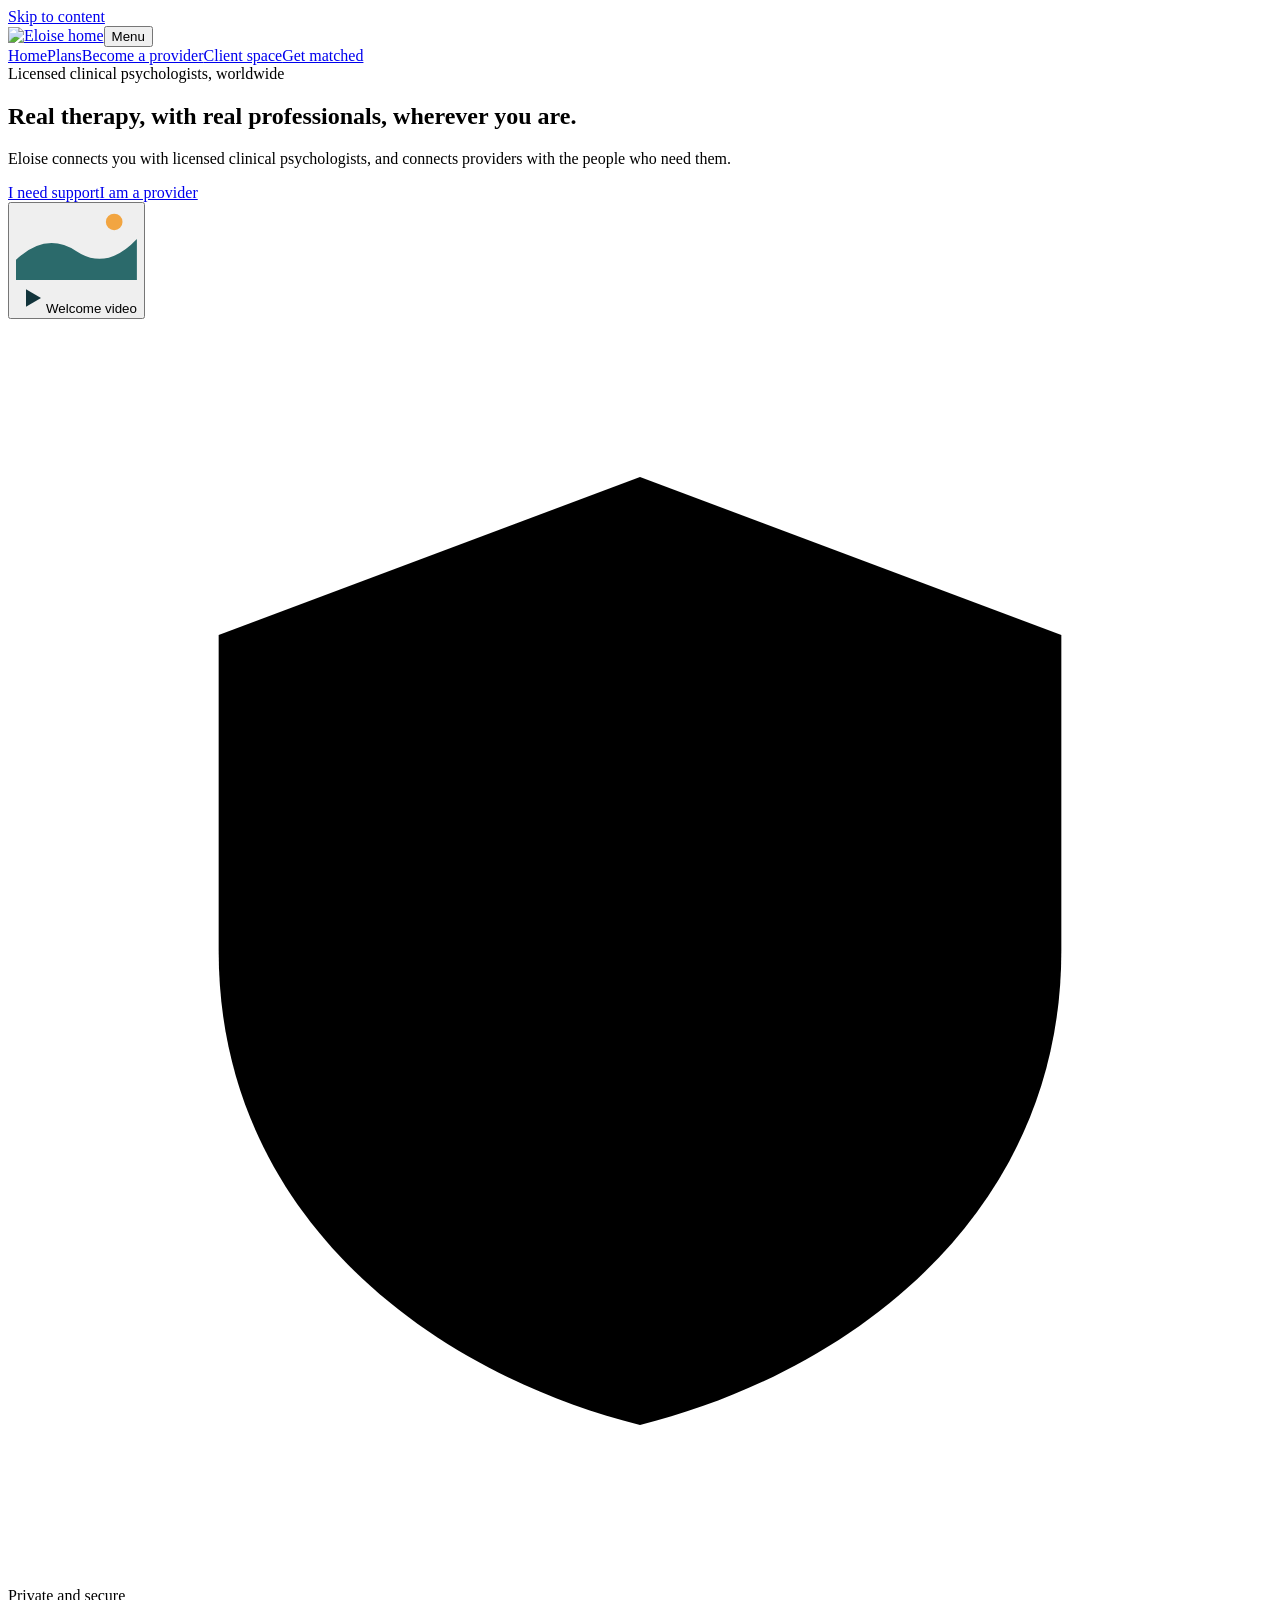
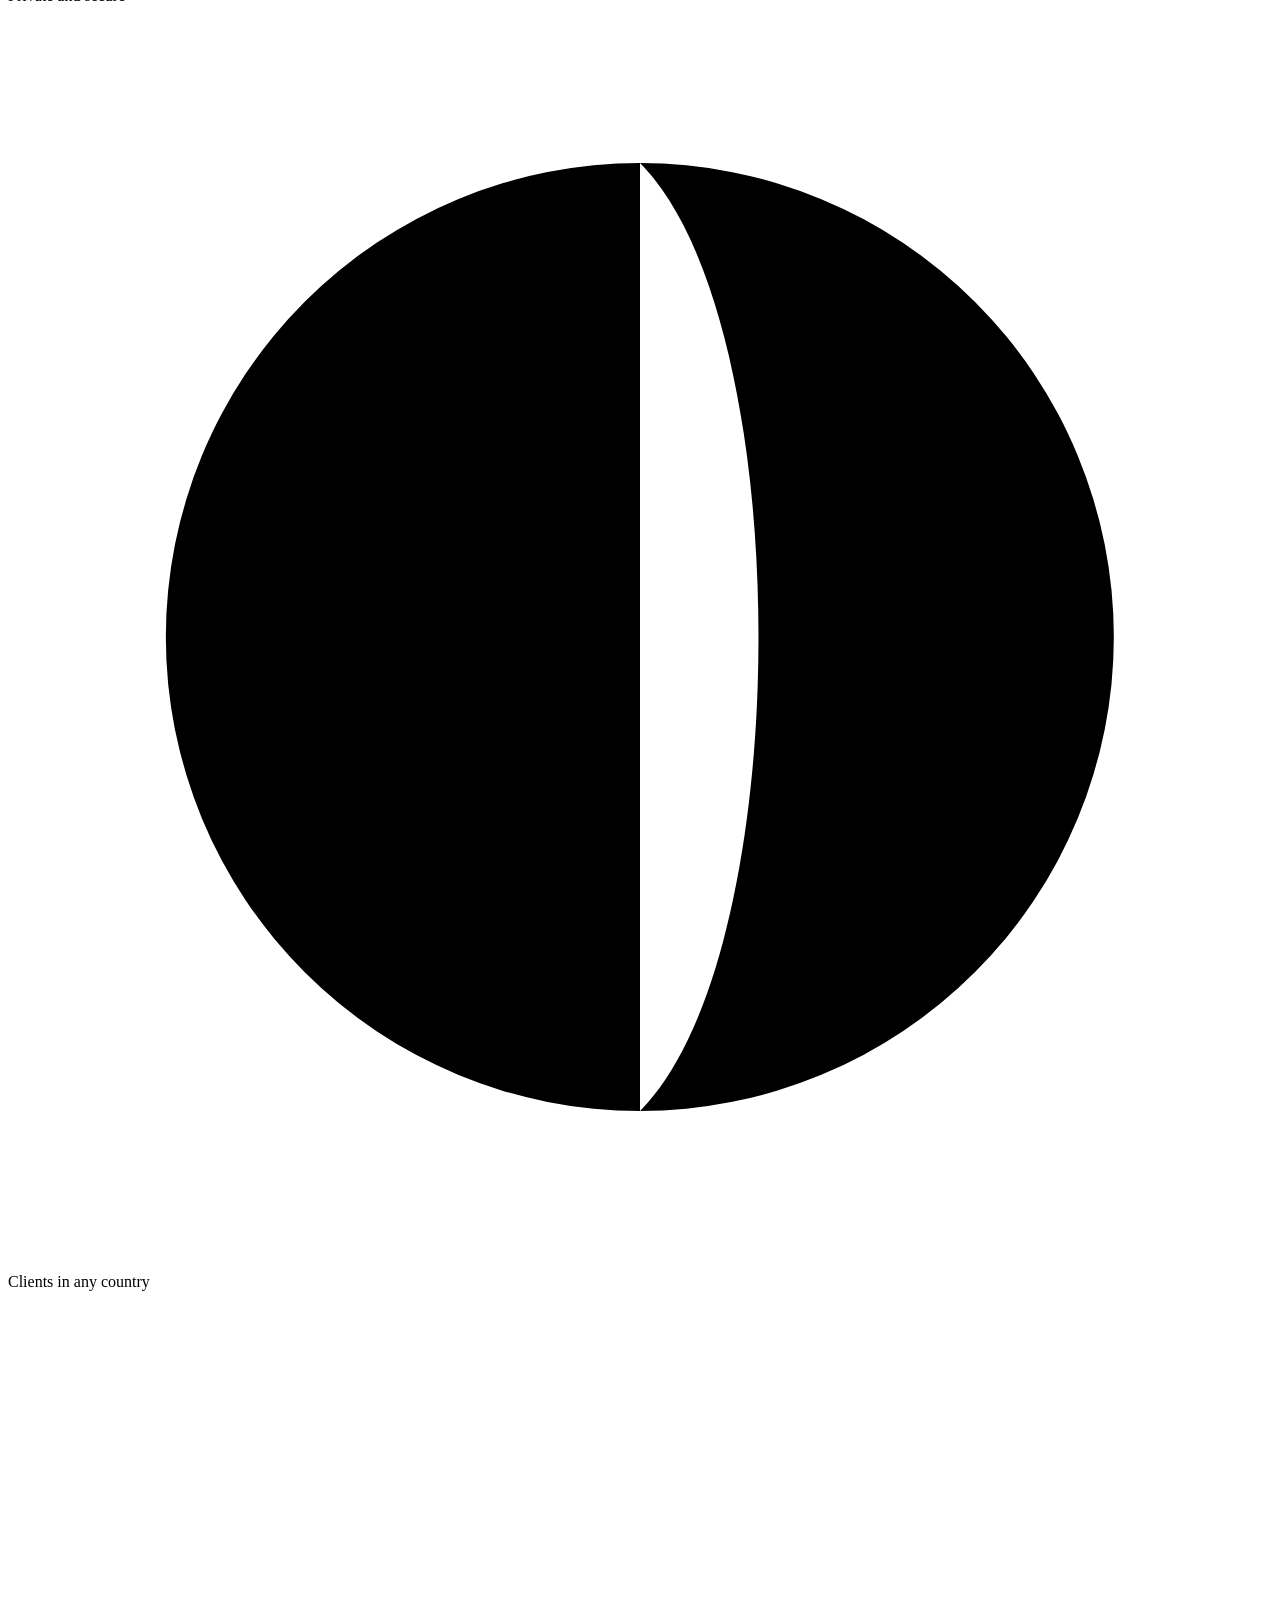
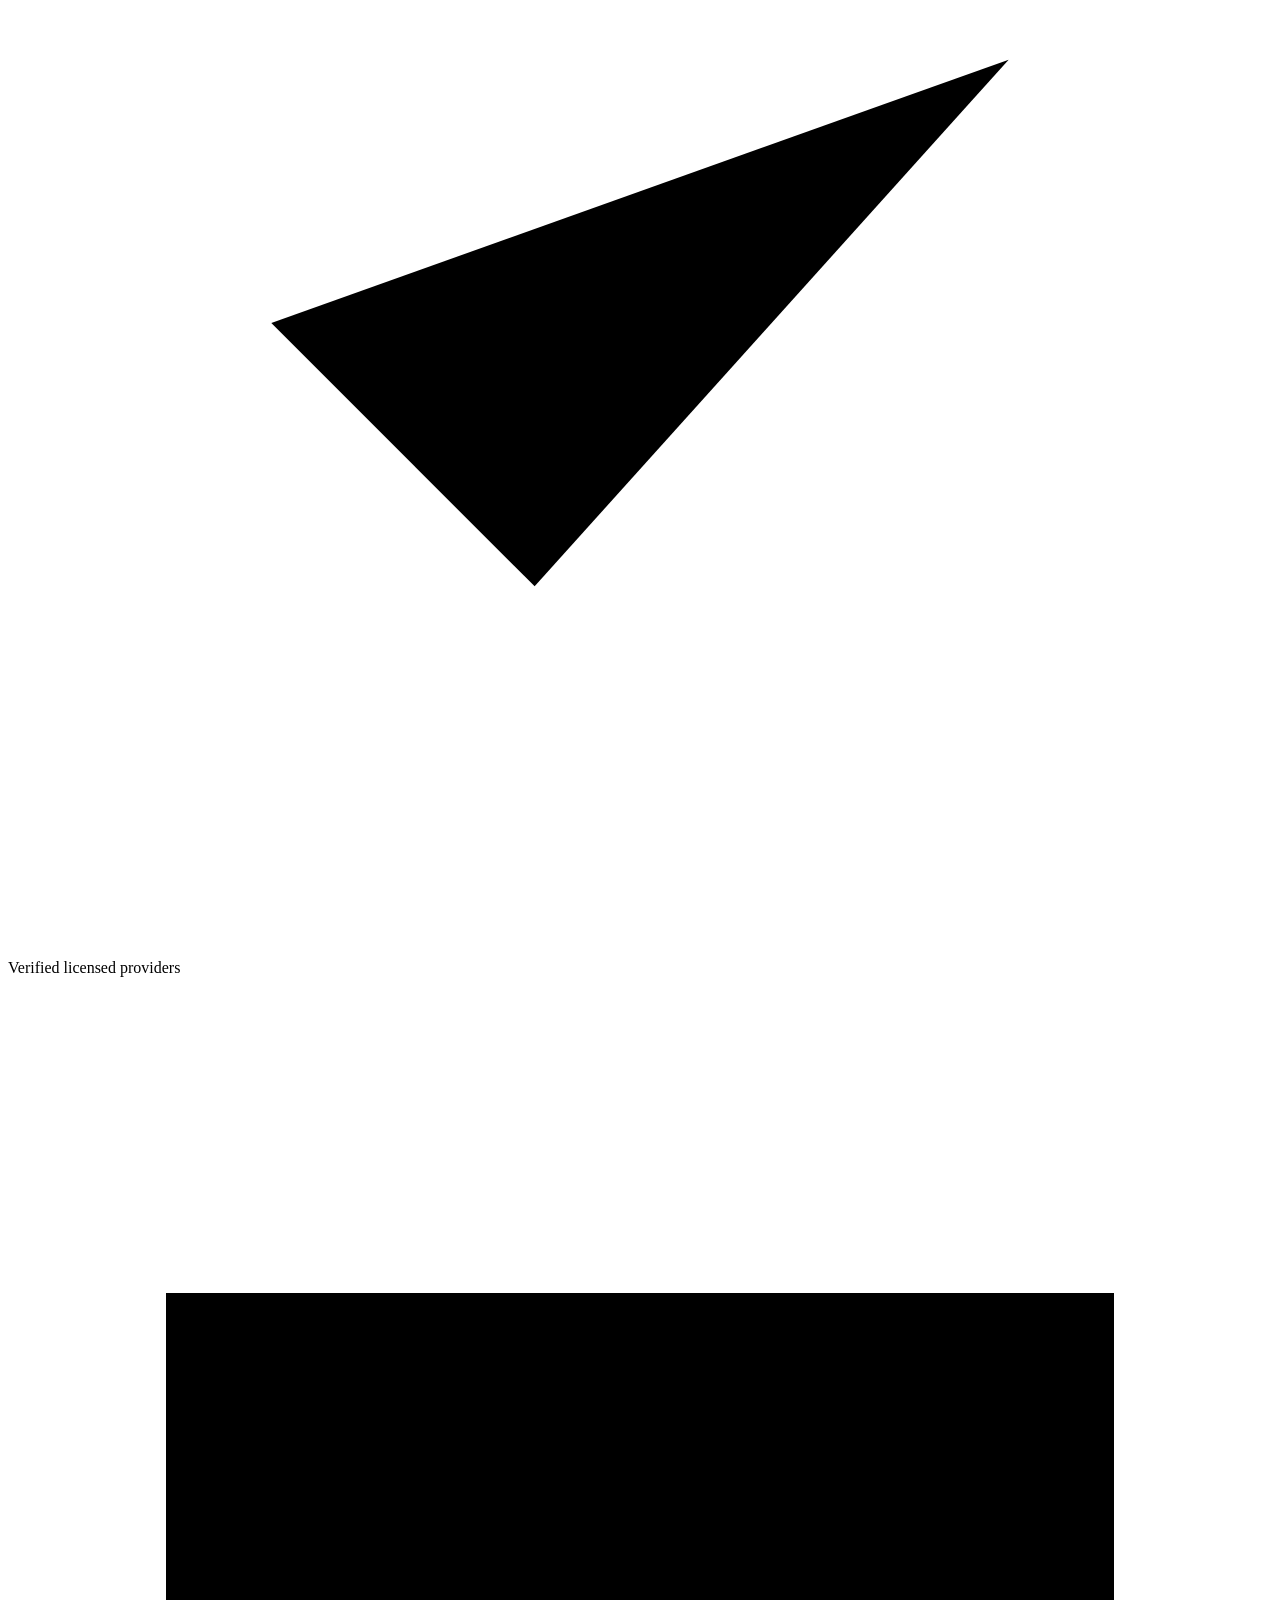
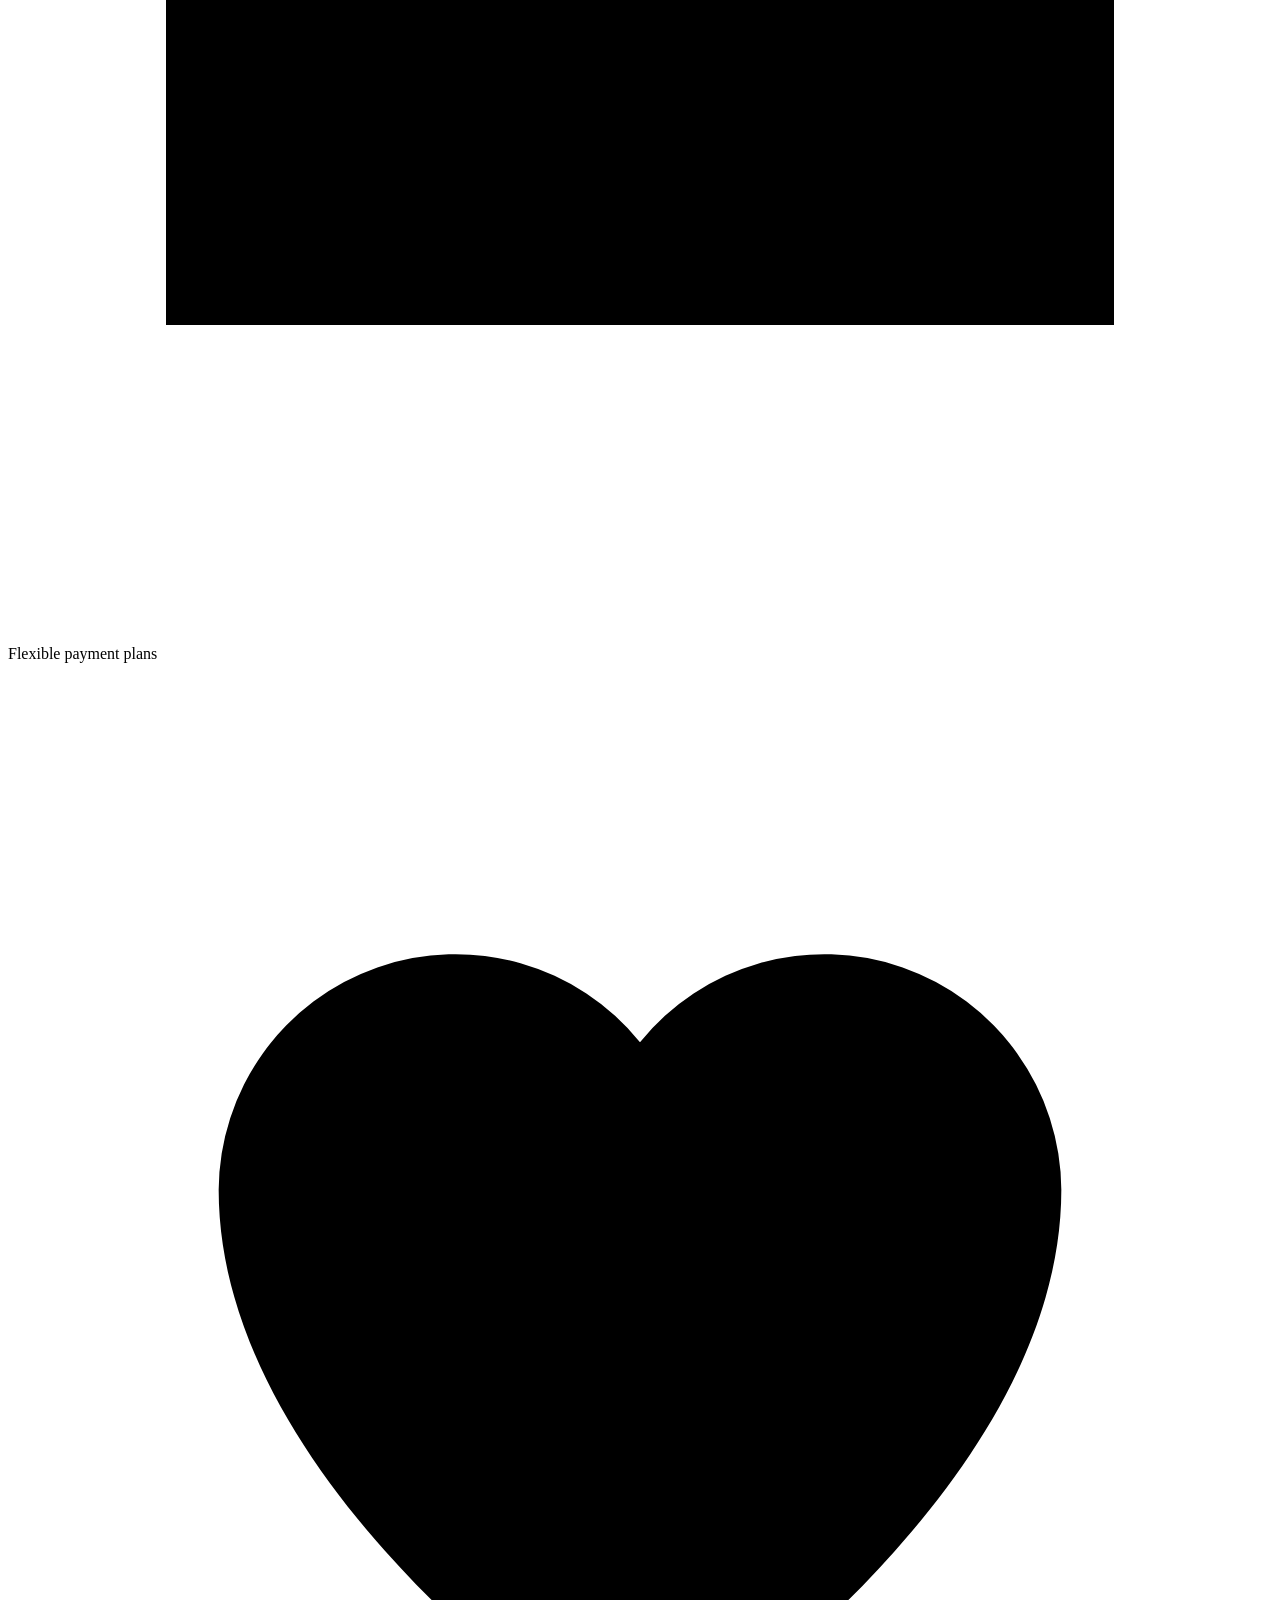
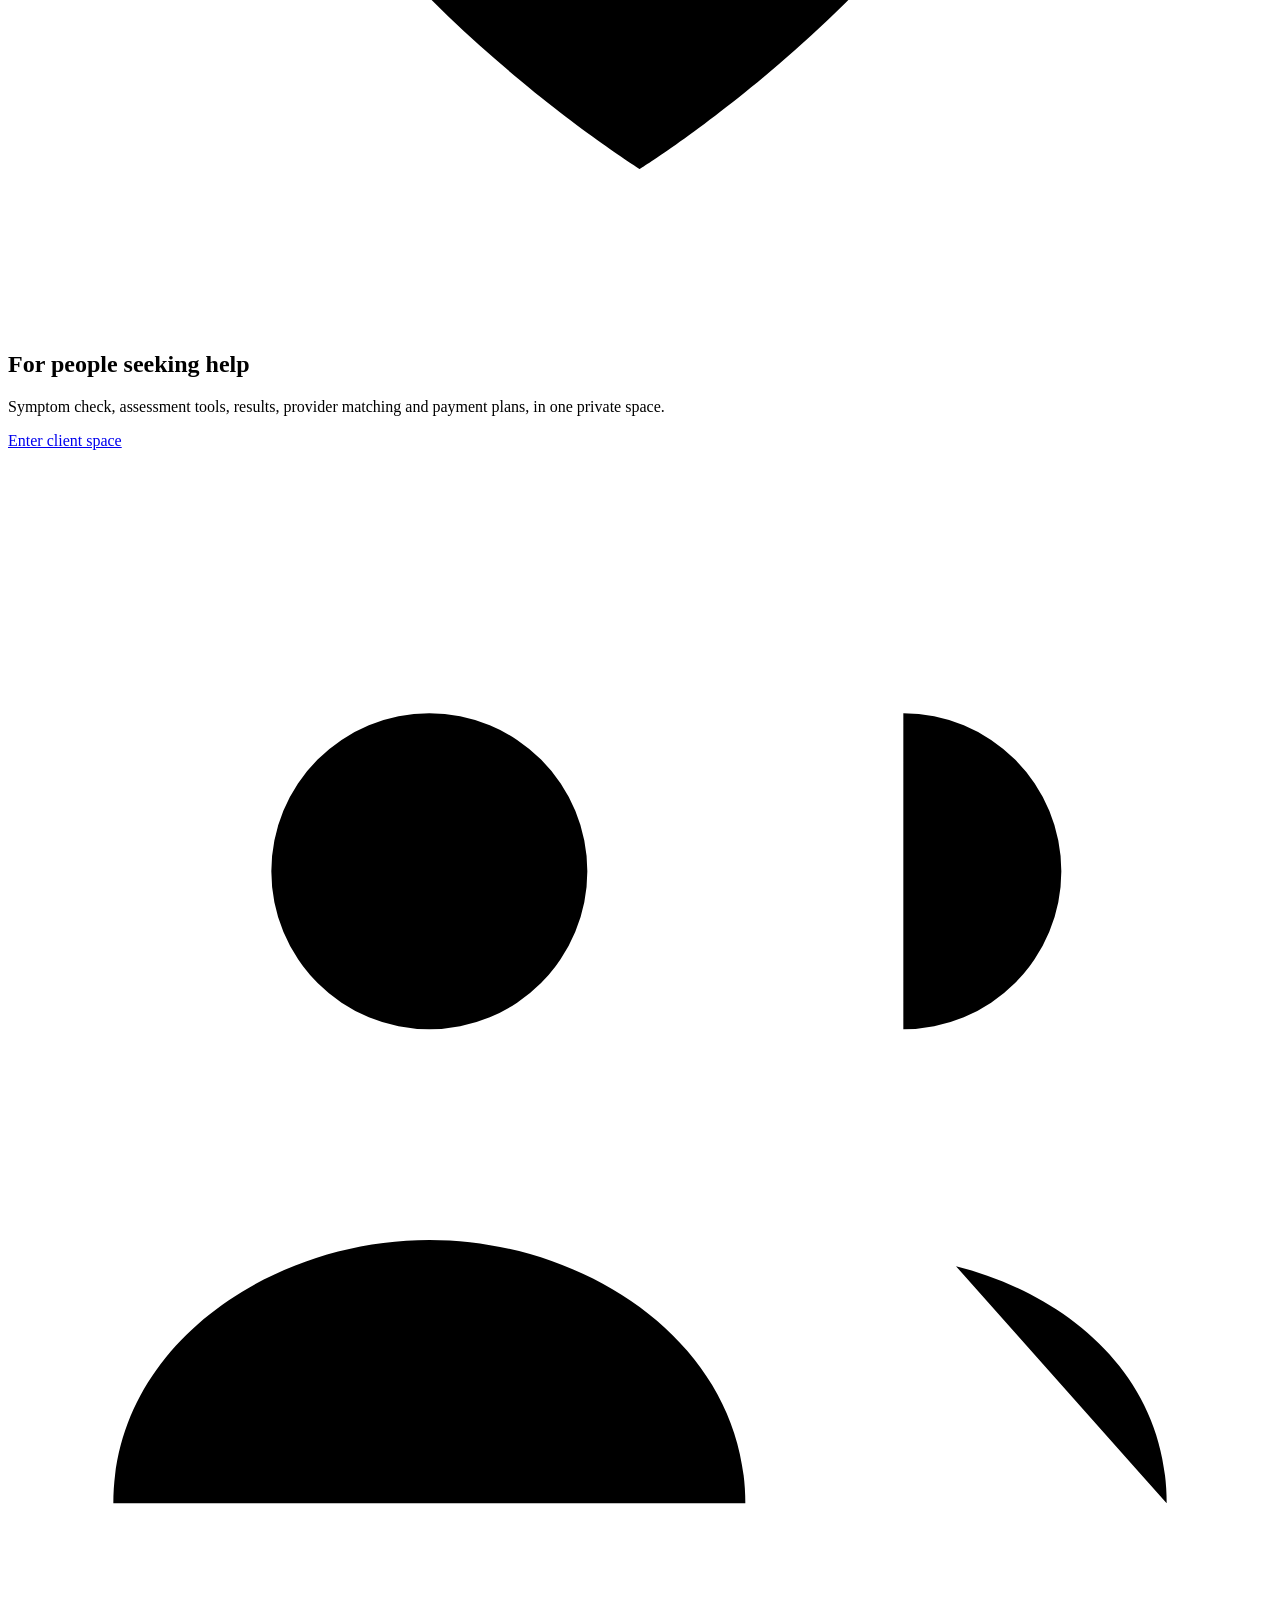
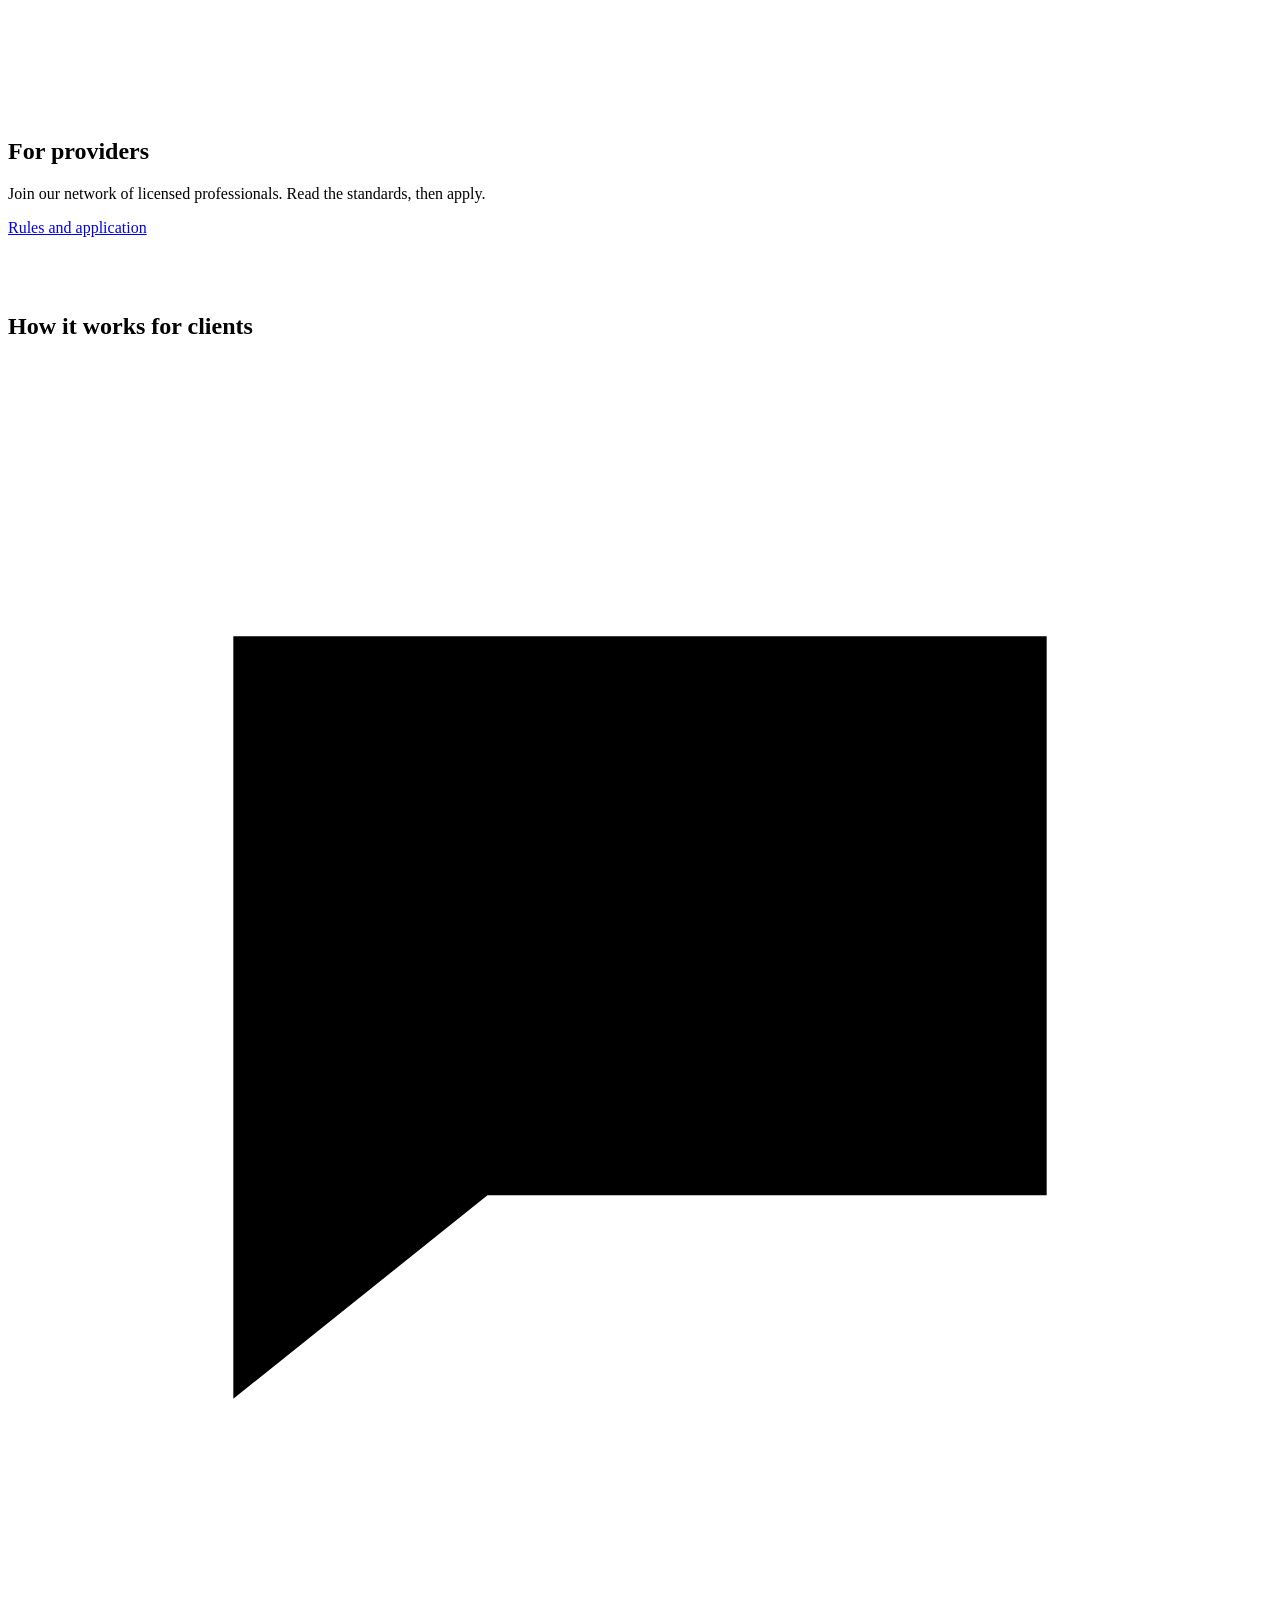
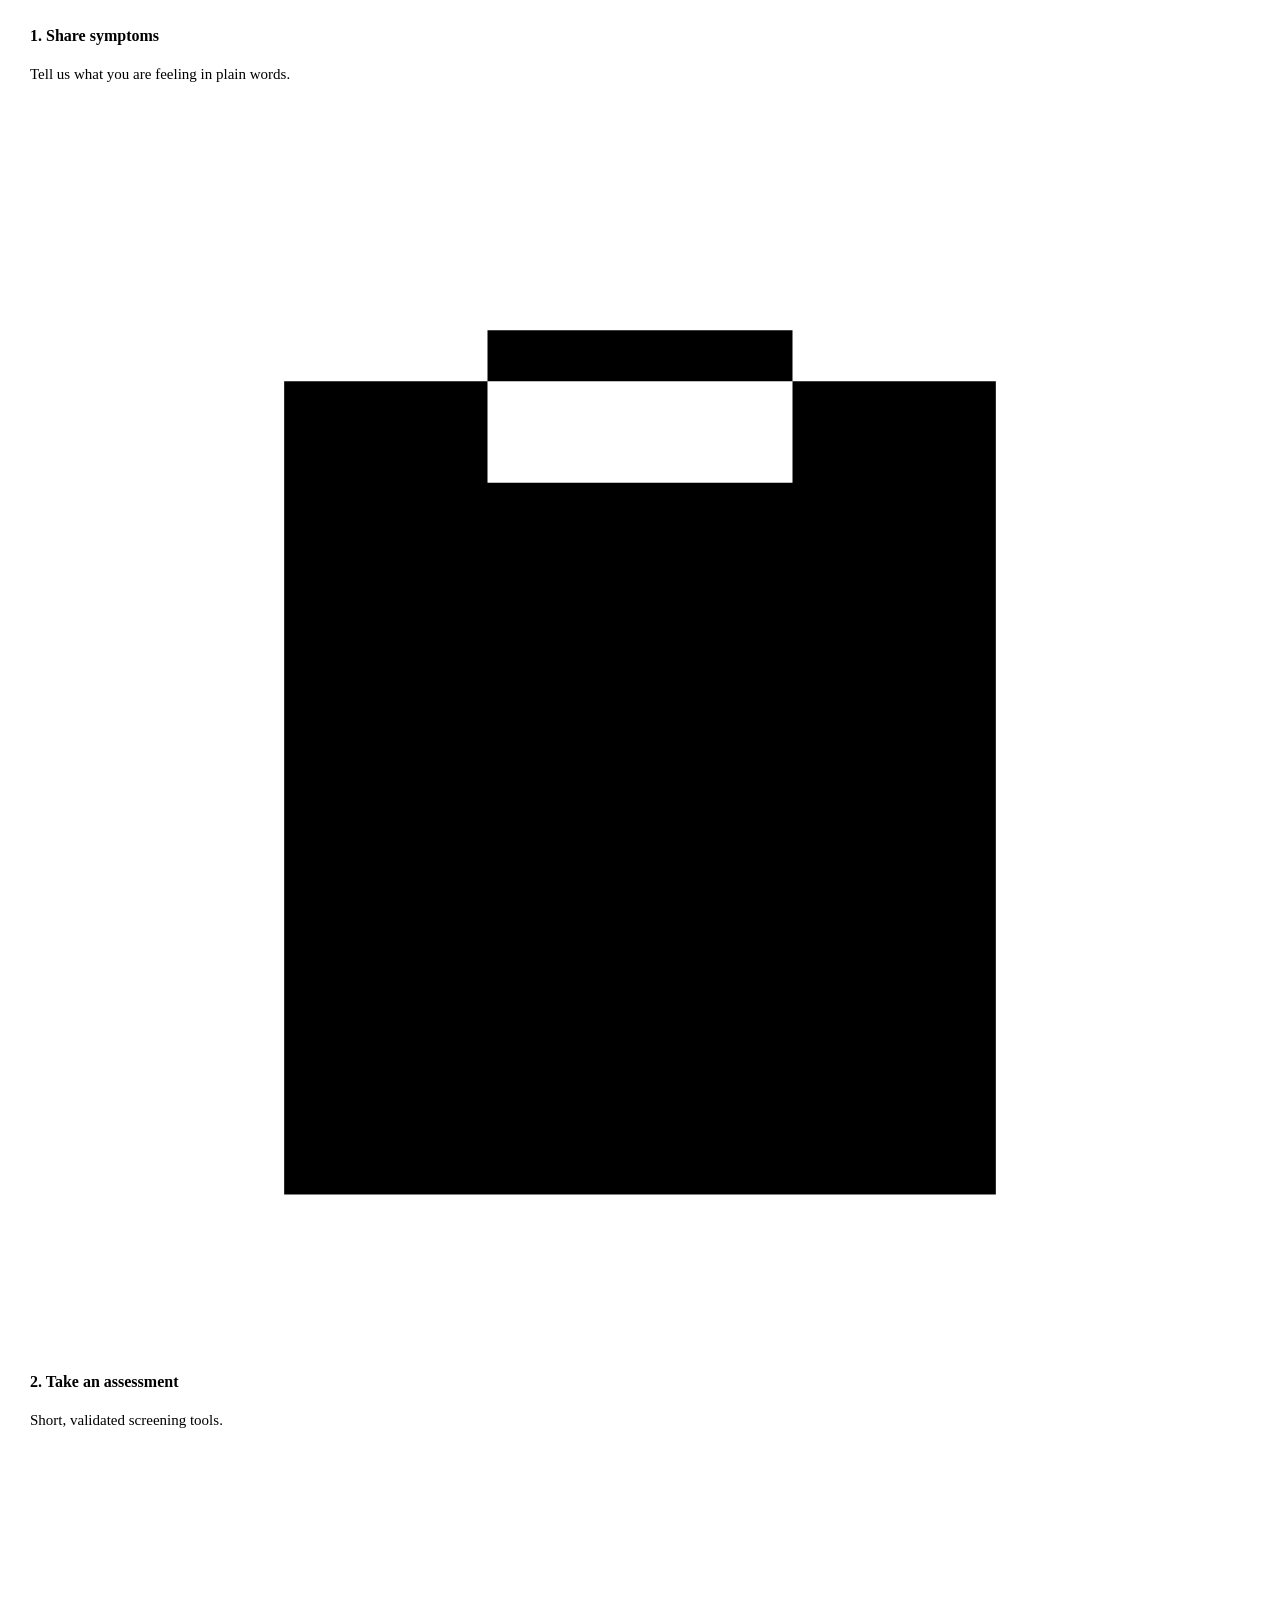
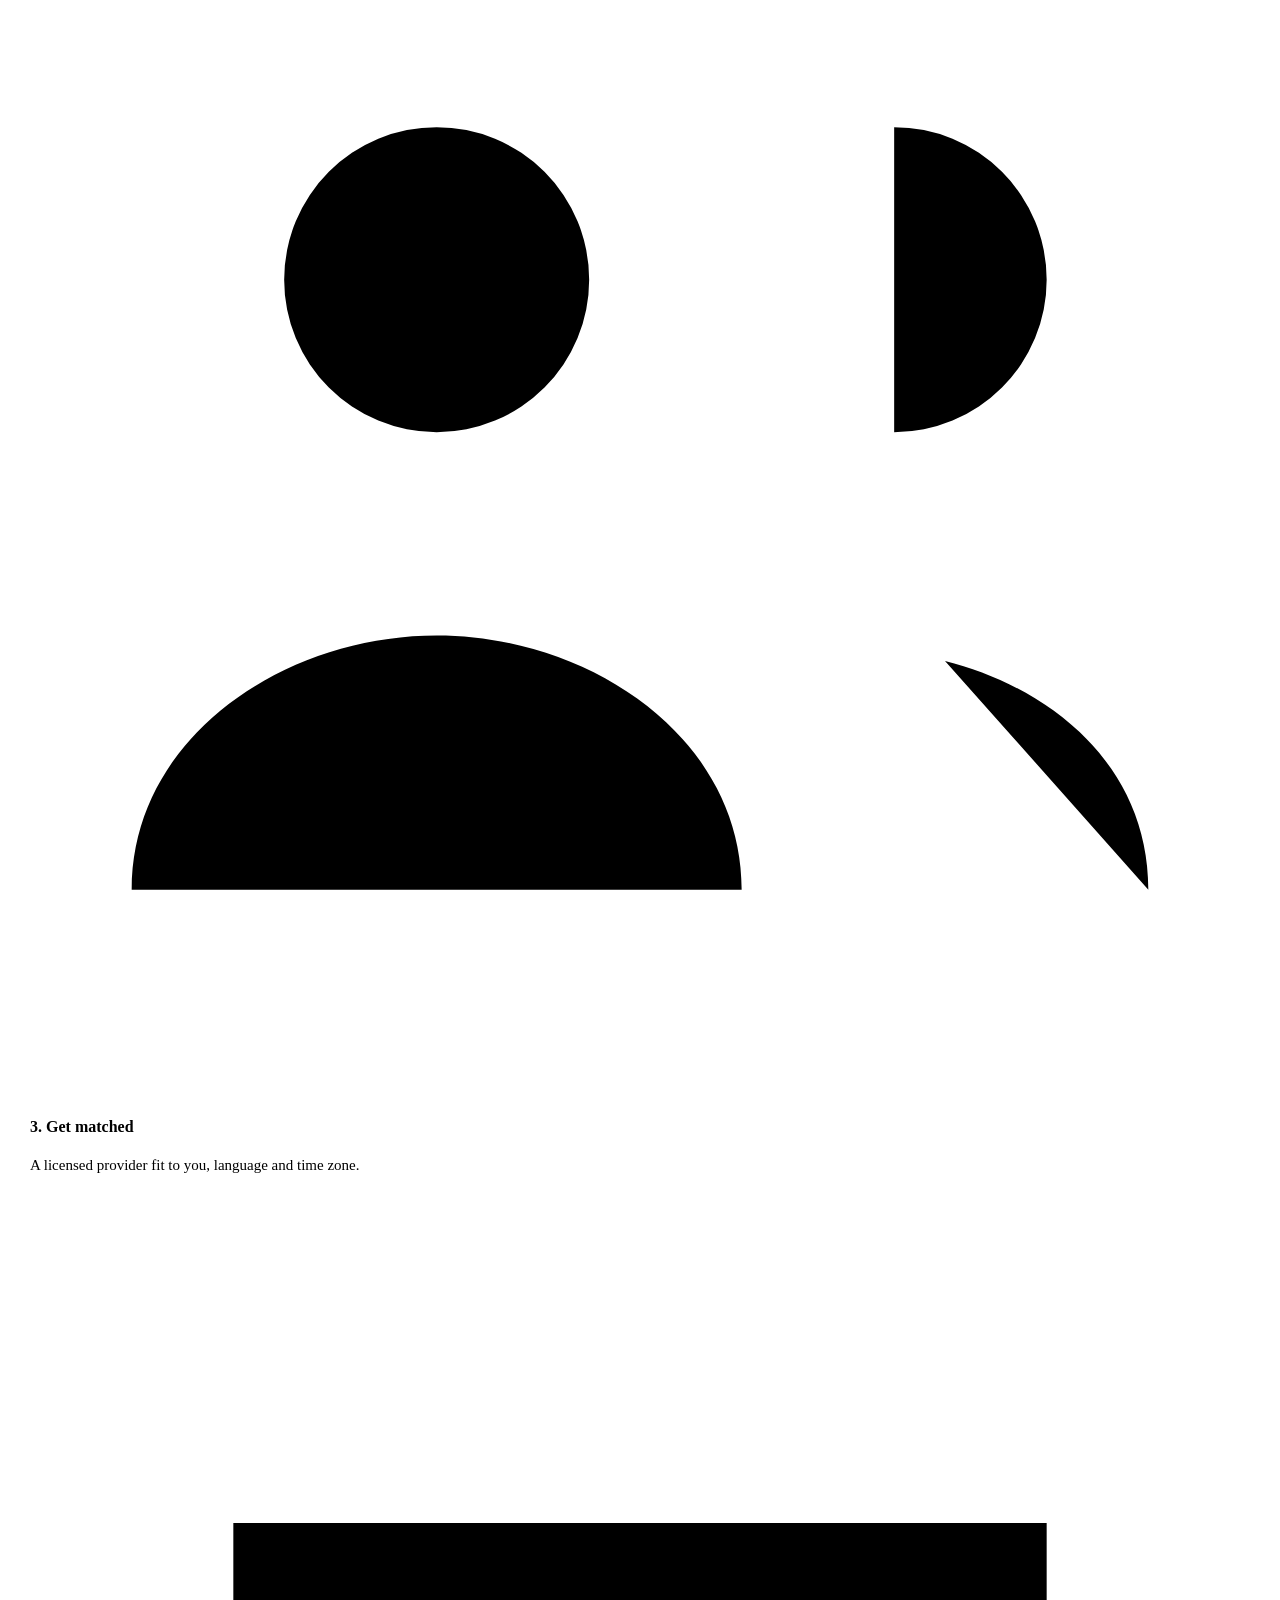
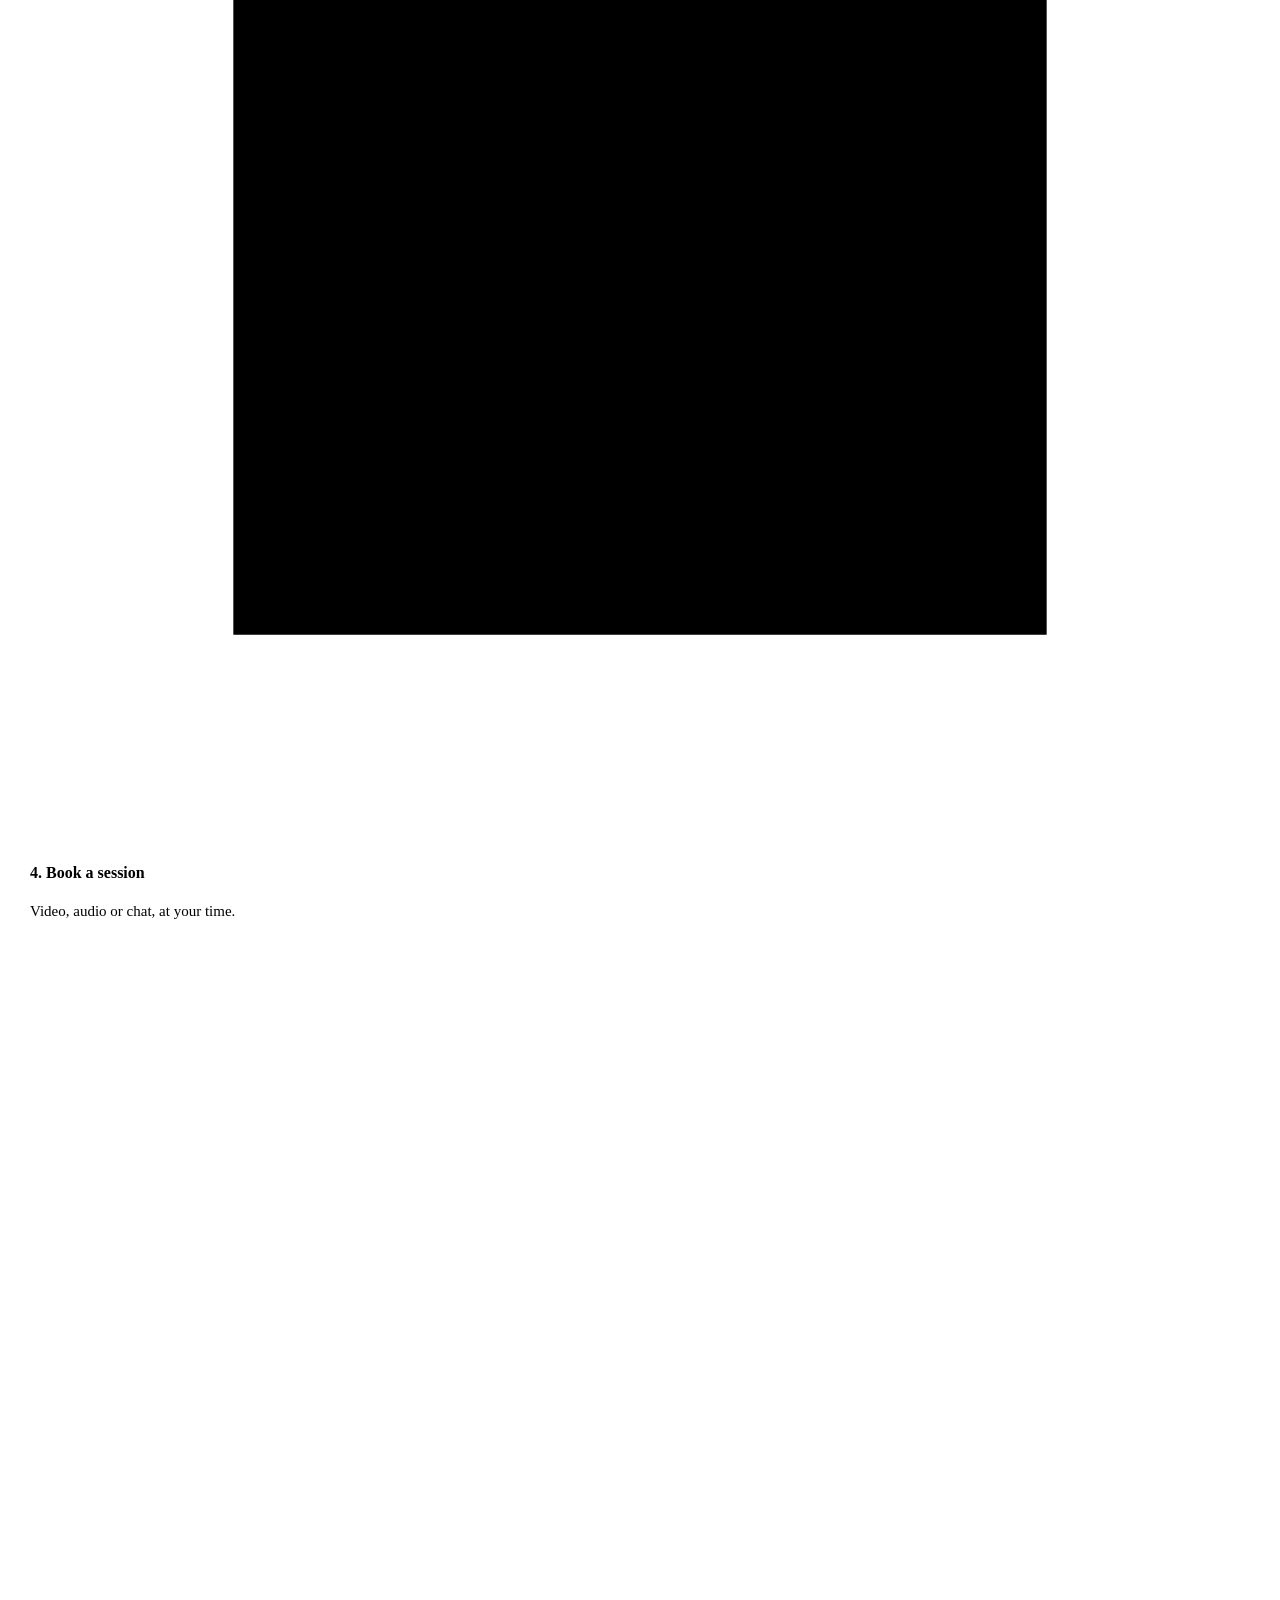
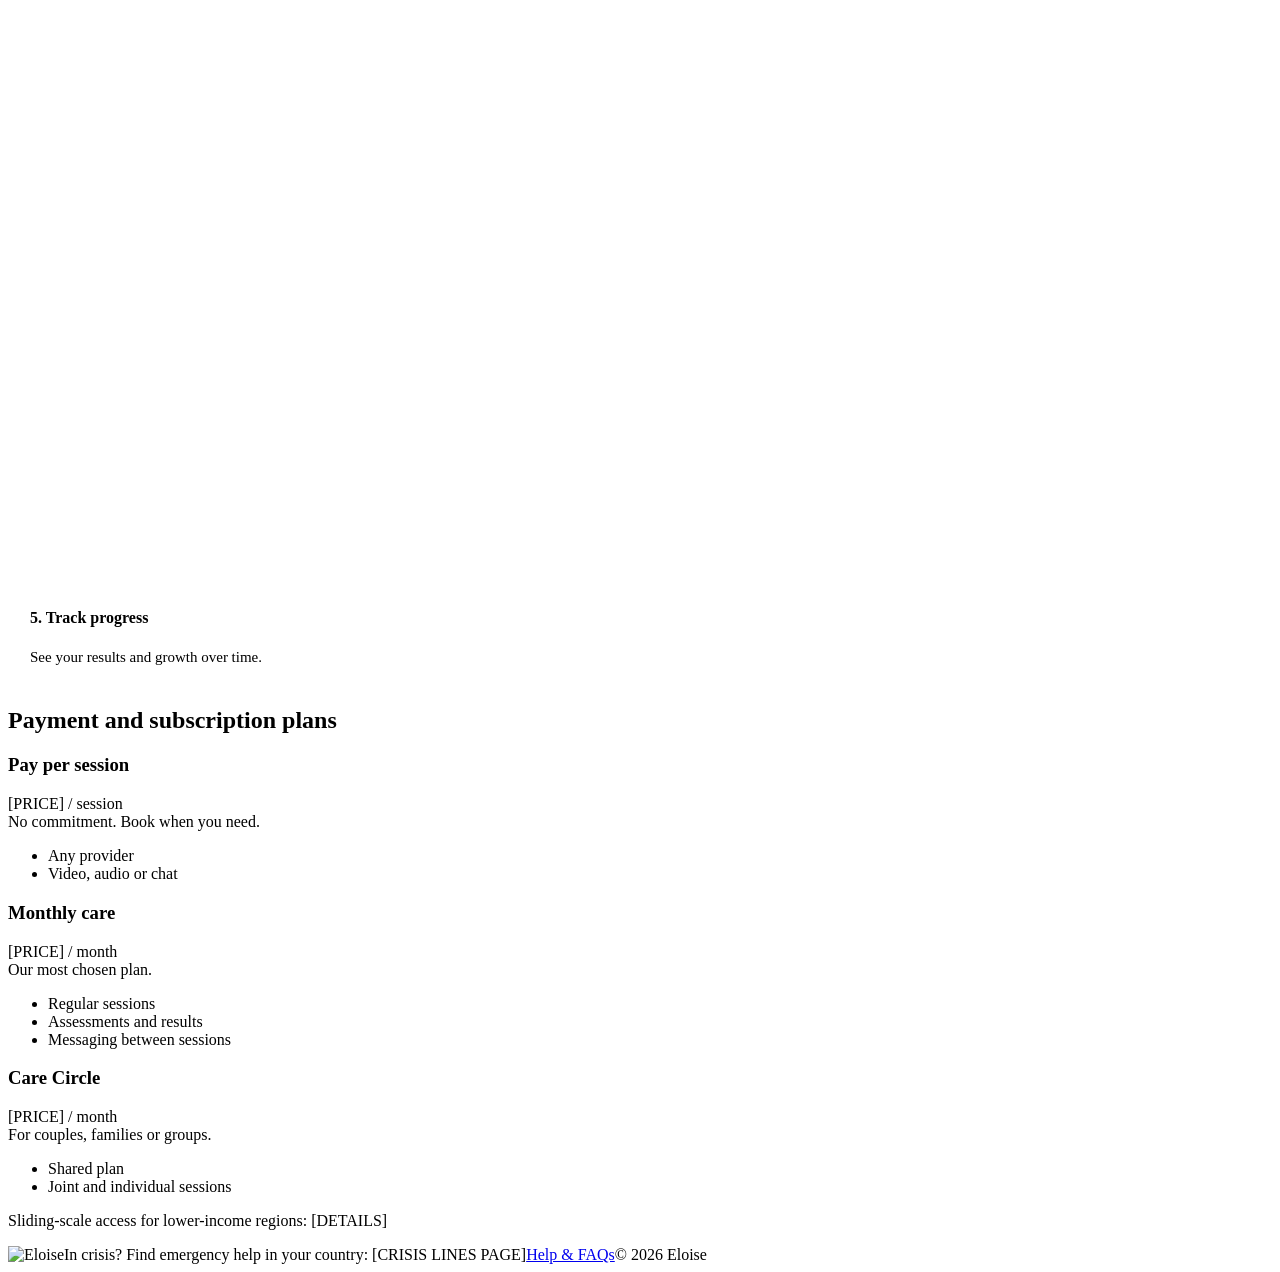
==== index.html @ c10bd22a "modified:   index.html" ====
<!DOCTYPE html><html lang="en"><head><meta charset="utf-8"><meta name="viewport" content="width=device-width,initial-scale=1"><title>Eloise | Therapy, wherever you are</title><meta name="description" content="Eloise connects people worldwide with licensed clinical psychologists, and connects providers with the people who need them."><link rel="icon" href="assets/img/favicon.svg" type="image/svg+xml"><link rel="preconnect" href="https://fonts.googleapis.com"><link rel="preconnect" href="https://fonts.gstatic.com" crossorigin><link href="https://fonts.googleapis.com/css2?family=Outfit:wght@500;700&family=Nunito+Sans:wght@400;700&display=swap" rel="stylesheet"><link rel="stylesheet" href="assets/css/styles.css"></head><body><a class="skip" href="#main">Skip to content</a><header class="site-header"><div class="container"><a class="brand" href="index.html"><img src="assets/img/logo.svg" alt="Eloise home"></a><button class="menu-btn" aria-expanded="false" aria-controls="nav">Menu</button><nav class="nav" id="nav" aria-label="Main"><a href="index.html" aria-current="page">Home</a><a href="index.html#plans">Plans</a><a href="provider.html">Become a provider</a><a href="client.html">Client space</a><a class="btn btn-primary btn-sm" href="client.html">Get matched</a></nav></div></header><main id="main"><div class="container"><section class="hero"><div><span class="badge">Licensed clinical psychologists, worldwide</span><h1>Real therapy, with real professionals, wherever you are.</h1><p class="lead">Eloise connects you with licensed clinical psychologists, and connects providers with the people who need them.</p><div class="actions"><a class="btn btn-amber" href="client.html">I need support</a><a class="btn btn-outline" href="provider.html">I am a provider</a></div></div><button class="video-card" id="open-video" aria-label="Play welcome video"><svg class="bg" viewBox="0 0 640 400" preserveAspectRatio="none" aria-hidden="true"><path d="M0 290Q160 140 320 245T640 180V400H0z" fill="#2B6A6B"/><circle cx="520" cy="90" r="44" fill="#F2A541"/></svg><span class="play"><svg width="30" height="30" viewBox="0 0 24 24" aria-hidden="true"><path d="M8 5l12 7-12 7z" fill="#12343B"/></svg></span><span class="cap">Welcome video</span></button></section><div class="trust"><span><span class="ic"><svg viewBox="0 0 24 24" aria-hidden="true"><path d="M12 3l8 3v6c0 5-4 8-8 9-4-1-8-4-8-9V6z"/></svg></span>Private and secure</span><span><span class="ic"><svg viewBox="0 0 24 24" aria-hidden="true"><path d="M12 3a9 9 0 1 0 0 18 9 9 0 0 0 0-18zM3 12h18M12 3c3 3 3 15 0 18M12 3c-3 3-3 15 0 18"/></svg></span>Clients in any country</span><span><span class="ic"><svg viewBox="0 0 24 24" aria-hidden="true"><path d="M5 12l5 5 9-10"/></svg></span>Verified licensed providers</span><span><span class="ic"><svg viewBox="0 0 24 24" aria-hidden="true"><path d="M3 6h18v12H3zM3 10h18"/></svg></span>Flexible payment plans</span></div><section class="grid g2" style="padding-bottom:56px"><div class="card dark"><span class="ic"><svg viewBox="0 0 24 24" aria-hidden="true"><path d="M12 21s-8-5-8-11a4.5 4.5 0 0 1 8-2.8A4.5 4.5 0 0 1 20 10c0 6-8 11-8 11z"/></svg></span><h2>For people seeking help</h2><p>Symptom check, assessment tools, results, provider matching and payment plans, in one private space.</p><a class="btn btn-amber" href="client.html">Enter client space</a></div><div class="card"><span class="ic"><svg viewBox="0 0 24 24" aria-hidden="true"><path d="M8 11a3 3 0 1 0 0-6 3 3 0 0 0 0 6zM2 20c0-3 3-5 6-5s6 2 6 5M17 11a3 3 0 1 0 0-6M22 20c0-2.5-2-4-4-4.5"/></svg></span><h2>For providers</h2><p class="mut">Join our network of licensed professionals. Read the standards, then apply.</p><a class="btn btn-primary" href="provider.html">Rules and application</a></div></section><section class="section" style="padding-top:0"><h2>How it works for clients</h2><div class="grid g5" style="margin-top:20px"><div class="card" style="padding:22px"><span class="ic"><svg viewBox="0 0 24 24" aria-hidden="true"><path d="M4 5h16v11H9l-5 4z"/></svg></span><h4>1. Share symptoms</h4><p class="mut" style="margin:0;font-size:15px">Tell us what you are feeling in plain words.</p></div><div class="card" style="padding:22px"><span class="ic"><svg viewBox="0 0 24 24" aria-hidden="true"><path d="M9 4h6v3H9zM7 5H5v16h14V5h-2M9 12h6M9 16h6"/></svg></span><h4>2. Take an assessment</h4><p class="mut" style="margin:0;font-size:15px">Short, validated screening tools.</p></div><div class="card" style="padding:22px"><span class="ic"><svg viewBox="0 0 24 24" aria-hidden="true"><path d="M8 11a3 3 0 1 0 0-6 3 3 0 0 0 0 6zM2 20c0-3 3-5 6-5s6 2 6 5M17 11a3 3 0 1 0 0-6M22 20c0-2.5-2-4-4-4.5"/></svg></span><h4>3. Get matched</h4><p class="mut" style="margin:0;font-size:15px">A licensed provider fit to you, language and time zone.</p></div><div class="card" style="padding:22px"><span class="ic"><svg viewBox="0 0 24 24" aria-hidden="true"><path d="M4 6h16v14H4zM4 10h16M8 3v4M16 3v4"/></svg></span><h4>4. Book a session</h4><p class="mut" style="margin:0;font-size:15px">Video, audio or chat, at your time.</p></div><div class="card" style="padding:22px"><span class="ic"><svg viewBox="0 0 24 24" aria-hidden="true"><path d="M4 20V10M10 20V4M16 20v-8M22 20H2"/></svg></span><h4>5. Track progress</h4><p class="mut" style="margin:0;font-size:15px">See your results and growth over time.</p></div></div></section><section class="section" id="plans" style="padding-top:0"><h2>Payment and subscription plans</h2><div class="grid g3" style="margin-top:20px"><div class="card"><h3>Pay per session</h3><div class="price">[PRICE] / session</div><p class="mut" style="margin:0">No commitment. Book when you need.</p><ul class="plain"><li>Any provider</li><li>Video, audio or chat</li></ul></div><div class="card featured"><h3>Monthly care</h3><div class="price">[PRICE] / month</div><p class="mut" style="margin:0">Our most chosen plan.</p><ul class="plain"><li>Regular sessions</li><li>Assessments and results</li><li>Messaging between sessions</li></ul></div><div class="card"><h3>Care Circle</h3><div class="price">[PRICE] / month</div><p class="mut" style="margin:0">For couples, families or groups.</p><ul class="plain"><li>Shared plan</li><li>Joint and individual sessions</li></ul></div></div><p class="mut" style="margin-top:16px">Sliding-scale access for lower-income regions: [DETAILS]</p></section></div></main><dialog id="video-dialog" aria-label="Welcome video"><div class="inner"><video controls preload="none" poster="" aria-label="Eloise welcome video"><!-- Add your video: <source src="assets/video/welcome.mp4" type="video/mp4"> --></video><p class="mut" style="margin-top:12px">Add your welcome video file at assets/video/welcome.mp4 and uncomment the source line in index.html.</p><button class="btn btn-primary btn-sm close">Close</button></div></dialog><footer class="site-footer"><div class="container"><img src="assets/img/logo-light.svg" alt="Eloise"><span>In crisis? Find emergency help in your country: [CRISIS LINES PAGE]</span><span><a href="help.html">Help & FAQs</a></span><span>&copy; <span id="year">2026</span> Eloise</span></div></footer><script src="assets/js/main.js"></script></body></html>
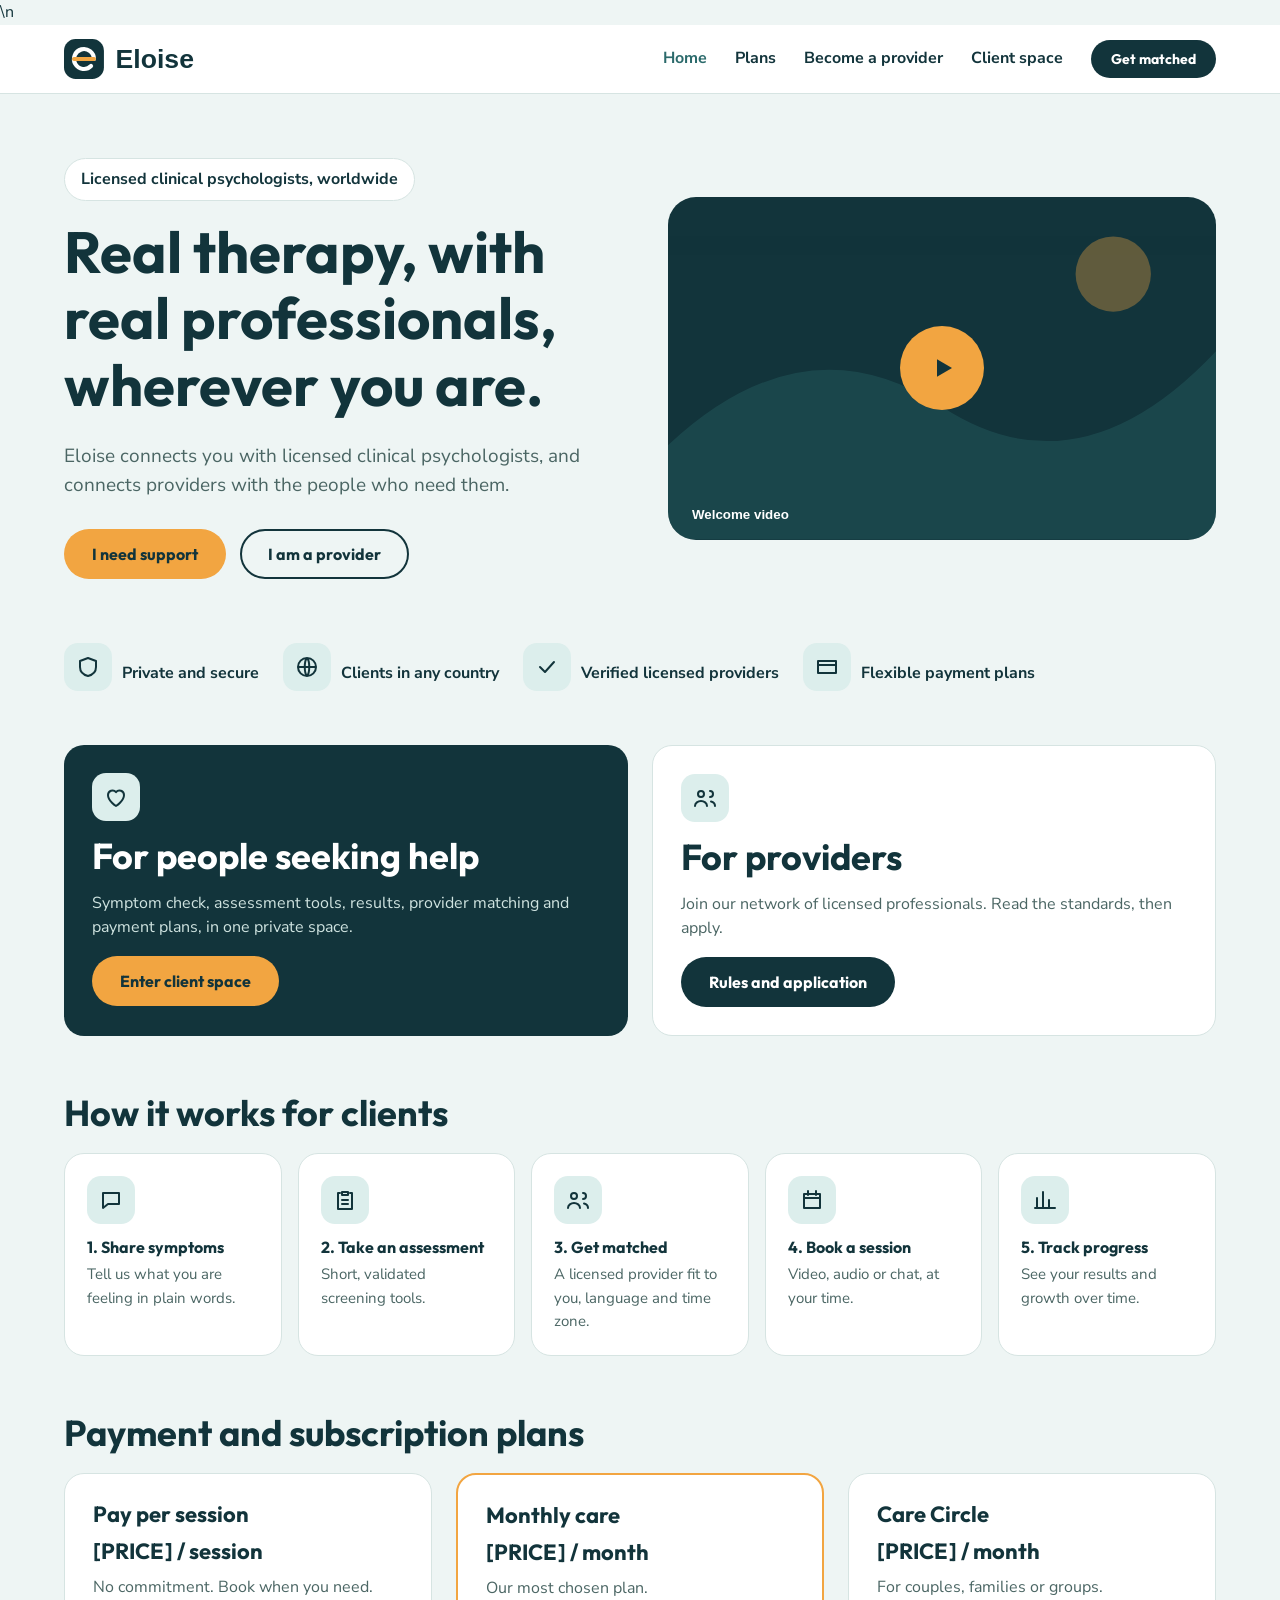
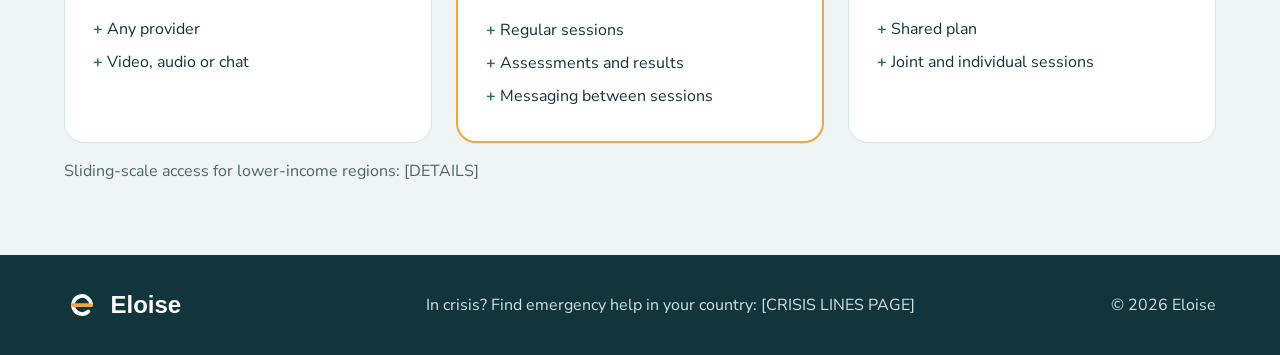
==== commit 9def2257: "Publish Eloise static prototype" ====
--- a/index.html
+++ b/index.html
@@ -1 +1 @@
-<!DOCTYPE html><html lang="en"><head><meta charset="utf-8"><meta name="viewport" content="width=device-width,initial-scale=1"><title>Eloise | Therapy, wherever you are</title><meta name="description" content="Eloise connects people worldwide with licensed clinical psychologists, and connects providers with the people who need them."><link rel="icon" href="assets/img/favicon.svg" type="image/svg+xml"><link rel="preconnect" href="https://fonts.googleapis.com"><link rel="preconnect" href="https://fonts.gstatic.com" crossorigin><link href="https://fonts.googleapis.com/css2?family=Outfit:wght@500;700&family=Nunito+Sans:wght@400;700&display=swap" rel="stylesheet"><link rel="stylesheet" href="assets/css/styles.css"></head><body><a class="skip" href="#main">Skip to content</a><header class="site-header"><div class="container"><a class="brand" href="index.html"><img src="assets/img/logo.svg" alt="Eloise home"></a><button class="menu-btn" aria-expanded="false" aria-controls="nav">Menu</button><nav class="nav" id="nav" aria-label="Main"><a href="index.html" aria-current="page">Home</a><a href="index.html#plans">Plans</a><a href="provider.html">Become a provider</a><a href="client.html">Client space</a><a class="btn btn-primary btn-sm" href="client.html">Get matched</a></nav></div></header><main id="main"><div class="container"><section class="hero"><div><span class="badge">Licensed clinical psychologists, worldwide</span><h1>Real therapy, with real professionals, wherever you are.</h1><p class="lead">Eloise connects you with licensed clinical psychologists, and connects providers with the people who need them.</p><div class="actions"><a class="btn btn-amber" href="client.html">I need support</a><a class="btn btn-outline" href="provider.html">I am a provider</a></div></div><button class="video-card" id="open-video" aria-label="Play welcome video"><svg class="bg" viewBox="0 0 640 400" preserveAspectRatio="none" aria-hidden="true"><path d="M0 290Q160 140 320 245T640 180V400H0z" fill="#2B6A6B"/><circle cx="520" cy="90" r="44" fill="#F2A541"/></svg><span class="play"><svg width="30" height="30" viewBox="0 0 24 24" aria-hidden="true"><path d="M8 5l12 7-12 7z" fill="#12343B"/></svg></span><span class="cap">Welcome video</span></button></section><div class="trust"><span><span class="ic"><svg viewBox="0 0 24 24" aria-hidden="true"><path d="M12 3l8 3v6c0 5-4 8-8 9-4-1-8-4-8-9V6z"/></svg></span>Private and secure</span><span><span class="ic"><svg viewBox="0 0 24 24" aria-hidden="true"><path d="M12 3a9 9 0 1 0 0 18 9 9 0 0 0 0-18zM3 12h18M12 3c3 3 3 15 0 18M12 3c-3 3-3 15 0 18"/></svg></span>Clients in any country</span><span><span class="ic"><svg viewBox="0 0 24 24" aria-hidden="true"><path d="M5 12l5 5 9-10"/></svg></span>Verified licensed providers</span><span><span class="ic"><svg viewBox="0 0 24 24" aria-hidden="true"><path d="M3 6h18v12H3zM3 10h18"/></svg></span>Flexible payment plans</span></div><section class="grid g2" style="padding-bottom:56px"><div class="card dark"><span class="ic"><svg viewBox="0 0 24 24" aria-hidden="true"><path d="M12 21s-8-5-8-11a4.5 4.5 0 0 1 8-2.8A4.5 4.5 0 0 1 20 10c0 6-8 11-8 11z"/></svg></span><h2>For people seeking help</h2><p>Symptom check, assessment tools, results, provider matching and payment plans, in one private space.</p><a class="btn btn-amber" href="client.html">Enter client space</a></div><div class="card"><span class="ic"><svg viewBox="0 0 24 24" aria-hidden="true"><path d="M8 11a3 3 0 1 0 0-6 3 3 0 0 0 0 6zM2 20c0-3 3-5 6-5s6 2 6 5M17 11a3 3 0 1 0 0-6M22 20c0-2.5-2-4-4-4.5"/></svg></span><h2>For providers</h2><p class="mut">Join our network of licensed professionals. Read the standards, then apply.</p><a class="btn btn-primary" href="provider.html">Rules and application</a></div></section><section class="section" style="padding-top:0"><h2>How it works for clients</h2><div class="grid g5" style="margin-top:20px"><div class="card" style="padding:22px"><span class="ic"><svg viewBox="0 0 24 24" aria-hidden="true"><path d="M4 5h16v11H9l-5 4z"/></svg></span><h4>1. Share symptoms</h4><p class="mut" style="margin:0;font-size:15px">Tell us what you are feeling in plain words.</p></div><div class="card" style="padding:22px"><span class="ic"><svg viewBox="0 0 24 24" aria-hidden="true"><path d="M9 4h6v3H9zM7 5H5v16h14V5h-2M9 12h6M9 16h6"/></svg></span><h4>2. Take an assessment</h4><p class="mut" style="margin:0;font-size:15px">Short, validated screening tools.</p></div><div class="card" style="padding:22px"><span class="ic"><svg viewBox="0 0 24 24" aria-hidden="true"><path d="M8 11a3 3 0 1 0 0-6 3 3 0 0 0 0 6zM2 20c0-3 3-5 6-5s6 2 6 5M17 11a3 3 0 1 0 0-6M22 20c0-2.5-2-4-4-4.5"/></svg></span><h4>3. Get matched</h4><p class="mut" style="margin:0;font-size:15px">A licensed provider fit to you, language and time zone.</p></div><div class="card" style="padding:22px"><span class="ic"><svg viewBox="0 0 24 24" aria-hidden="true"><path d="M4 6h16v14H4zM4 10h16M8 3v4M16 3v4"/></svg></span><h4>4. Book a session</h4><p class="mut" style="margin:0;font-size:15px">Video, audio or chat, at your time.</p></div><div class="card" style="padding:22px"><span class="ic"><svg viewBox="0 0 24 24" aria-hidden="true"><path d="M4 20V10M10 20V4M16 20v-8M22 20H2"/></svg></span><h4>5. Track progress</h4><p class="mut" style="margin:0;font-size:15px">See your results and growth over time.</p></div></div></section><section class="section" id="plans" style="padding-top:0"><h2>Payment and subscription plans</h2><div class="grid g3" style="margin-top:20px"><div class="card"><h3>Pay per session</h3><div class="price">[PRICE] / session</div><p class="mut" style="margin:0">No commitment. Book when you need.</p><ul class="plain"><li>Any provider</li><li>Video, audio or chat</li></ul></div><div class="card featured"><h3>Monthly care</h3><div class="price">[PRICE] / month</div><p class="mut" style="margin:0">Our most chosen plan.</p><ul class="plain"><li>Regular sessions</li><li>Assessments and results</li><li>Messaging between sessions</li></ul></div><div class="card"><h3>Care Circle</h3><div class="price">[PRICE] / month</div><p class="mut" style="margin:0">For couples, families or groups.</p><ul class="plain"><li>Shared plan</li><li>Joint and individual sessions</li></ul></div></div><p class="mut" style="margin-top:16px">Sliding-scale access for lower-income regions: [DETAILS]</p></section></div></main><dialog id="video-dialog" aria-label="Welcome video"><div class="inner"><video controls preload="none" poster="" aria-label="Eloise welcome video"><!-- Add your video: <source src="assets/video/welcome.mp4" type="video/mp4"> --></video><p class="mut" style="margin-top:12px">Add your welcome video file at assets/video/welcome.mp4 and uncomment the source line in index.html.</p><button class="btn btn-primary btn-sm close">Close</button></div></dialog><footer class="site-footer"><div class="container"><img src="assets/img/logo-light.svg" alt="Eloise"><span>In crisis? Find emergency help in your country: [CRISIS LINES PAGE]</span><span><a href="help.html">Help & FAQs</a></span><span>&copy; <span id="year">2026</span> Eloise</span></div></footer><script src="assets/js/main.js"></script></body></html>
+<!DOCTYPE html>\n<html lang="en"><head><meta charset="utf-8"><meta name="viewport" content="width=device-width,initial-scale=1"><title>Eloise | Therapy, wherever you are</title><meta name="description" content="Eloise connects people worldwide with licensed clinical psychologists, and connects providers with the people who need them."><link rel="icon" href="assets/img/favicon.svg" type="image/svg+xml"><link rel="preconnect" href="https://fonts.googleapis.com"><link rel="preconnect" href="https://fonts.gstatic.com" crossorigin><link href="https://fonts.googleapis.com/css2?family=Outfit:wght@500;700&family=Nunito+Sans:wght@400;700&display=swap" rel="stylesheet"><link rel="stylesheet" href="assets/css/styles.css"></head><body><a class="skip" href="#main">Skip to content</a><header class="site-header"><div class="container"><a class="brand" href="index.html"><img src="assets/img/logo.svg" alt="Eloise home"></a><button class="menu-btn" aria-expanded="false" aria-controls="nav">Menu</button><nav class="nav" id="nav" aria-label="Main"><a href="index.html" aria-current="page">Home</a><a href="index.html#plans">Plans</a><a href="provider.html">Become a provider</a><a href="client.html">Client space</a><a class="btn btn-primary btn-sm" href="client.html">Get matched</a></nav></div></header><main id="main"><div class="container"><section class="hero"><div><span class="badge">Licensed clinical psychologists, worldwide</span><h1>Real therapy, with real professionals, wherever you are.</h1><p class="lead">Eloise connects you with licensed clinical psychologists, and connects providers with the people who need them.</p><div class="actions"><a class="btn btn-amber" href="client.html">I need support</a><a class="btn btn-outline" href="provider.html">I am a provider</a></div></div><button class="video-card" id="open-video" aria-label="Play welcome video"><svg class="bg" viewBox="0 0 640 400" preserveAspectRatio="none" aria-hidden="true"><path d="M0 290Q160 140 320 245T640 180V400H0z" fill="#2B6A6B"/><circle cx="520" cy="90" r="44" fill="#F2A541"/></svg><span class="play"><svg width="30" height="30" viewBox="0 0 24 24" aria-hidden="true"><path d="M8 5l12 7-12 7z" fill="#12343B"/></svg></span><span class="cap">Welcome video</span></button></section><div class="trust"><span><span class="ic"><svg viewBox="0 0 24 24" aria-hidden="true"><path d="M12 3l8 3v6c0 5-4 8-8 9-4-1-8-4-8-9V6z"/></svg></span>Private and secure</span><span><span class="ic"><svg viewBox="0 0 24 24" aria-hidden="true"><path d="M12 3a9 9 0 1 0 0 18 9 9 0 0 0 0-18zM3 12h18M12 3c3 3 3 15 0 18M12 3c-3 3-3 15 0 18"/></svg></span>Clients in any country</span><span><span class="ic"><svg viewBox="0 0 24 24" aria-hidden="true"><path d="M5 12l5 5 9-10"/></svg></span>Verified licensed providers</span><span><span class="ic"><svg viewBox="0 0 24 24" aria-hidden="true"><path d="M3 6h18v12H3zM3 10h18"/></svg></span>Flexible payment plans</span></div><section class="grid g2" style="padding-bottom:56px"><div class="card dark"><span class="ic"><svg viewBox="0 0 24 24" aria-hidden="true"><path d="M12 21s-8-5-8-11a4.5 4.5 0 0 1 8-2.8A4.5 4.5 0 0 1 20 10c0 6-8 11-8 11z"/></svg></span><h2>For people seeking help</h2><p>Symptom check, assessment tools, results, provider matching and payment plans, in one private space.</p><a class="btn btn-amber" href="client.html">Enter client space</a></div><div class="card"><span class="ic"><svg viewBox="0 0 24 24" aria-hidden="true"><path d="M8 11a3 3 0 1 0 0-6 3 3 0 0 0 0 6zM2 20c0-3 3-5 6-5s6 2 6 5M17 11a3 3 0 1 0 0-6M22 20c0-2.5-2-4-4-4.5"/></svg></span><h2>For providers</h2><p class="mut">Join our network of licensed professionals. Read the standards, then apply.</p><a class="btn btn-primary" href="provider.html">Rules and application</a></div></section><section class="section" style="padding-top:0"><h2>How it works for clients</h2><div class="grid g5" style="margin-top:20px"><div class="card" style="padding:22px"><span class="ic"><svg viewBox="0 0 24 24" aria-hidden="true"><path d="M4 5h16v11H9l-5 4z"/></svg></span><h4>1. Share symptoms</h4><p class="mut" style="margin:0;font-size:15px">Tell us what you are feeling in plain words.</p></div><div class="card" style="padding:22px"><span class="ic"><svg viewBox="0 0 24 24" aria-hidden="true"><path d="M9 4h6v3H9zM7 5H5v16h14V5h-2M9 12h6M9 16h6"/></svg></span><h4>2. Take an assessment</h4><p class="mut" style="margin:0;font-size:15px">Short, validated screening tools.</p></div><div class="card" style="padding:22px"><span class="ic"><svg viewBox="0 0 24 24" aria-hidden="true"><path d="M8 11a3 3 0 1 0 0-6 3 3 0 0 0 0 6zM2 20c0-3 3-5 6-5s6 2 6 5M17 11a3 3 0 1 0 0-6M22 20c0-2.5-2-4-4-4.5"/></svg></span><h4>3. Get matched</h4><p class="mut" style="margin:0;font-size:15px">A licensed provider fit to you, language and time zone.</p></div><div class="card" style="padding:22px"><span class="ic"><svg viewBox="0 0 24 24" aria-hidden="true"><path d="M4 6h16v14H4zM4 10h16M8 3v4M16 3v4"/></svg></span><h4>4. Book a session</h4><p class="mut" style="margin:0;font-size:15px">Video, audio or chat, at your time.</p></div><div class="card" style="padding:22px"><span class="ic"><svg viewBox="0 0 24 24" aria-hidden="true"><path d="M4 20V10M10 20V4M16 20v-8M22 20H2"/></svg></span><h4>5. Track progress</h4><p class="mut" style="margin:0;font-size:15px">See your results and growth over time.</p></div></div></section><section class="section" id="plans" style="padding-top:0"><h2>Payment and subscription plans</h2><div class="grid g3" style="margin-top:20px"><div class="card"><h3>Pay per session</h3><div class="price">[PRICE] / session</div><p class="mut" style="margin:0">No commitment. Book when you need.</p><ul class="plain"><li>Any provider</li><li>Video, audio or chat</li></ul></div><div class="card featured"><h3>Monthly care</h3><div class="price">[PRICE] / month</div><p class="mut" style="margin:0">Our most chosen plan.</p><ul class="plain"><li>Regular sessions</li><li>Assessments and results</li><li>Messaging between sessions</li></ul></div><div class="card"><h3>Care Circle</h3><div class="price">[PRICE] / month</div><p class="mut" style="margin:0">For couples, families or groups.</p><ul class="plain"><li>Shared plan</li><li>Joint and individual sessions</li></ul></div></div><p class="mut" style="margin-top:16px">Sliding-scale access for lower-income regions: [DETAILS]</p></section></div></main><dialog id="video-dialog" aria-label="Welcome video"><div class="inner"><video controls preload="none" poster="" aria-label="Eloise welcome video"><!-- Add your video: <source src="assets/video/welcome.mp4" type="video/mp4"> --></video><p class="mut" style="margin-top:12px">Add your welcome video file at assets/video/welcome.mp4 and uncomment the source line in index.html.</p><button class="btn btn-primary btn-sm close">Close</button></div></dialog><footer class="site-footer"><div class="container"><img src="assets/img/logo-light.svg" alt="Eloise"><span>In crisis? Find emergency help in your country: [CRISIS LINES PAGE]</span><span>&copy; <span id="year">2026</span> Eloise</span></div></footer><script src="assets/js/main.js"></script></body></html>
--- a/assets/css/styles.css
+++ b/assets/css/styles.css
@@ -0,0 +1,75 @@
+/* Eloise - shared styles */
+:root{--teal:#12343B;--sea:#2B6A6B;--amber:#F2A541;--mist:#EEF5F4;--line:#D6E4E2;--mut:#4B6664;--coral:#E07A5F}
+*{box-sizing:border-box}
+body{margin:0;font-family:'Nunito Sans',system-ui,sans-serif;color:var(--teal);background:var(--mist);line-height:1.55}
+h1,h2,h3,h4{font-family:Outfit,system-ui,sans-serif;margin:0 0 .4em;line-height:1.15}
+h1{font-size:clamp(34px,5vw,58px)}h2{font-size:clamp(26px,3.4vw,36px)}h3{font-size:22px}
+p{margin:0 0 1em}a{color:inherit}
+.container{max-width:1200px;margin:0 auto;padding:0 24px}
+.mut{color:var(--mut)}
+.skip{position:absolute;left:-999px}.skip:focus{left:8px;top:8px;background:#fff;padding:8px;z-index:99}
+/* header */
+.site-header{background:#fff;border-bottom:1px solid var(--line);position:sticky;top:0;z-index:10}
+.site-header .container{display:flex;align-items:center;justify-content:space-between;gap:16px;padding-top:14px;padding-bottom:14px}
+.brand img{height:40px;display:block}
+.nav{display:flex;align-items:center;gap:28px;font-weight:700}
+.nav a{text-decoration:none}.nav a:hover,.nav a[aria-current]{color:var(--sea)}
+.menu-btn{display:none;background:none;border:2px solid var(--teal);border-radius:10px;padding:8px 12px;font:700 15px Outfit,sans-serif;color:var(--teal);cursor:pointer}
+/* buttons */
+.btn{display:inline-block;padding:13px 26px;border-radius:999px;font:700 16px Outfit,sans-serif;text-decoration:none;border:2px solid transparent;cursor:pointer}
+.btn-primary{background:var(--teal);color:#fff}.btn-amber{background:var(--amber);color:var(--teal)}.btn-outline{border-color:var(--teal);color:var(--teal);background:transparent}
+.btn:hover{filter:brightness(1.08)}.btn:focus-visible,.chip:focus-visible,a:focus-visible,input:focus-visible,select:focus-visible{outline:3px solid var(--amber);outline-offset:2px}
+.btn-sm{padding:8px 18px;font-size:14px}
+/* layout */
+.section{padding:56px 0}
+.grid{display:grid;gap:24px}.g2{grid-template-columns:repeat(2,1fr)}.g3{grid-template-columns:repeat(3,1fr)}.g5{grid-template-columns:repeat(5,1fr);gap:16px}.g4{grid-template-columns:repeat(4,1fr)}
+.card{background:#fff;border:1px solid var(--line);border-radius:20px;padding:28px}
+.card.dark{background:var(--teal);color:#fff;border:0}.card.dark p{color:#CFE3E0}
+.card.featured{border:2px solid var(--amber)}
+.ic{width:48px;height:48px;border-radius:14px;background:#DCEEEC;display:flex;align-items:center;justify-content:center;margin-bottom:14px}
+.ic svg{width:24px;height:24px;stroke:var(--teal);fill:none;stroke-width:2;stroke-linecap:round;stroke-linejoin:round}
+.badge{display:inline-block;padding:8px 16px;border-radius:999px;background:#fff;border:1px solid var(--line);font-weight:700;margin-bottom:18px}
+/* hero */
+.hero{display:grid;grid-template-columns:1fr 1fr;gap:56px;align-items:center;padding:64px 0}
+.hero p.lead{font-size:19px;color:var(--mut);margin:16px 0 28px}
+.actions{display:flex;flex-wrap:wrap;gap:14px}
+.video-card{position:relative;aspect-ratio:16/10;border-radius:28px;background:var(--teal);overflow:hidden;display:flex;align-items:center;justify-content:center;border:0;width:100%;cursor:pointer;color:#fff}
+.video-card svg.bg{position:absolute;inset:0;width:100%;height:100%;opacity:.35}
+.play{position:relative;width:84px;height:84px;border-radius:50%;background:var(--amber);display:flex;align-items:center;justify-content:center}
+.video-card .cap{position:absolute;left:24px;bottom:18px;font-weight:700}
+dialog{border:0;border-radius:20px;padding:0;max-width:820px;width:92%}dialog::backdrop{background:rgba(18,52,59,.7)}
+dialog .inner{padding:24px}dialog video{width:100%;border-radius:12px;background:#000}
+.trust{display:flex;flex-wrap:wrap;gap:24px;font-weight:700;padding-bottom:40px}
+.trust span{display:flex;align-items:center;gap:10px}
+.price{font:700 22px Outfit,sans-serif;margin:6px 0 10px}
+ul.plain{list-style:none;padding:0;margin:14px 0 0}ul.plain li{padding:4px 0}ul.plain li:before{content:"+ ";font-weight:700;color:var(--sea)}
+.crisis{background:#FCE9E3;border-radius:16px;padding:16px 22px;font-weight:700}
+/* chips */
+.chips{display:flex;flex-wrap:wrap;gap:10px;margin-top:14px}
+.chip{padding:10px 18px;border-radius:999px;background:var(--mist);border:1px solid #BFD6D3;font:700 15px 'Nunito Sans',sans-serif;color:var(--teal);cursor:pointer}
+.chip[aria-pressed="true"]{background:var(--teal);color:#fff;border-color:var(--teal)}
+/* client app */
+.app{display:grid;grid-template-columns:240px 1fr;min-height:100vh}
+.sidebar{background:var(--teal);color:#fff;padding:28px 20px}.sidebar img{height:38px;margin-bottom:28px}
+.sidebar a{display:block;padding:12px 14px;border-radius:12px;text-decoration:none;font-weight:700;margin-bottom:4px}
+.sidebar a:hover,.sidebar a.on{background:var(--sea)}
+.main{padding:36px 44px;display:flex;flex-direction:column;gap:20px}
+.row{display:flex;justify-content:space-between;align-items:center;gap:12px;padding:12px 0;border-top:1px solid #E1ECEA}
+.gauge{display:flex;height:16px;border-radius:8px;overflow:hidden;margin-top:18px}.gauge span{flex:1}
+.scale{display:flex;justify-content:space-between;font-size:13px;margin-top:8px}
+.avatar{width:72px;height:72px;border-radius:50%;background:#DCEEEC;display:flex;align-items:center;justify-content:center;font:700 22px Outfit,sans-serif;flex:none}
+/* forms */
+form .fields{display:grid;grid-template-columns:1fr 1fr;gap:14px;margin:16px 0}
+label{display:block;font-weight:700;font-size:14px;margin-bottom:4px}
+input,select{width:100%;padding:13px 14px;border:1px solid #BFD6D3;border-radius:12px;font:inherit;background:#fff;color:var(--teal)}
+.form-msg{margin-top:14px;font-weight:700;color:var(--sea)}
+.steps{list-style:none;padding:0;margin:16px 0 0;display:grid;gap:16px}
+.steps li{display:flex;align-items:center;gap:14px}.steps b{width:36px;height:36px;border-radius:50%;background:var(--teal);color:#fff;display:flex;align-items:center;justify-content:center;flex:none}
+.site-footer{background:var(--teal);color:#CFE3E0;padding:32px 0}
+.site-footer .container{display:flex;flex-wrap:wrap;justify-content:space-between;align-items:center;gap:16px}.site-footer img{height:36px}
+@media(max-width:900px){
+ .hero,.g2,.g3,.g4{grid-template-columns:1fr}.g5{grid-template-columns:1fr 1fr}
+ .menu-btn{display:block}.nav{display:none;position:absolute;left:0;right:0;top:100%;background:#fff;flex-direction:column;align-items:flex-start;padding:16px 24px;border-bottom:1px solid var(--line)}.nav.open{display:flex}
+ .app{grid-template-columns:1fr}.sidebar{display:flex;flex-wrap:wrap;gap:6px;align-items:center}.sidebar img{width:100%;margin-bottom:6px}.main{padding:24px 18px}
+ form .fields{grid-template-columns:1fr}
+}
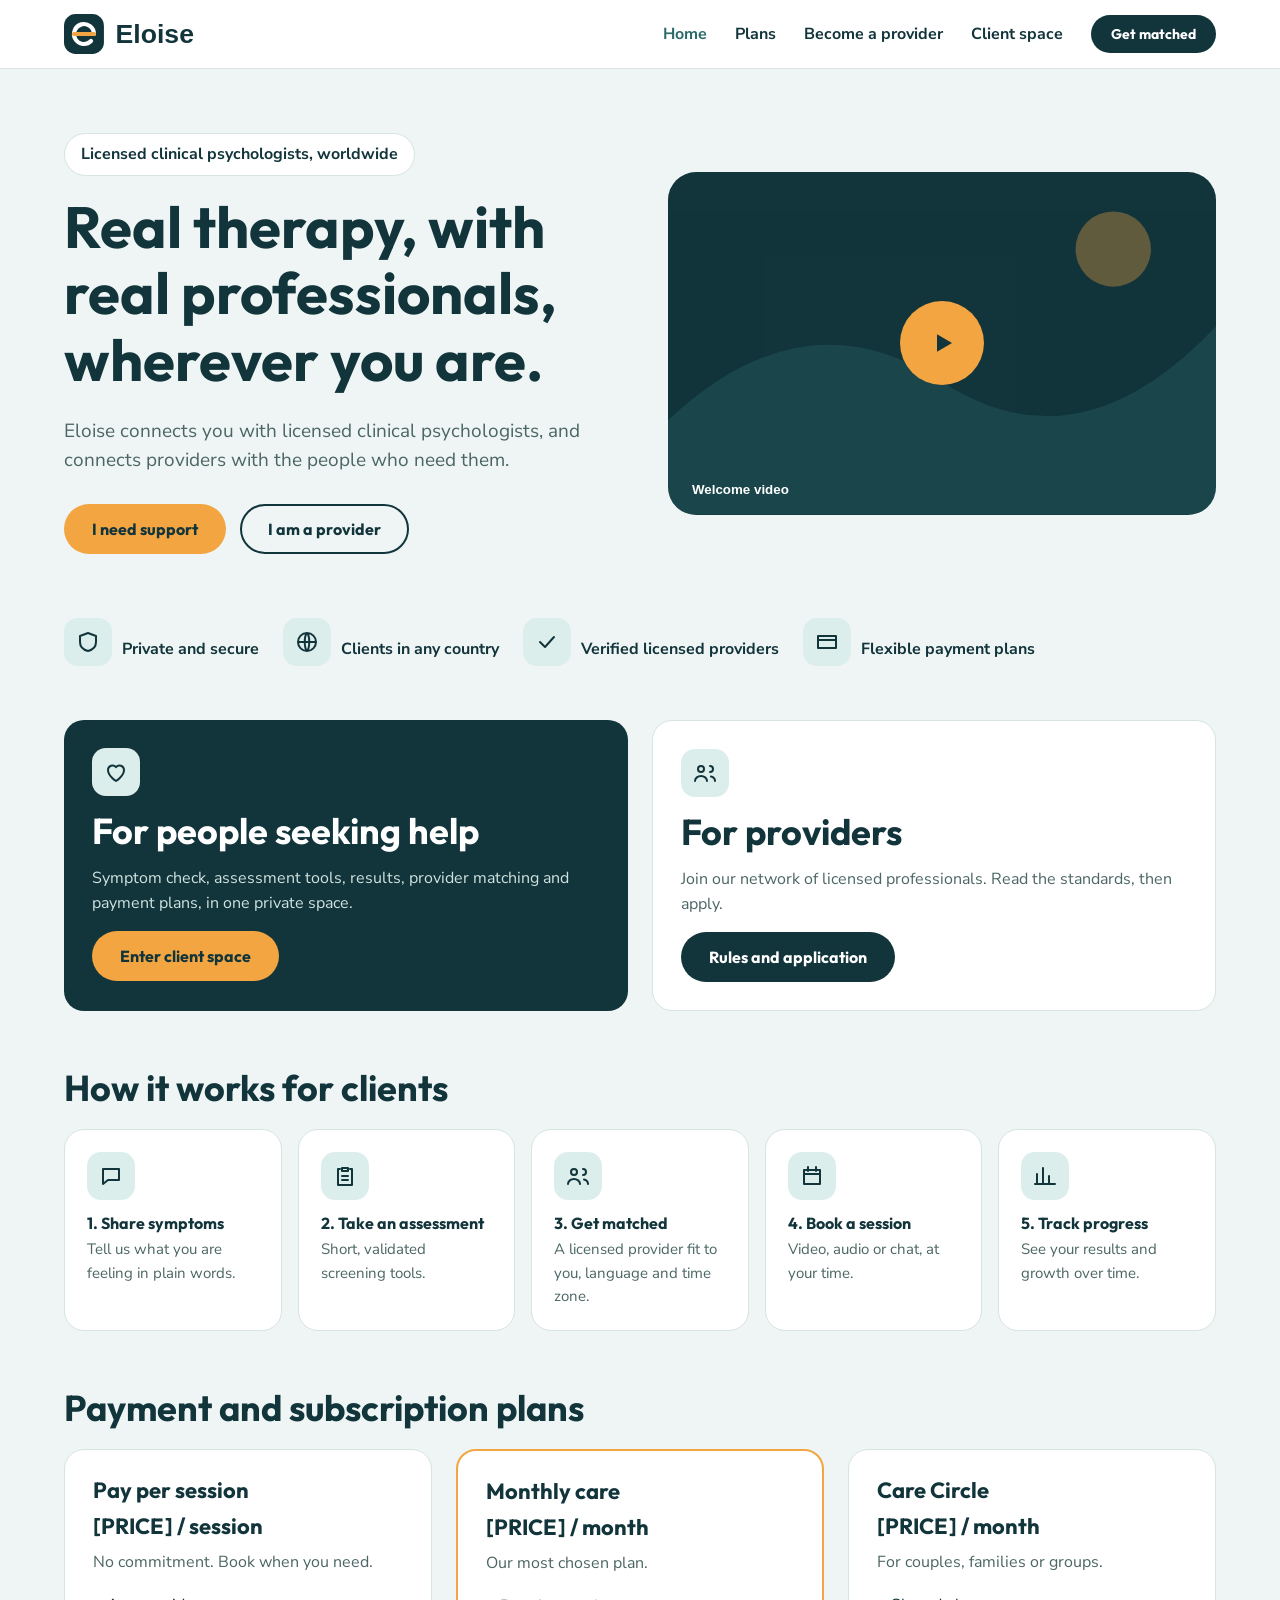
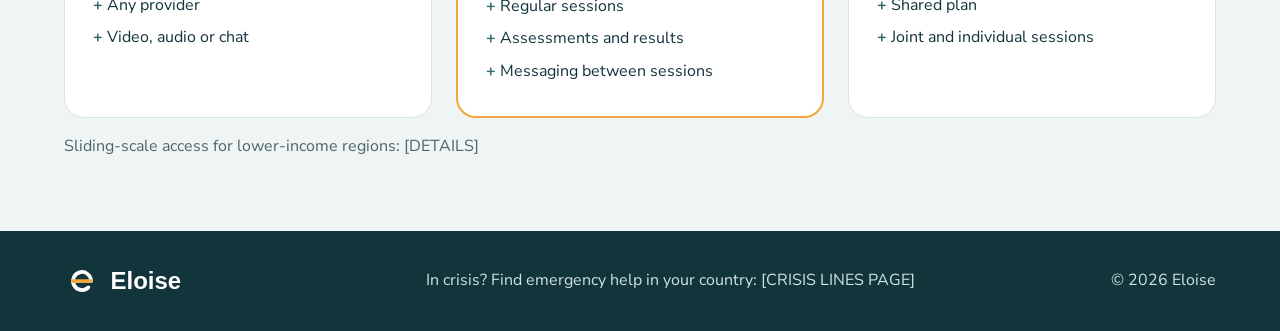
==== commit 4d9d69ba: "Update index.html" ====
--- a/index.html
+++ b/index.html
@@ -1 +1 @@
-<!DOCTYPE html>\n<html lang="en"><head><meta charset="utf-8"><meta name="viewport" content="width=device-width,initial-scale=1"><title>Eloise | Therapy, wherever you are</title><meta name="description" content="Eloise connects people worldwide with licensed clinical psychologists, and connects providers with the people who need them."><link rel="icon" href="assets/img/favicon.svg" type="image/svg+xml"><link rel="preconnect" href="https://fonts.googleapis.com"><link rel="preconnect" href="https://fonts.gstatic.com" crossorigin><link href="https://fonts.googleapis.com/css2?family=Outfit:wght@500;700&family=Nunito+Sans:wght@400;700&display=swap" rel="stylesheet"><link rel="stylesheet" href="assets/css/styles.css"></head><body><a class="skip" href="#main">Skip to content</a><header class="site-header"><div class="container"><a class="brand" href="index.html"><img src="assets/img/logo.svg" alt="Eloise home"></a><button class="menu-btn" aria-expanded="false" aria-controls="nav">Menu</button><nav class="nav" id="nav" aria-label="Main"><a href="index.html" aria-current="page">Home</a><a href="index.html#plans">Plans</a><a href="provider.html">Become a provider</a><a href="client.html">Client space</a><a class="btn btn-primary btn-sm" href="client.html">Get matched</a></nav></div></header><main id="main"><div class="container"><section class="hero"><div><span class="badge">Licensed clinical psychologists, worldwide</span><h1>Real therapy, with real professionals, wherever you are.</h1><p class="lead">Eloise connects you with licensed clinical psychologists, and connects providers with the people who need them.</p><div class="actions"><a class="btn btn-amber" href="client.html">I need support</a><a class="btn btn-outline" href="provider.html">I am a provider</a></div></div><button class="video-card" id="open-video" aria-label="Play welcome video"><svg class="bg" viewBox="0 0 640 400" preserveAspectRatio="none" aria-hidden="true"><path d="M0 290Q160 140 320 245T640 180V400H0z" fill="#2B6A6B"/><circle cx="520" cy="90" r="44" fill="#F2A541"/></svg><span class="play"><svg width="30" height="30" viewBox="0 0 24 24" aria-hidden="true"><path d="M8 5l12 7-12 7z" fill="#12343B"/></svg></span><span class="cap">Welcome video</span></button></section><div class="trust"><span><span class="ic"><svg viewBox="0 0 24 24" aria-hidden="true"><path d="M12 3l8 3v6c0 5-4 8-8 9-4-1-8-4-8-9V6z"/></svg></span>Private and secure</span><span><span class="ic"><svg viewBox="0 0 24 24" aria-hidden="true"><path d="M12 3a9 9 0 1 0 0 18 9 9 0 0 0 0-18zM3 12h18M12 3c3 3 3 15 0 18M12 3c-3 3-3 15 0 18"/></svg></span>Clients in any country</span><span><span class="ic"><svg viewBox="0 0 24 24" aria-hidden="true"><path d="M5 12l5 5 9-10"/></svg></span>Verified licensed providers</span><span><span class="ic"><svg viewBox="0 0 24 24" aria-hidden="true"><path d="M3 6h18v12H3zM3 10h18"/></svg></span>Flexible payment plans</span></div><section class="grid g2" style="padding-bottom:56px"><div class="card dark"><span class="ic"><svg viewBox="0 0 24 24" aria-hidden="true"><path d="M12 21s-8-5-8-11a4.5 4.5 0 0 1 8-2.8A4.5 4.5 0 0 1 20 10c0 6-8 11-8 11z"/></svg></span><h2>For people seeking help</h2><p>Symptom check, assessment tools, results, provider matching and payment plans, in one private space.</p><a class="btn btn-amber" href="client.html">Enter client space</a></div><div class="card"><span class="ic"><svg viewBox="0 0 24 24" aria-hidden="true"><path d="M8 11a3 3 0 1 0 0-6 3 3 0 0 0 0 6zM2 20c0-3 3-5 6-5s6 2 6 5M17 11a3 3 0 1 0 0-6M22 20c0-2.5-2-4-4-4.5"/></svg></span><h2>For providers</h2><p class="mut">Join our network of licensed professionals. Read the standards, then apply.</p><a class="btn btn-primary" href="provider.html">Rules and application</a></div></section><section class="section" style="padding-top:0"><h2>How it works for clients</h2><div class="grid g5" style="margin-top:20px"><div class="card" style="padding:22px"><span class="ic"><svg viewBox="0 0 24 24" aria-hidden="true"><path d="M4 5h16v11H9l-5 4z"/></svg></span><h4>1. Share symptoms</h4><p class="mut" style="margin:0;font-size:15px">Tell us what you are feeling in plain words.</p></div><div class="card" style="padding:22px"><span class="ic"><svg viewBox="0 0 24 24" aria-hidden="true"><path d="M9 4h6v3H9zM7 5H5v16h14V5h-2M9 12h6M9 16h6"/></svg></span><h4>2. Take an assessment</h4><p class="mut" style="margin:0;font-size:15px">Short, validated screening tools.</p></div><div class="card" style="padding:22px"><span class="ic"><svg viewBox="0 0 24 24" aria-hidden="true"><path d="M8 11a3 3 0 1 0 0-6 3 3 0 0 0 0 6zM2 20c0-3 3-5 6-5s6 2 6 5M17 11a3 3 0 1 0 0-6M22 20c0-2.5-2-4-4-4.5"/></svg></span><h4>3. Get matched</h4><p class="mut" style="margin:0;font-size:15px">A licensed provider fit to you, language and time zone.</p></div><div class="card" style="padding:22px"><span class="ic"><svg viewBox="0 0 24 24" aria-hidden="true"><path d="M4 6h16v14H4zM4 10h16M8 3v4M16 3v4"/></svg></span><h4>4. Book a session</h4><p class="mut" style="margin:0;font-size:15px">Video, audio or chat, at your time.</p></div><div class="card" style="padding:22px"><span class="ic"><svg viewBox="0 0 24 24" aria-hidden="true"><path d="M4 20V10M10 20V4M16 20v-8M22 20H2"/></svg></span><h4>5. Track progress</h4><p class="mut" style="margin:0;font-size:15px">See your results and growth over time.</p></div></div></section><section class="section" id="plans" style="padding-top:0"><h2>Payment and subscription plans</h2><div class="grid g3" style="margin-top:20px"><div class="card"><h3>Pay per session</h3><div class="price">[PRICE] / session</div><p class="mut" style="margin:0">No commitment. Book when you need.</p><ul class="plain"><li>Any provider</li><li>Video, audio or chat</li></ul></div><div class="card featured"><h3>Monthly care</h3><div class="price">[PRICE] / month</div><p class="mut" style="margin:0">Our most chosen plan.</p><ul class="plain"><li>Regular sessions</li><li>Assessments and results</li><li>Messaging between sessions</li></ul></div><div class="card"><h3>Care Circle</h3><div class="price">[PRICE] / month</div><p class="mut" style="margin:0">For couples, families or groups.</p><ul class="plain"><li>Shared plan</li><li>Joint and individual sessions</li></ul></div></div><p class="mut" style="margin-top:16px">Sliding-scale access for lower-income regions: [DETAILS]</p></section></div></main><dialog id="video-dialog" aria-label="Welcome video"><div class="inner"><video controls preload="none" poster="" aria-label="Eloise welcome video"><!-- Add your video: <source src="assets/video/welcome.mp4" type="video/mp4"> --></video><p class="mut" style="margin-top:12px">Add your welcome video file at assets/video/welcome.mp4 and uncomment the source line in index.html.</p><button class="btn btn-primary btn-sm close">Close</button></div></dialog><footer class="site-footer"><div class="container"><img src="assets/img/logo-light.svg" alt="Eloise"><span>In crisis? Find emergency help in your country: [CRISIS LINES PAGE]</span><span>&copy; <span id="year">2026</span> Eloise</span></div></footer><script src="assets/js/main.js"></script></body></html>+<!DOCTYPE html><html lang="en"><head><meta charset="utf-8"><meta name="viewport" content="width=device-width,initial-scale=1"><title>Eloise | Therapy, wherever you are</title><meta name="description" content="Eloise connects people worldwide with licensed clinical psychologists, and connects providers with the people who need them."><link rel="icon" href="assets/img/favicon.svg" type="image/svg+xml"><link rel="preconnect" href="https://fonts.googleapis.com"><link rel="preconnect" href="https://fonts.gstatic.com" crossorigin><link href="https://fonts.googleapis.com/css2?family=Outfit:wght@500;700&family=Nunito+Sans:wght@400;700&display=swap" rel="stylesheet"><link rel="stylesheet" href="assets/css/styles.css"></head><body><a class="skip" href="#main">Skip to content</a><header class="site-header"><div class="container"><a class="brand" href="index.html"><img src="assets/img/logo.svg" alt="Eloise home"></a><button class="menu-btn" aria-expanded="false" aria-controls="nav">Menu</button><nav class="nav" id="nav" aria-label="Main"><a href="index.html" aria-current="page">Home</a><a href="index.html#plans">Plans</a><a href="provider.html">Become a provider</a><a href="client.html">Client space</a><a class="btn btn-primary btn-sm" href="client.html">Get matched</a></nav></div></header><main id="main"><div class="container"><section class="hero"><div><span class="badge">Licensed clinical psychologists, worldwide</span><h1>Real therapy, with real professionals, wherever you are.</h1><p class="lead">Eloise connects you with licensed clinical psychologists, and connects providers with the people who need them.</p><div class="actions"><a class="btn btn-amber" href="client.html">I need support</a><a class="btn btn-outline" href="provider.html">I am a provider</a></div></div><button class="video-card" id="open-video" aria-label="Play welcome video"><svg class="bg" viewBox="0 0 640 400" preserveAspectRatio="none" aria-hidden="true"><path d="M0 290Q160 140 320 245T640 180V400H0z" fill="#2B6A6B"/><circle cx="520" cy="90" r="44" fill="#F2A541"/></svg><span class="play"><svg width="30" height="30" viewBox="0 0 24 24" aria-hidden="true"><path d="M8 5l12 7-12 7z" fill="#12343B"/></svg></span><span class="cap">Welcome video</span></button></section><div class="trust"><span><span class="ic"><svg viewBox="0 0 24 24" aria-hidden="true"><path d="M12 3l8 3v6c0 5-4 8-8 9-4-1-8-4-8-9V6z"/></svg></span>Private and secure</span><span><span class="ic"><svg viewBox="0 0 24 24" aria-hidden="true"><path d="M12 3a9 9 0 1 0 0 18 9 9 0 0 0 0-18zM3 12h18M12 3c3 3 3 15 0 18M12 3c-3 3-3 15 0 18"/></svg></span>Clients in any country</span><span><span class="ic"><svg viewBox="0 0 24 24" aria-hidden="true"><path d="M5 12l5 5 9-10"/></svg></span>Verified licensed providers</span><span><span class="ic"><svg viewBox="0 0 24 24" aria-hidden="true"><path d="M3 6h18v12H3zM3 10h18"/></svg></span>Flexible payment plans</span></div><section class="grid g2" style="padding-bottom:56px"><div class="card dark"><span class="ic"><svg viewBox="0 0 24 24" aria-hidden="true"><path d="M12 21s-8-5-8-11a4.5 4.5 0 0 1 8-2.8A4.5 4.5 0 0 1 20 10c0 6-8 11-8 11z"/></svg></span><h2>For people seeking help</h2><p>Symptom check, assessment tools, results, provider matching and payment plans, in one private space.</p><a class="btn btn-amber" href="client.html">Enter client space</a></div><div class="card"><span class="ic"><svg viewBox="0 0 24 24" aria-hidden="true"><path d="M8 11a3 3 0 1 0 0-6 3 3 0 0 0 0 6zM2 20c0-3 3-5 6-5s6 2 6 5M17 11a3 3 0 1 0 0-6M22 20c0-2.5-2-4-4-4.5"/></svg></span><h2>For providers</h2><p class="mut">Join our network of licensed professionals. Read the standards, then apply.</p><a class="btn btn-primary" href="provider.html">Rules and application</a></div></section><section class="section" style="padding-top:0"><h2>How it works for clients</h2><div class="grid g5" style="margin-top:20px"><div class="card" style="padding:22px"><span class="ic"><svg viewBox="0 0 24 24" aria-hidden="true"><path d="M4 5h16v11H9l-5 4z"/></svg></span><h4>1. Share symptoms</h4><p class="mut" style="margin:0;font-size:15px">Tell us what you are feeling in plain words.</p></div><div class="card" style="padding:22px"><span class="ic"><svg viewBox="0 0 24 24" aria-hidden="true"><path d="M9 4h6v3H9zM7 5H5v16h14V5h-2M9 12h6M9 16h6"/></svg></span><h4>2. Take an assessment</h4><p class="mut" style="margin:0;font-size:15px">Short, validated screening tools.</p></div><div class="card" style="padding:22px"><span class="ic"><svg viewBox="0 0 24 24" aria-hidden="true"><path d="M8 11a3 3 0 1 0 0-6 3 3 0 0 0 0 6zM2 20c0-3 3-5 6-5s6 2 6 5M17 11a3 3 0 1 0 0-6M22 20c0-2.5-2-4-4-4.5"/></svg></span><h4>3. Get matched</h4><p class="mut" style="margin:0;font-size:15px">A licensed provider fit to you, language and time zone.</p></div><div class="card" style="padding:22px"><span class="ic"><svg viewBox="0 0 24 24" aria-hidden="true"><path d="M4 6h16v14H4zM4 10h16M8 3v4M16 3v4"/></svg></span><h4>4. Book a session</h4><p class="mut" style="margin:0;font-size:15px">Video, audio or chat, at your time.</p></div><div class="card" style="padding:22px"><span class="ic"><svg viewBox="0 0 24 24" aria-hidden="true"><path d="M4 20V10M10 20V4M16 20v-8M22 20H2"/></svg></span><h4>5. Track progress</h4><p class="mut" style="margin:0;font-size:15px">See your results and growth over time.</p></div></div></section><section class="section" id="plans" style="padding-top:0"><h2>Payment and subscription plans</h2><div class="grid g3" style="margin-top:20px"><div class="card"><h3>Pay per session</h3><div class="price">[PRICE] / session</div><p class="mut" style="margin:0">No commitment. Book when you need.</p><ul class="plain"><li>Any provider</li><li>Video, audio or chat</li></ul></div><div class="card featured"><h3>Monthly care</h3><div class="price">[PRICE] / month</div><p class="mut" style="margin:0">Our most chosen plan.</p><ul class="plain"><li>Regular sessions</li><li>Assessments and results</li><li>Messaging between sessions</li></ul></div><div class="card"><h3>Care Circle</h3><div class="price">[PRICE] / month</div><p class="mut" style="margin:0">For couples, families or groups.</p><ul class="plain"><li>Shared plan</li><li>Joint and individual sessions</li></ul></div></div><p class="mut" style="margin-top:16px">Sliding-scale access for lower-income regions: [DETAILS]</p></section></div></main><dialog id="video-dialog" aria-label="Welcome video"><div class="inner"><video controls preload="none" poster="" aria-label="Eloise welcome video"><!-- Add your video: <source src="assets/video/welcome.mp4" type="video/mp4"> --></video><p class="mut" style="margin-top:12px">Add your welcome video file at assets/video/welcome.mp4 and uncomment the source line in index.html.</p><button class="btn btn-primary btn-sm close">Close</button></div></dialog><footer class="site-footer"><div class="container"><img src="assets/img/logo-light.svg" alt="Eloise"><span>In crisis? Find emergency help in your country: [CRISIS LINES PAGE]</span><span>&copy; <span id="year">2026</span> Eloise</span></div></footer><script src="assets/js/main.js"></script></body></html>
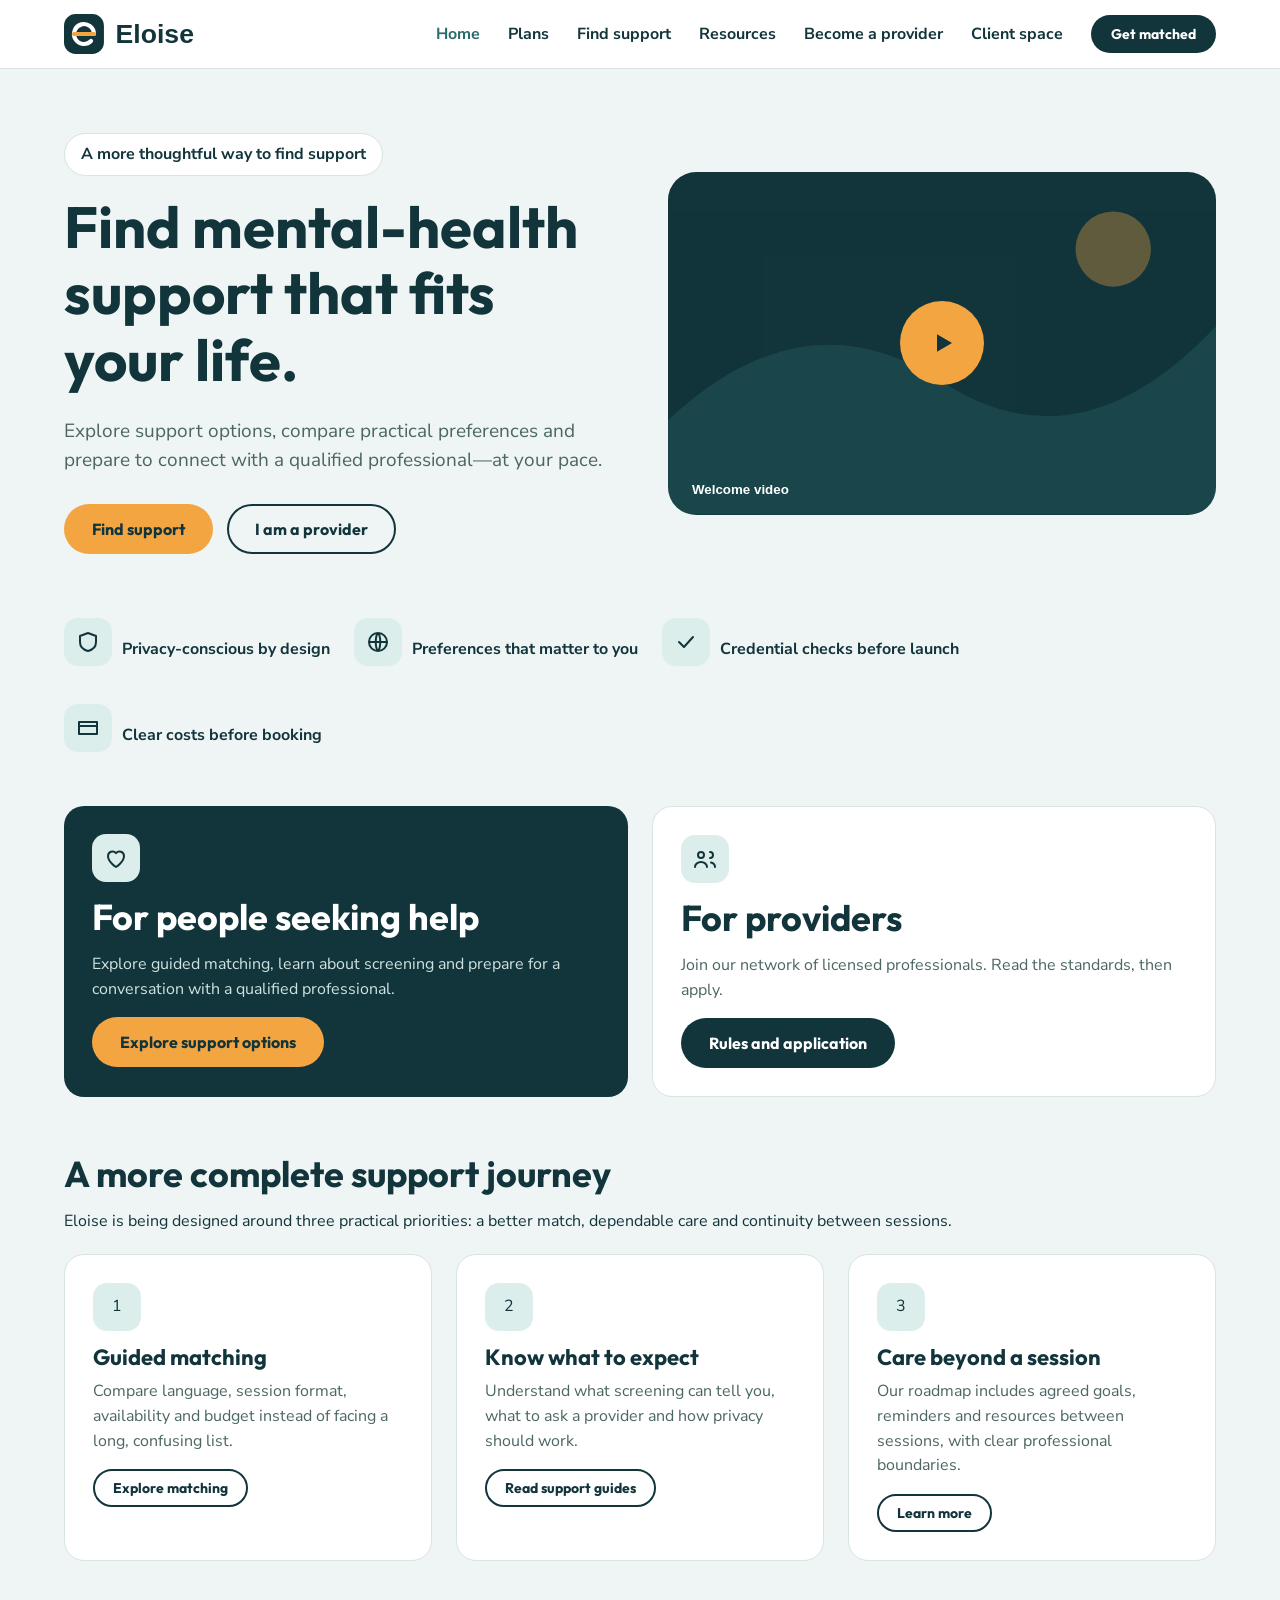
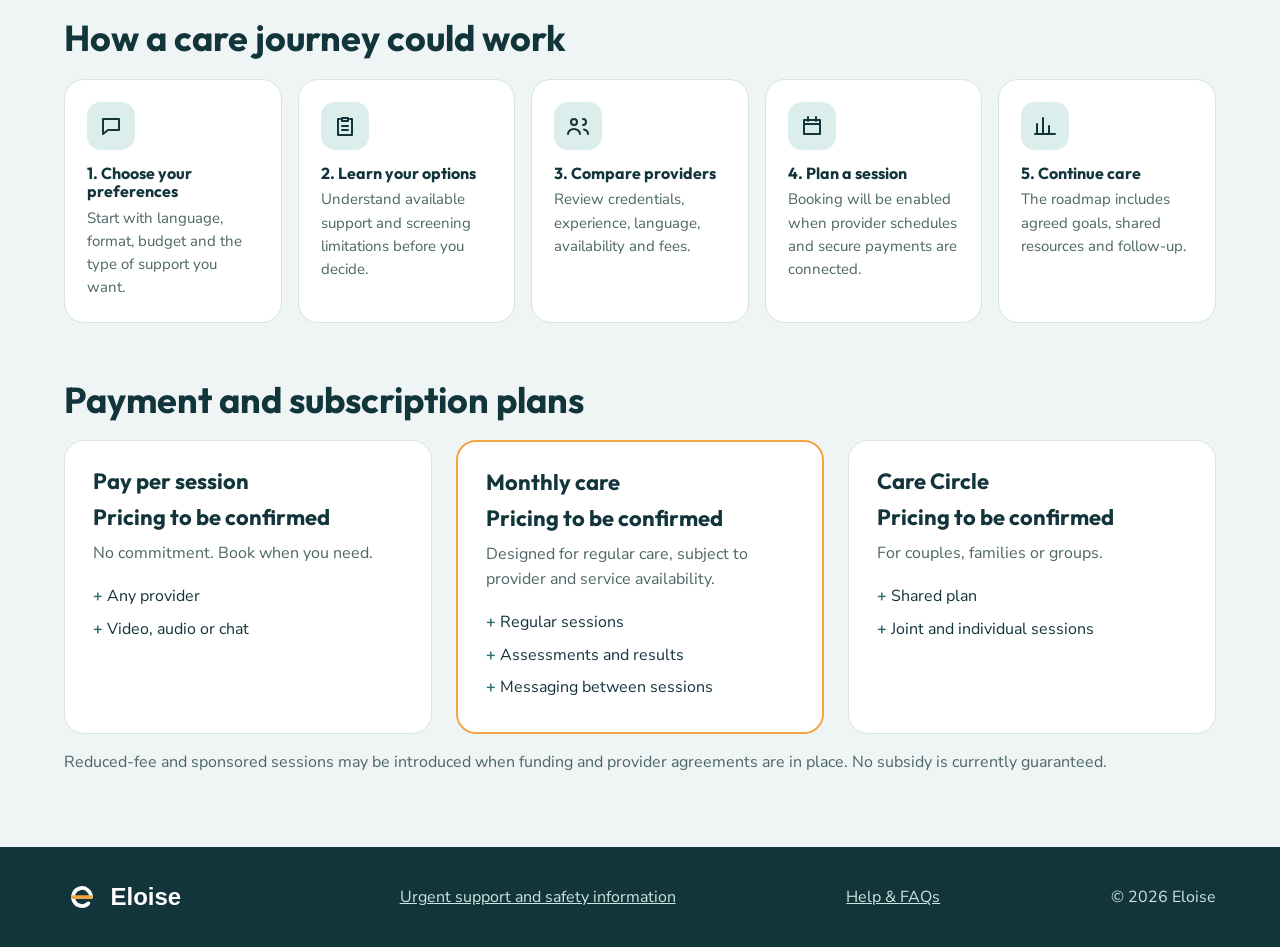
==== commit c2cb7f25: "Add guided support matching and resources" ====
--- a/index.html
+++ b/index.html
@@ -1 +1 @@
-<!DOCTYPE html><html lang="en"><head><meta charset="utf-8"><meta name="viewport" content="width=device-width,initial-scale=1"><title>Eloise | Therapy, wherever you are</title><meta name="description" content="Eloise connects people worldwide with licensed clinical psychologists, and connects providers with the people who need them."><link rel="icon" href="assets/img/favicon.svg" type="image/svg+xml"><link rel="preconnect" href="https://fonts.googleapis.com"><link rel="preconnect" href="https://fonts.gstatic.com" crossorigin><link href="https://fonts.googleapis.com/css2?family=Outfit:wght@500;700&family=Nunito+Sans:wght@400;700&display=swap" rel="stylesheet"><link rel="stylesheet" href="assets/css/styles.css"></head><body><a class="skip" href="#main">Skip to content</a><header class="site-header"><div class="container"><a class="brand" href="index.html"><img src="assets/img/logo.svg" alt="Eloise home"></a><button class="menu-btn" aria-expanded="false" aria-controls="nav">Menu</button><nav class="nav" id="nav" aria-label="Main"><a href="index.html" aria-current="page">Home</a><a href="index.html#plans">Plans</a><a href="provider.html">Become a provider</a><a href="client.html">Client space</a><a class="btn btn-primary btn-sm" href="client.html">Get matched</a></nav></div></header><main id="main"><div class="container"><section class="hero"><div><span class="badge">Licensed clinical psychologists, worldwide</span><h1>Real therapy, with real professionals, wherever you are.</h1><p class="lead">Eloise connects you with licensed clinical psychologists, and connects providers with the people who need them.</p><div class="actions"><a class="btn btn-amber" href="client.html">I need support</a><a class="btn btn-outline" href="provider.html">I am a provider</a></div></div><button class="video-card" id="open-video" aria-label="Play welcome video"><svg class="bg" viewBox="0 0 640 400" preserveAspectRatio="none" aria-hidden="true"><path d="M0 290Q160 140 320 245T640 180V400H0z" fill="#2B6A6B"/><circle cx="520" cy="90" r="44" fill="#F2A541"/></svg><span class="play"><svg width="30" height="30" viewBox="0 0 24 24" aria-hidden="true"><path d="M8 5l12 7-12 7z" fill="#12343B"/></svg></span><span class="cap">Welcome video</span></button></section><div class="trust"><span><span class="ic"><svg viewBox="0 0 24 24" aria-hidden="true"><path d="M12 3l8 3v6c0 5-4 8-8 9-4-1-8-4-8-9V6z"/></svg></span>Private and secure</span><span><span class="ic"><svg viewBox="0 0 24 24" aria-hidden="true"><path d="M12 3a9 9 0 1 0 0 18 9 9 0 0 0 0-18zM3 12h18M12 3c3 3 3 15 0 18M12 3c-3 3-3 15 0 18"/></svg></span>Clients in any country</span><span><span class="ic"><svg viewBox="0 0 24 24" aria-hidden="true"><path d="M5 12l5 5 9-10"/></svg></span>Verified licensed providers</span><span><span class="ic"><svg viewBox="0 0 24 24" aria-hidden="true"><path d="M3 6h18v12H3zM3 10h18"/></svg></span>Flexible payment plans</span></div><section class="grid g2" style="padding-bottom:56px"><div class="card dark"><span class="ic"><svg viewBox="0 0 24 24" aria-hidden="true"><path d="M12 21s-8-5-8-11a4.5 4.5 0 0 1 8-2.8A4.5 4.5 0 0 1 20 10c0 6-8 11-8 11z"/></svg></span><h2>For people seeking help</h2><p>Symptom check, assessment tools, results, provider matching and payment plans, in one private space.</p><a class="btn btn-amber" href="client.html">Enter client space</a></div><div class="card"><span class="ic"><svg viewBox="0 0 24 24" aria-hidden="true"><path d="M8 11a3 3 0 1 0 0-6 3 3 0 0 0 0 6zM2 20c0-3 3-5 6-5s6 2 6 5M17 11a3 3 0 1 0 0-6M22 20c0-2.5-2-4-4-4.5"/></svg></span><h2>For providers</h2><p class="mut">Join our network of licensed professionals. Read the standards, then apply.</p><a class="btn btn-primary" href="provider.html">Rules and application</a></div></section><section class="section" style="padding-top:0"><h2>How it works for clients</h2><div class="grid g5" style="margin-top:20px"><div class="card" style="padding:22px"><span class="ic"><svg viewBox="0 0 24 24" aria-hidden="true"><path d="M4 5h16v11H9l-5 4z"/></svg></span><h4>1. Share symptoms</h4><p class="mut" style="margin:0;font-size:15px">Tell us what you are feeling in plain words.</p></div><div class="card" style="padding:22px"><span class="ic"><svg viewBox="0 0 24 24" aria-hidden="true"><path d="M9 4h6v3H9zM7 5H5v16h14V5h-2M9 12h6M9 16h6"/></svg></span><h4>2. Take an assessment</h4><p class="mut" style="margin:0;font-size:15px">Short, validated screening tools.</p></div><div class="card" style="padding:22px"><span class="ic"><svg viewBox="0 0 24 24" aria-hidden="true"><path d="M8 11a3 3 0 1 0 0-6 3 3 0 0 0 0 6zM2 20c0-3 3-5 6-5s6 2 6 5M17 11a3 3 0 1 0 0-6M22 20c0-2.5-2-4-4-4.5"/></svg></span><h4>3. Get matched</h4><p class="mut" style="margin:0;font-size:15px">A licensed provider fit to you, language and time zone.</p></div><div class="card" style="padding:22px"><span class="ic"><svg viewBox="0 0 24 24" aria-hidden="true"><path d="M4 6h16v14H4zM4 10h16M8 3v4M16 3v4"/></svg></span><h4>4. Book a session</h4><p class="mut" style="margin:0;font-size:15px">Video, audio or chat, at your time.</p></div><div class="card" style="padding:22px"><span class="ic"><svg viewBox="0 0 24 24" aria-hidden="true"><path d="M4 20V10M10 20V4M16 20v-8M22 20H2"/></svg></span><h4>5. Track progress</h4><p class="mut" style="margin:0;font-size:15px">See your results and growth over time.</p></div></div></section><section class="section" id="plans" style="padding-top:0"><h2>Payment and subscription plans</h2><div class="grid g3" style="margin-top:20px"><div class="card"><h3>Pay per session</h3><div class="price">[PRICE] / session</div><p class="mut" style="margin:0">No commitment. Book when you need.</p><ul class="plain"><li>Any provider</li><li>Video, audio or chat</li></ul></div><div class="card featured"><h3>Monthly care</h3><div class="price">[PRICE] / month</div><p class="mut" style="margin:0">Our most chosen plan.</p><ul class="plain"><li>Regular sessions</li><li>Assessments and results</li><li>Messaging between sessions</li></ul></div><div class="card"><h3>Care Circle</h3><div class="price">[PRICE] / month</div><p class="mut" style="margin:0">For couples, families or groups.</p><ul class="plain"><li>Shared plan</li><li>Joint and individual sessions</li></ul></div></div><p class="mut" style="margin-top:16px">Sliding-scale access for lower-income regions: [DETAILS]</p></section></div></main><dialog id="video-dialog" aria-label="Welcome video"><div class="inner"><video controls preload="none" poster="" aria-label="Eloise welcome video"><!-- Add your video: <source src="assets/video/welcome.mp4" type="video/mp4"> --></video><p class="mut" style="margin-top:12px">Add your welcome video file at assets/video/welcome.mp4 and uncomment the source line in index.html.</p><button class="btn btn-primary btn-sm close">Close</button></div></dialog><footer class="site-footer"><div class="container"><img src="assets/img/logo-light.svg" alt="Eloise"><span>In crisis? Find emergency help in your country: [CRISIS LINES PAGE]</span><span>&copy; <span id="year">2026</span> Eloise</span></div></footer><script src="assets/js/main.js"></script></body></html>
+<!DOCTYPE html><html lang="en"><head><meta charset="utf-8"><meta name="viewport" content="width=device-width,initial-scale=1"><title>Eloise | Find mental-health support</title><meta name="description" content="Explore mental-health support options, compare provider preferences and learn what to ask before choosing care with Eloise."><link rel="icon" href="assets/img/favicon.svg" type="image/svg+xml"><link rel="preconnect" href="https://fonts.googleapis.com"><link rel="preconnect" href="https://fonts.gstatic.com" crossorigin><link href="https://fonts.googleapis.com/css2?family=Outfit:wght@500;700&family=Nunito+Sans:wght@400;700&display=swap" rel="stylesheet"><link rel="stylesheet" href="assets/css/styles.css"></head><body><a class="skip" href="#main">Skip to content</a><header class="site-header"><div class="container"><a class="brand" href="index.html"><img src="assets/img/logo.svg" alt="Eloise home"></a><button class="menu-btn" aria-expanded="false" aria-controls="nav">Menu</button><nav class="nav" id="nav" aria-label="Main"><a href="index.html" aria-current="page">Home</a><a href="index.html#plans">Plans</a><a href="matching.html">Find support</a><a href="resources.html">Resources</a><a href="provider.html">Become a provider</a><a href="client.html">Client space</a><a class="btn btn-primary btn-sm" href="matching.html">Get matched</a></nav></div></header><main id="main"><div class="container"><section class="hero"><div><span class="badge">A more thoughtful way to find support</span><h1>Find mental-health support that fits your life.</h1><p class="lead">Explore support options, compare practical preferences and prepare to connect with a qualified professional—at your pace.</p><div class="actions"><a class="btn btn-amber" href="matching.html">Find support</a><a class="btn btn-outline" href="provider.html">I am a provider</a></div></div><button class="video-card" id="open-video" aria-label="Play welcome video"><svg class="bg" viewBox="0 0 640 400" preserveAspectRatio="none" aria-hidden="true"><path d="M0 290Q160 140 320 245T640 180V400H0z" fill="#2B6A6B"/><circle cx="520" cy="90" r="44" fill="#F2A541"/></svg><span class="play"><svg width="30" height="30" viewBox="0 0 24 24" aria-hidden="true"><path d="M8 5l12 7-12 7z" fill="#12343B"/></svg></span><span class="cap">Welcome video</span></button></section><div class="trust"><span><span class="ic"><svg viewBox="0 0 24 24" aria-hidden="true"><path d="M12 3l8 3v6c0 5-4 8-8 9-4-1-8-4-8-9V6z"/></svg></span>Privacy-conscious by design</span><span><span class="ic"><svg viewBox="0 0 24 24" aria-hidden="true"><path d="M12 3a9 9 0 1 0 0 18 9 9 0 0 0 0-18zM3 12h18M12 3c3 3 3 15 0 18M12 3c-3 3-3 15 0 18"/></svg></span>Preferences that matter to you</span><span><span class="ic"><svg viewBox="0 0 24 24" aria-hidden="true"><path d="M5 12l5 5 9-10"/></svg></span>Credential checks before launch</span><span><span class="ic"><svg viewBox="0 0 24 24" aria-hidden="true"><path d="M3 6h18v12H3zM3 10h18"/></svg></span>Clear costs before booking</span></div><section class="grid g2" style="padding-bottom:56px"><div class="card dark"><span class="ic"><svg viewBox="0 0 24 24" aria-hidden="true"><path d="M12 21s-8-5-8-11a4.5 4.5 0 0 1 8-2.8A4.5 4.5 0 0 1 20 10c0 6-8 11-8 11z"/></svg></span><h2>For people seeking help</h2><p>Explore guided matching, learn about screening and prepare for a conversation with a qualified professional.</p><a class="btn btn-amber" href="matching.html">Explore support options</a></div><div class="card"><span class="ic"><svg viewBox="0 0 24 24" aria-hidden="true"><path d="M8 11a3 3 0 1 0 0-6 3 3 0 0 0 0 6zM2 20c0-3 3-5 6-5s6 2 6 5M17 11a3 3 0 1 0 0-6M22 20c0-2.5-2-4-4-4.5"/></svg></span><h2>For providers</h2><p class="mut">Join our network of licensed professionals. Read the standards, then apply.</p><a class="btn btn-primary" href="provider.html">Rules and application</a></div></section><section class="section" style="padding-top:0"><h2>A more complete support journey</h2><p class="lead">Eloise is being designed around three practical priorities: a better match, dependable care and continuity between sessions.</p><div class="grid g3" style="margin:20px 0 56px"><article class="card"><span class="ic">1</span><h3>Guided matching</h3><p class="mut">Compare language, session format, availability and budget instead of facing a long, confusing list.</p><a class="btn btn-outline btn-sm" href="matching.html">Explore matching</a></article><article class="card"><span class="ic">2</span><h3>Know what to expect</h3><p class="mut">Understand what screening can tell you, what to ask a provider and how privacy should work.</p><a class="btn btn-outline btn-sm" href="resources.html">Read support guides</a></article><article class="card"><span class="ic">3</span><h3>Care beyond a session</h3><p class="mut">Our roadmap includes agreed goals, reminders and resources between sessions, with clear professional boundaries.</p><a class="btn btn-outline btn-sm" href="help.html">Learn more</a></article></div><h2>How a care journey could work</h2><div class="grid g5" style="margin-top:20px"><div class="card" style="padding:22px"><span class="ic"><svg viewBox="0 0 24 24" aria-hidden="true"><path d="M4 5h16v11H9l-5 4z"/></svg></span><h4>1. Choose your preferences</h4><p class="mut" style="margin:0;font-size:15px">Start with language, format, budget and the type of support you want.</p></div><div class="card" style="padding:22px"><span class="ic"><svg viewBox="0 0 24 24" aria-hidden="true"><path d="M9 4h6v3H9zM7 5H5v16h14V5h-2M9 12h6M9 16h6"/></svg></span><h4>2. Learn your options</h4><p class="mut" style="margin:0;font-size:15px">Understand available support and screening limitations before you decide.</p></div><div class="card" style="padding:22px"><span class="ic"><svg viewBox="0 0 24 24" aria-hidden="true"><path d="M8 11a3 3 0 1 0 0-6 3 3 0 0 0 0 6zM2 20c0-3 3-5 6-5s6 2 6 5M17 11a3 3 0 1 0 0-6M22 20c0-2.5-2-4-4-4.5"/></svg></span><h4>3. Compare providers</h4><p class="mut" style="margin:0;font-size:15px">Review credentials, experience, language, availability and fees.</p></div><div class="card" style="padding:22px"><span class="ic"><svg viewBox="0 0 24 24" aria-hidden="true"><path d="M4 6h16v14H4zM4 10h16M8 3v4M16 3v4"/></svg></span><h4>4. Plan a session</h4><p class="mut" style="margin:0;font-size:15px">Booking will be enabled when provider schedules and secure payments are connected.</p></div><div class="card" style="padding:22px"><span class="ic"><svg viewBox="0 0 24 24" aria-hidden="true"><path d="M4 20V10M10 20V4M16 20v-8M22 20H2"/></svg></span><h4>5. Continue care</h4><p class="mut" style="margin:0;font-size:15px">The roadmap includes agreed goals, shared resources and follow-up.</p></div></div></section><section class="section" id="plans" style="padding-top:0"><h2>Payment and subscription plans</h2><div class="grid g3" style="margin-top:20px"><div class="card"><h3>Pay per session</h3><div class="price">Pricing to be confirmed</div><p class="mut" style="margin:0">No commitment. Book when you need.</p><ul class="plain"><li>Any provider</li><li>Video, audio or chat</li></ul></div><div class="card featured"><h3>Monthly care</h3><div class="price">Pricing to be confirmed</div><p class="mut" style="margin:0">Designed for regular care, subject to provider and service availability.</p><ul class="plain"><li>Regular sessions</li><li>Assessments and results</li><li>Messaging between sessions</li></ul></div><div class="card"><h3>Care Circle</h3><div class="price">Pricing to be confirmed</div><p class="mut" style="margin:0">For couples, families or groups.</p><ul class="plain"><li>Shared plan</li><li>Joint and individual sessions</li></ul></div></div><p class="mut" style="margin-top:16px">Reduced-fee and sponsored sessions may be introduced when funding and provider agreements are in place. No subsidy is currently guaranteed.</p></section></div></main><dialog id="video-dialog" aria-label="Welcome video"><div class="inner"><span class="badge">How Eloise is designed to work</span><h2>Support should be easier to navigate.</h2><p>Start with your preferences, explore suitable options, check qualifications and fees, and choose the next step that feels right for you.</p><ul class="plain"><li>Compare language, format, budget and availability</li><li>Understand screening and privacy before sharing information</li><li>Plan follow-up with a qualified provider</li></ul><p class="mut" style="font-size:13px;margin-top:12px">This website is a prototype. Matching profiles, booking, payments and clinical services are not yet live.</p><button class="btn btn-primary btn-sm close">Close</button></div></dialog><footer class="site-footer"><div class="container"><img src="assets/img/logo-light.svg" alt="Eloise"><span><a href="resources.html">Urgent support and safety information</a></span><span><a href="help.html">Help & FAQs</a></span><span>&copy; <span id="year">2026</span> Eloise</span></div></footer><script src="assets/js/main.js"></script></body></html>
--- a/assets/css/styles.css
+++ b/assets/css/styles.css
@@ -59,9 +59,9 @@
 .scale{display:flex;justify-content:space-between;font-size:13px;margin-top:8px}
 .avatar{width:72px;height:72px;border-radius:50%;background:#DCEEEC;display:flex;align-items:center;justify-content:center;font:700 22px Outfit,sans-serif;flex:none}
 /* forms */
-form .fields{display:grid;grid-template-columns:1fr 1fr;gap:14px;margin:16px 0}
+.fields{display:grid;grid-template-columns:1fr 1fr;gap:14px;margin:16px 0}
 label{display:block;font-weight:700;font-size:14px;margin-bottom:4px}
-input,select{width:100%;padding:13px 14px;border:1px solid #BFD6D3;border-radius:12px;font:inherit;background:#fff;color:var(--teal)}
+input,select,textarea{width:100%;padding:13px 14px;border:1px solid #BFD6D3;border-radius:12px;font:inherit;background:#fff;color:var(--teal)}textarea{resize:vertical}input[type=checkbox]{width:16px;height:16px;flex:none;accent-color:var(--sea)}.check-row{display:flex;align-items:center;gap:9px;font-size:12px;margin:14px 0;font-weight:600}.check-row input{width:16px;height:16px;flex:none;accent-color:var(--sea)}input:focus-visible,select:focus-visible,textarea:focus-visible{outline:3px solid var(--amber);outline-offset:2px}
 .form-msg{margin-top:14px;font-weight:700;color:var(--sea)}
 .steps{list-style:none;padding:0;margin:16px 0 0;display:grid;gap:16px}
 .steps li{display:flex;align-items:center;gap:14px}.steps b{width:36px;height:36px;border-radius:50%;background:var(--teal);color:#fff;display:flex;align-items:center;justify-content:center;flex:none}
@@ -71,5 +71,10 @@
  .hero,.g2,.g3,.g4{grid-template-columns:1fr}.g5{grid-template-columns:1fr 1fr}
  .menu-btn{display:block}.nav{display:none;position:absolute;left:0;right:0;top:100%;background:#fff;flex-direction:column;align-items:flex-start;padding:16px 24px;border-bottom:1px solid var(--line)}.nav.open{display:flex}
  .app{grid-template-columns:1fr}.sidebar{display:flex;flex-wrap:wrap;gap:6px;align-items:center}.sidebar img{width:100%;margin-bottom:6px}.main{padding:24px 18px}
- form .fields{grid-template-columns:1fr}
+ .fields{grid-template-columns:1fr}
 }
+
+/* Guided matching and care-continuity additions */
+.match-hero{padding-bottom:32px}.match-trust{padding:0;gap:12px 20px;font-size:14px;color:var(--mut)}.small-note{font-size:13px;color:#D8E8E6;margin:16px 0 0}.match-layout{display:grid;grid-template-columns:minmax(0,1.7fr) minmax(260px,.8fr);gap:24px;align-items:start;padding-top:12px}.match-form{padding:clamp(20px,3vw,36px)}.section-heading{margin-bottom:24px}.section-heading h2{margin-top:8px}.step-label{font-size:12px;font-weight:800;letter-spacing:.12em;color:var(--sea)}fieldset{border:0;border-top:1px solid var(--line);padding:22px 0;margin:0 0 8px}legend{font-family:Outfit,sans-serif;font-size:18px;font-weight:700;padding:0 0 14px}.choice-grid{display:grid;grid-template-columns:1fr 1fr;gap:10px}.choice{display:flex;gap:10px;align-items:flex-start;border:1px solid var(--line);padding:14px;border-radius:14px;cursor:pointer;margin:0}.choice:has(input:checked){border-color:var(--sea);background:#EEF7F5}.choice input{width:17px;margin-top:4px;flex:none;accent-color:var(--sea)}.choice span{display:grid;gap:3px}.choice small{font-size:13px;font-weight:400;color:var(--mut)}.match-consent{font-size:13px;margin:20px 0}.match-consent input{margin:0}.match-aside{display:grid;gap:18px}.match-aside .card{padding:24px}.match-aside .card .mut{font-size:14px}.match-aside .crisis{font-size:14px}.match-aside .crisis p{font-weight:400;margin:8px 0}.match-aside .crisis a{font-weight:800}.results-section{border-top:1px solid var(--line)}.provider-match-card{position:relative}.provider-match-card .avatar{margin-bottom:14px}.provider-match-card .sample-tag{position:absolute;right:20px;top:20px;background:#FCE9E3;color:#733A2D;padding:5px 9px;border-radius:99px;font-size:11px;font-weight:800}.profile-role{font-size:13px;margin-bottom:10px}.profile-price{font-weight:800;margin:12px 0}.provider-match-card h4{margin-top:14px}.provider-match-card .plain{font-size:13px;margin-bottom:18px}.provider-match-card .btn{margin-top:auto}.provider-match-card{display:flex;flex-direction:column;align-items:flex-start}.results-section[hidden]{display:none}
+@media(max-width:900px){.match-layout{grid-template-columns:1fr}.match-hero{gap:24px}.match-trust{padding-bottom:0}}
+@media(max-width:560px){.choice-grid{grid-template-columns:1fr}.match-form .actions .btn{width:100%;text-align:center}}
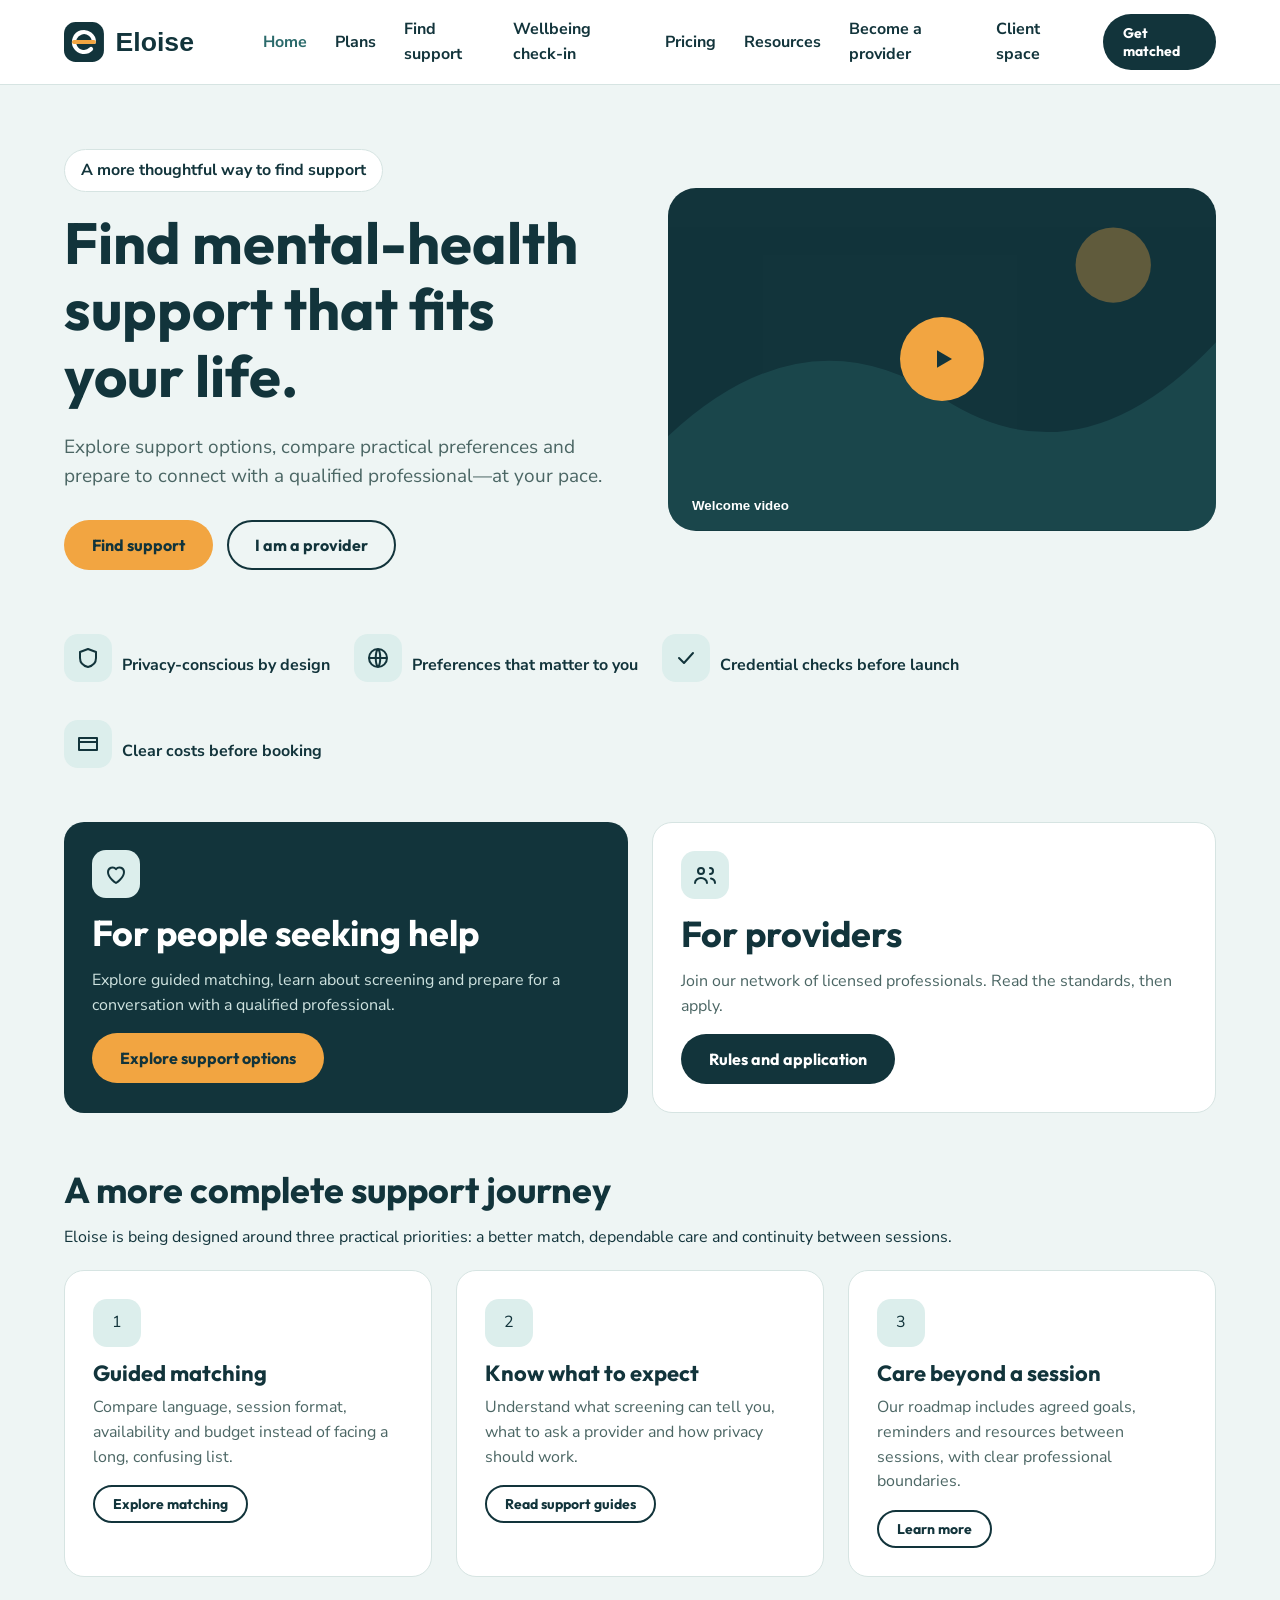
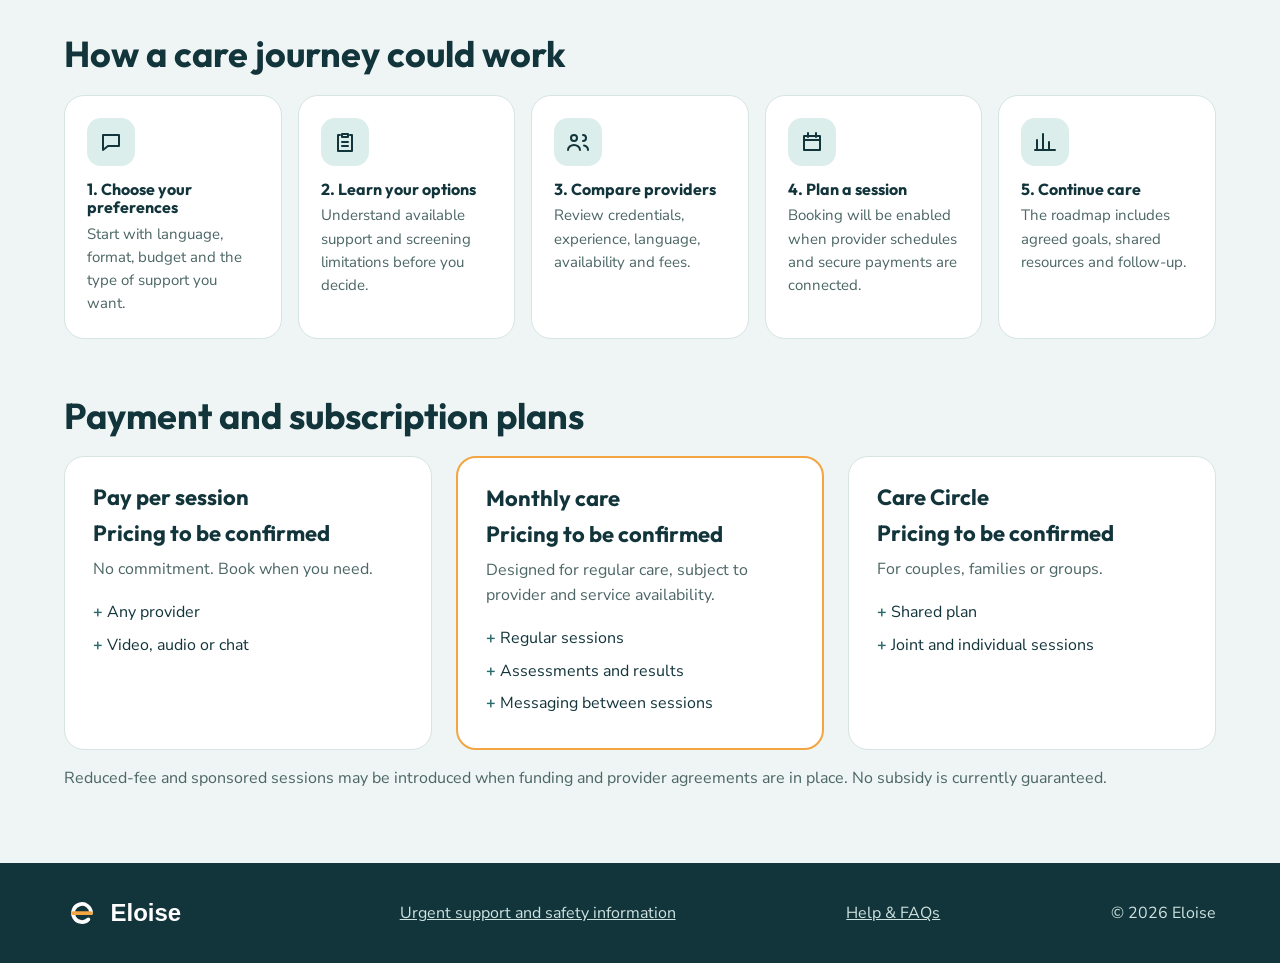
==== commit bd39b955: "Add Eloise wellbeing assessment model and transparent pricing" ====
--- a/index.html
+++ b/index.html
@@ -1 +1 @@
-<!DOCTYPE html><html lang="en"><head><meta charset="utf-8"><meta name="viewport" content="width=device-width,initial-scale=1"><title>Eloise | Find mental-health support</title><meta name="description" content="Explore mental-health support options, compare provider preferences and learn what to ask before choosing care with Eloise."><link rel="icon" href="assets/img/favicon.svg" type="image/svg+xml"><link rel="preconnect" href="https://fonts.googleapis.com"><link rel="preconnect" href="https://fonts.gstatic.com" crossorigin><link href="https://fonts.googleapis.com/css2?family=Outfit:wght@500;700&family=Nunito+Sans:wght@400;700&display=swap" rel="stylesheet"><link rel="stylesheet" href="assets/css/styles.css"></head><body><a class="skip" href="#main">Skip to content</a><header class="site-header"><div class="container"><a class="brand" href="index.html"><img src="assets/img/logo.svg" alt="Eloise home"></a><button class="menu-btn" aria-expanded="false" aria-controls="nav">Menu</button><nav class="nav" id="nav" aria-label="Main"><a href="index.html" aria-current="page">Home</a><a href="index.html#plans">Plans</a><a href="matching.html">Find support</a><a href="resources.html">Resources</a><a href="provider.html">Become a provider</a><a href="client.html">Client space</a><a class="btn btn-primary btn-sm" href="matching.html">Get matched</a></nav></div></header><main id="main"><div class="container"><section class="hero"><div><span class="badge">A more thoughtful way to find support</span><h1>Find mental-health support that fits your life.</h1><p class="lead">Explore support options, compare practical preferences and prepare to connect with a qualified professional—at your pace.</p><div class="actions"><a class="btn btn-amber" href="matching.html">Find support</a><a class="btn btn-outline" href="provider.html">I am a provider</a></div></div><button class="video-card" id="open-video" aria-label="Play welcome video"><svg class="bg" viewBox="0 0 640 400" preserveAspectRatio="none" aria-hidden="true"><path d="M0 290Q160 140 320 245T640 180V400H0z" fill="#2B6A6B"/><circle cx="520" cy="90" r="44" fill="#F2A541"/></svg><span class="play"><svg width="30" height="30" viewBox="0 0 24 24" aria-hidden="true"><path d="M8 5l12 7-12 7z" fill="#12343B"/></svg></span><span class="cap">Welcome video</span></button></section><div class="trust"><span><span class="ic"><svg viewBox="0 0 24 24" aria-hidden="true"><path d="M12 3l8 3v6c0 5-4 8-8 9-4-1-8-4-8-9V6z"/></svg></span>Privacy-conscious by design</span><span><span class="ic"><svg viewBox="0 0 24 24" aria-hidden="true"><path d="M12 3a9 9 0 1 0 0 18 9 9 0 0 0 0-18zM3 12h18M12 3c3 3 3 15 0 18M12 3c-3 3-3 15 0 18"/></svg></span>Preferences that matter to you</span><span><span class="ic"><svg viewBox="0 0 24 24" aria-hidden="true"><path d="M5 12l5 5 9-10"/></svg></span>Credential checks before launch</span><span><span class="ic"><svg viewBox="0 0 24 24" aria-hidden="true"><path d="M3 6h18v12H3zM3 10h18"/></svg></span>Clear costs before booking</span></div><section class="grid g2" style="padding-bottom:56px"><div class="card dark"><span class="ic"><svg viewBox="0 0 24 24" aria-hidden="true"><path d="M12 21s-8-5-8-11a4.5 4.5 0 0 1 8-2.8A4.5 4.5 0 0 1 20 10c0 6-8 11-8 11z"/></svg></span><h2>For people seeking help</h2><p>Explore guided matching, learn about screening and prepare for a conversation with a qualified professional.</p><a class="btn btn-amber" href="matching.html">Explore support options</a></div><div class="card"><span class="ic"><svg viewBox="0 0 24 24" aria-hidden="true"><path d="M8 11a3 3 0 1 0 0-6 3 3 0 0 0 0 6zM2 20c0-3 3-5 6-5s6 2 6 5M17 11a3 3 0 1 0 0-6M22 20c0-2.5-2-4-4-4.5"/></svg></span><h2>For providers</h2><p class="mut">Join our network of licensed professionals. Read the standards, then apply.</p><a class="btn btn-primary" href="provider.html">Rules and application</a></div></section><section class="section" style="padding-top:0"><h2>A more complete support journey</h2><p class="lead">Eloise is being designed around three practical priorities: a better match, dependable care and continuity between sessions.</p><div class="grid g3" style="margin:20px 0 56px"><article class="card"><span class="ic">1</span><h3>Guided matching</h3><p class="mut">Compare language, session format, availability and budget instead of facing a long, confusing list.</p><a class="btn btn-outline btn-sm" href="matching.html">Explore matching</a></article><article class="card"><span class="ic">2</span><h3>Know what to expect</h3><p class="mut">Understand what screening can tell you, what to ask a provider and how privacy should work.</p><a class="btn btn-outline btn-sm" href="resources.html">Read support guides</a></article><article class="card"><span class="ic">3</span><h3>Care beyond a session</h3><p class="mut">Our roadmap includes agreed goals, reminders and resources between sessions, with clear professional boundaries.</p><a class="btn btn-outline btn-sm" href="help.html">Learn more</a></article></div><h2>How a care journey could work</h2><div class="grid g5" style="margin-top:20px"><div class="card" style="padding:22px"><span class="ic"><svg viewBox="0 0 24 24" aria-hidden="true"><path d="M4 5h16v11H9l-5 4z"/></svg></span><h4>1. Choose your preferences</h4><p class="mut" style="margin:0;font-size:15px">Start with language, format, budget and the type of support you want.</p></div><div class="card" style="padding:22px"><span class="ic"><svg viewBox="0 0 24 24" aria-hidden="true"><path d="M9 4h6v3H9zM7 5H5v16h14V5h-2M9 12h6M9 16h6"/></svg></span><h4>2. Learn your options</h4><p class="mut" style="margin:0;font-size:15px">Understand available support and screening limitations before you decide.</p></div><div class="card" style="padding:22px"><span class="ic"><svg viewBox="0 0 24 24" aria-hidden="true"><path d="M8 11a3 3 0 1 0 0-6 3 3 0 0 0 0 6zM2 20c0-3 3-5 6-5s6 2 6 5M17 11a3 3 0 1 0 0-6M22 20c0-2.5-2-4-4-4.5"/></svg></span><h4>3. Compare providers</h4><p class="mut" style="margin:0;font-size:15px">Review credentials, experience, language, availability and fees.</p></div><div class="card" style="padding:22px"><span class="ic"><svg viewBox="0 0 24 24" aria-hidden="true"><path d="M4 6h16v14H4zM4 10h16M8 3v4M16 3v4"/></svg></span><h4>4. Plan a session</h4><p class="mut" style="margin:0;font-size:15px">Booking will be enabled when provider schedules and secure payments are connected.</p></div><div class="card" style="padding:22px"><span class="ic"><svg viewBox="0 0 24 24" aria-hidden="true"><path d="M4 20V10M10 20V4M16 20v-8M22 20H2"/></svg></span><h4>5. Continue care</h4><p class="mut" style="margin:0;font-size:15px">The roadmap includes agreed goals, shared resources and follow-up.</p></div></div></section><section class="section" id="plans" style="padding-top:0"><h2>Payment and subscription plans</h2><div class="grid g3" style="margin-top:20px"><div class="card"><h3>Pay per session</h3><div class="price">Pricing to be confirmed</div><p class="mut" style="margin:0">No commitment. Book when you need.</p><ul class="plain"><li>Any provider</li><li>Video, audio or chat</li></ul></div><div class="card featured"><h3>Monthly care</h3><div class="price">Pricing to be confirmed</div><p class="mut" style="margin:0">Designed for regular care, subject to provider and service availability.</p><ul class="plain"><li>Regular sessions</li><li>Assessments and results</li><li>Messaging between sessions</li></ul></div><div class="card"><h3>Care Circle</h3><div class="price">Pricing to be confirmed</div><p class="mut" style="margin:0">For couples, families or groups.</p><ul class="plain"><li>Shared plan</li><li>Joint and individual sessions</li></ul></div></div><p class="mut" style="margin-top:16px">Reduced-fee and sponsored sessions may be introduced when funding and provider agreements are in place. No subsidy is currently guaranteed.</p></section></div></main><dialog id="video-dialog" aria-label="Welcome video"><div class="inner"><span class="badge">How Eloise is designed to work</span><h2>Support should be easier to navigate.</h2><p>Start with your preferences, explore suitable options, check qualifications and fees, and choose the next step that feels right for you.</p><ul class="plain"><li>Compare language, format, budget and availability</li><li>Understand screening and privacy before sharing information</li><li>Plan follow-up with a qualified provider</li></ul><p class="mut" style="font-size:13px;margin-top:12px">This website is a prototype. Matching profiles, booking, payments and clinical services are not yet live.</p><button class="btn btn-primary btn-sm close">Close</button></div></dialog><footer class="site-footer"><div class="container"><img src="assets/img/logo-light.svg" alt="Eloise"><span><a href="resources.html">Urgent support and safety information</a></span><span><a href="help.html">Help & FAQs</a></span><span>&copy; <span id="year">2026</span> Eloise</span></div></footer><script src="assets/js/main.js"></script></body></html>
+<!DOCTYPE html><html lang="en"><head><meta charset="utf-8"><meta name="viewport" content="width=device-width,initial-scale=1"><title>Eloise | Find mental-health support</title><meta name="description" content="Explore mental-health support options, compare provider preferences and learn what to ask before choosing care with Eloise."><link rel="icon" href="assets/img/favicon.svg" type="image/svg+xml"><link rel="preconnect" href="https://fonts.googleapis.com"><link rel="preconnect" href="https://fonts.gstatic.com" crossorigin><link href="https://fonts.googleapis.com/css2?family=Outfit:wght@500;700&family=Nunito+Sans:wght@400;700&display=swap" rel="stylesheet"><link rel="stylesheet" href="assets/css/styles.css"></head><body><a class="skip" href="#main">Skip to content</a><header class="site-header"><div class="container"><a class="brand" href="index.html"><img src="assets/img/logo.svg" alt="Eloise home"></a><button class="menu-btn" aria-expanded="false" aria-controls="nav">Menu</button><nav class="nav" id="nav" aria-label="Main"><a href="index.html" aria-current="page">Home</a><a href="index.html#plans">Plans</a><a href="matching.html">Find support</a><a href="assessment.html">Wellbeing check-in</a><a href="pricing.html">Pricing</a><a href="resources.html">Resources</a><a href="provider.html">Become a provider</a><a href="client.html">Client space</a><a class="btn btn-primary btn-sm" href="matching.html">Get matched</a></nav></div></header><main id="main"><div class="container"><section class="hero"><div><span class="badge">A more thoughtful way to find support</span><h1>Find mental-health support that fits your life.</h1><p class="lead">Explore support options, compare practical preferences and prepare to connect with a qualified professional—at your pace.</p><div class="actions"><a class="btn btn-amber" href="matching.html">Find support</a><a class="btn btn-outline" href="provider.html">I am a provider</a></div></div><button class="video-card" id="open-video" aria-label="Play welcome video"><svg class="bg" viewBox="0 0 640 400" preserveAspectRatio="none" aria-hidden="true"><path d="M0 290Q160 140 320 245T640 180V400H0z" fill="#2B6A6B"/><circle cx="520" cy="90" r="44" fill="#F2A541"/></svg><span class="play"><svg width="30" height="30" viewBox="0 0 24 24" aria-hidden="true"><path d="M8 5l12 7-12 7z" fill="#12343B"/></svg></span><span class="cap">Welcome video</span></button></section><div class="trust"><span><span class="ic"><svg viewBox="0 0 24 24" aria-hidden="true"><path d="M12 3l8 3v6c0 5-4 8-8 9-4-1-8-4-8-9V6z"/></svg></span>Privacy-conscious by design</span><span><span class="ic"><svg viewBox="0 0 24 24" aria-hidden="true"><path d="M12 3a9 9 0 1 0 0 18 9 9 0 0 0 0-18zM3 12h18M12 3c3 3 3 15 0 18M12 3c-3 3-3 15 0 18"/></svg></span>Preferences that matter to you</span><span><span class="ic"><svg viewBox="0 0 24 24" aria-hidden="true"><path d="M5 12l5 5 9-10"/></svg></span>Credential checks before launch</span><span><span class="ic"><svg viewBox="0 0 24 24" aria-hidden="true"><path d="M3 6h18v12H3zM3 10h18"/></svg></span>Clear costs before booking</span></div><section class="grid g2" style="padding-bottom:56px"><div class="card dark"><span class="ic"><svg viewBox="0 0 24 24" aria-hidden="true"><path d="M12 21s-8-5-8-11a4.5 4.5 0 0 1 8-2.8A4.5 4.5 0 0 1 20 10c0 6-8 11-8 11z"/></svg></span><h2>For people seeking help</h2><p>Explore guided matching, learn about screening and prepare for a conversation with a qualified professional.</p><a class="btn btn-amber" href="matching.html">Explore support options</a></div><div class="card"><span class="ic"><svg viewBox="0 0 24 24" aria-hidden="true"><path d="M8 11a3 3 0 1 0 0-6 3 3 0 0 0 0 6zM2 20c0-3 3-5 6-5s6 2 6 5M17 11a3 3 0 1 0 0-6M22 20c0-2.5-2-4-4-4.5"/></svg></span><h2>For providers</h2><p class="mut">Join our network of licensed professionals. Read the standards, then apply.</p><a class="btn btn-primary" href="provider.html">Rules and application</a></div></section><section class="section" style="padding-top:0"><h2>A more complete support journey</h2><p class="lead">Eloise is being designed around three practical priorities: a better match, dependable care and continuity between sessions.</p><div class="grid g3" style="margin:20px 0 56px"><article class="card"><span class="ic">1</span><h3>Guided matching</h3><p class="mut">Compare language, session format, availability and budget instead of facing a long, confusing list.</p><a class="btn btn-outline btn-sm" href="matching.html">Explore matching</a></article><article class="card"><span class="ic">2</span><h3>Know what to expect</h3><p class="mut">Understand what screening can tell you, what to ask a provider and how privacy should work.</p><a class="btn btn-outline btn-sm" href="resources.html">Read support guides</a></article><article class="card"><span class="ic">3</span><h3>Care beyond a session</h3><p class="mut">Our roadmap includes agreed goals, reminders and resources between sessions, with clear professional boundaries.</p><a class="btn btn-outline btn-sm" href="help.html">Learn more</a></article></div><h2>How a care journey could work</h2><div class="grid g5" style="margin-top:20px"><div class="card" style="padding:22px"><span class="ic"><svg viewBox="0 0 24 24" aria-hidden="true"><path d="M4 5h16v11H9l-5 4z"/></svg></span><h4>1. Choose your preferences</h4><p class="mut" style="margin:0;font-size:15px">Start with language, format, budget and the type of support you want.</p></div><div class="card" style="padding:22px"><span class="ic"><svg viewBox="0 0 24 24" aria-hidden="true"><path d="M9 4h6v3H9zM7 5H5v16h14V5h-2M9 12h6M9 16h6"/></svg></span><h4>2. Learn your options</h4><p class="mut" style="margin:0;font-size:15px">Understand available support and screening limitations before you decide.</p></div><div class="card" style="padding:22px"><span class="ic"><svg viewBox="0 0 24 24" aria-hidden="true"><path d="M8 11a3 3 0 1 0 0-6 3 3 0 0 0 0 6zM2 20c0-3 3-5 6-5s6 2 6 5M17 11a3 3 0 1 0 0-6M22 20c0-2.5-2-4-4-4.5"/></svg></span><h4>3. Compare providers</h4><p class="mut" style="margin:0;font-size:15px">Review credentials, experience, language, availability and fees.</p></div><div class="card" style="padding:22px"><span class="ic"><svg viewBox="0 0 24 24" aria-hidden="true"><path d="M4 6h16v14H4zM4 10h16M8 3v4M16 3v4"/></svg></span><h4>4. Plan a session</h4><p class="mut" style="margin:0;font-size:15px">Booking will be enabled when provider schedules and secure payments are connected.</p></div><div class="card" style="padding:22px"><span class="ic"><svg viewBox="0 0 24 24" aria-hidden="true"><path d="M4 20V10M10 20V4M16 20v-8M22 20H2"/></svg></span><h4>5. Continue care</h4><p class="mut" style="margin:0;font-size:15px">The roadmap includes agreed goals, shared resources and follow-up.</p></div></div></section><section class="section" id="plans" style="padding-top:0"><h2>Payment and subscription plans</h2><div class="grid g3" style="margin-top:20px"><div class="card"><h3>Pay per session</h3><div class="price">Pricing to be confirmed</div><p class="mut" style="margin:0">No commitment. Book when you need.</p><ul class="plain"><li>Any provider</li><li>Video, audio or chat</li></ul></div><div class="card featured"><h3>Monthly care</h3><div class="price">Pricing to be confirmed</div><p class="mut" style="margin:0">Designed for regular care, subject to provider and service availability.</p><ul class="plain"><li>Regular sessions</li><li>Assessments and results</li><li>Messaging between sessions</li></ul></div><div class="card"><h3>Care Circle</h3><div class="price">Pricing to be confirmed</div><p class="mut" style="margin:0">For couples, families or groups.</p><ul class="plain"><li>Shared plan</li><li>Joint and individual sessions</li></ul></div></div><p class="mut" style="margin-top:16px">Reduced-fee and sponsored sessions may be introduced when funding and provider agreements are in place. No subsidy is currently guaranteed.</p></section></div></main><dialog id="video-dialog" aria-label="Welcome video"><div class="inner"><span class="badge">How Eloise is designed to work</span><h2>Support should be easier to navigate.</h2><p>Start with your preferences, explore suitable options, check qualifications and fees, and choose the next step that feels right for you.</p><ul class="plain"><li>Compare language, format, budget and availability</li><li>Understand screening and privacy before sharing information</li><li>Plan follow-up with a qualified provider</li></ul><p class="mut" style="font-size:13px;margin-top:12px">This website is a prototype. Matching profiles, booking, payments and clinical services are not yet live.</p><button class="btn btn-primary btn-sm close">Close</button></div></dialog><footer class="site-footer"><div class="container"><img src="assets/img/logo-light.svg" alt="Eloise"><span><a href="resources.html">Urgent support and safety information</a></span><span><a href="help.html">Help & FAQs</a></span><span>&copy; <span id="year">2026</span> Eloise</span></div></footer><script src="assets/js/main.js"></script></body></html>
--- a/assets/css/styles.css
+++ b/assets/css/styles.css
@@ -78,3 +78,6 @@
 .match-hero{padding-bottom:32px}.match-trust{padding:0;gap:12px 20px;font-size:14px;color:var(--mut)}.small-note{font-size:13px;color:#D8E8E6;margin:16px 0 0}.match-layout{display:grid;grid-template-columns:minmax(0,1.7fr) minmax(260px,.8fr);gap:24px;align-items:start;padding-top:12px}.match-form{padding:clamp(20px,3vw,36px)}.section-heading{margin-bottom:24px}.section-heading h2{margin-top:8px}.step-label{font-size:12px;font-weight:800;letter-spacing:.12em;color:var(--sea)}fieldset{border:0;border-top:1px solid var(--line);padding:22px 0;margin:0 0 8px}legend{font-family:Outfit,sans-serif;font-size:18px;font-weight:700;padding:0 0 14px}.choice-grid{display:grid;grid-template-columns:1fr 1fr;gap:10px}.choice{display:flex;gap:10px;align-items:flex-start;border:1px solid var(--line);padding:14px;border-radius:14px;cursor:pointer;margin:0}.choice:has(input:checked){border-color:var(--sea);background:#EEF7F5}.choice input{width:17px;margin-top:4px;flex:none;accent-color:var(--sea)}.choice span{display:grid;gap:3px}.choice small{font-size:13px;font-weight:400;color:var(--mut)}.match-consent{font-size:13px;margin:20px 0}.match-consent input{margin:0}.match-aside{display:grid;gap:18px}.match-aside .card{padding:24px}.match-aside .card .mut{font-size:14px}.match-aside .crisis{font-size:14px}.match-aside .crisis p{font-weight:400;margin:8px 0}.match-aside .crisis a{font-weight:800}.results-section{border-top:1px solid var(--line)}.provider-match-card{position:relative}.provider-match-card .avatar{margin-bottom:14px}.provider-match-card .sample-tag{position:absolute;right:20px;top:20px;background:#FCE9E3;color:#733A2D;padding:5px 9px;border-radius:99px;font-size:11px;font-weight:800}.profile-role{font-size:13px;margin-bottom:10px}.profile-price{font-weight:800;margin:12px 0}.provider-match-card h4{margin-top:14px}.provider-match-card .plain{font-size:13px;margin-bottom:18px}.provider-match-card .btn{margin-top:auto}.provider-match-card{display:flex;flex-direction:column;align-items:flex-start}.results-section[hidden]{display:none}
 @media(max-width:900px){.match-layout{grid-template-columns:1fr}.match-hero{gap:24px}.match-trust{padding-bottom:0}}
 @media(max-width:560px){.choice-grid{grid-template-columns:1fr}.match-form .actions .btn{width:100%;text-align:center}}
+
+/* Wellbeing check-in, pricing and safeguarding */
+.assess-hero{padding-bottom:28px}.assessment-panel{padding-top:12px}.assessment-panel>.card{max-width:900px;margin:0 auto}.assessment-panel fieldset{margin-top:14px}.assessment-panel .choice-grid{margin-bottom:8px}.notice{background:#EEF7F5;border:1px solid var(--line);border-radius:14px;padding:16px;margin:20px 0}.notice p{margin:6px 0 0}.crisis[hidden],#adult-checkin[hidden],#summary[hidden]{display:none}.summary-card{margin-top:26px;padding:24px;border:2px solid var(--sea);border-radius:18px;background:#F8FCFB}.summary-card h2{margin-top:8px}.paid-review{border-top:1px solid var(--line);margin-top:24px;padding-top:20px}.paid-review .small-note{color:var(--mut)}.pricing-note{color:var(--mut);margin-top:18px}.fee-example{background:var(--mist);border-radius:14px;padding:16px;margin-top:18px}.fee-example>div{display:flex;justify-content:space-between;gap:14px;padding:10px 0;border-bottom:1px solid var(--line)}.fee-example p{font-size:13px;margin:12px 0 0}.step-label{font-size:12px;font-weight:800;letter-spacing:.12em;color:var(--sea)}
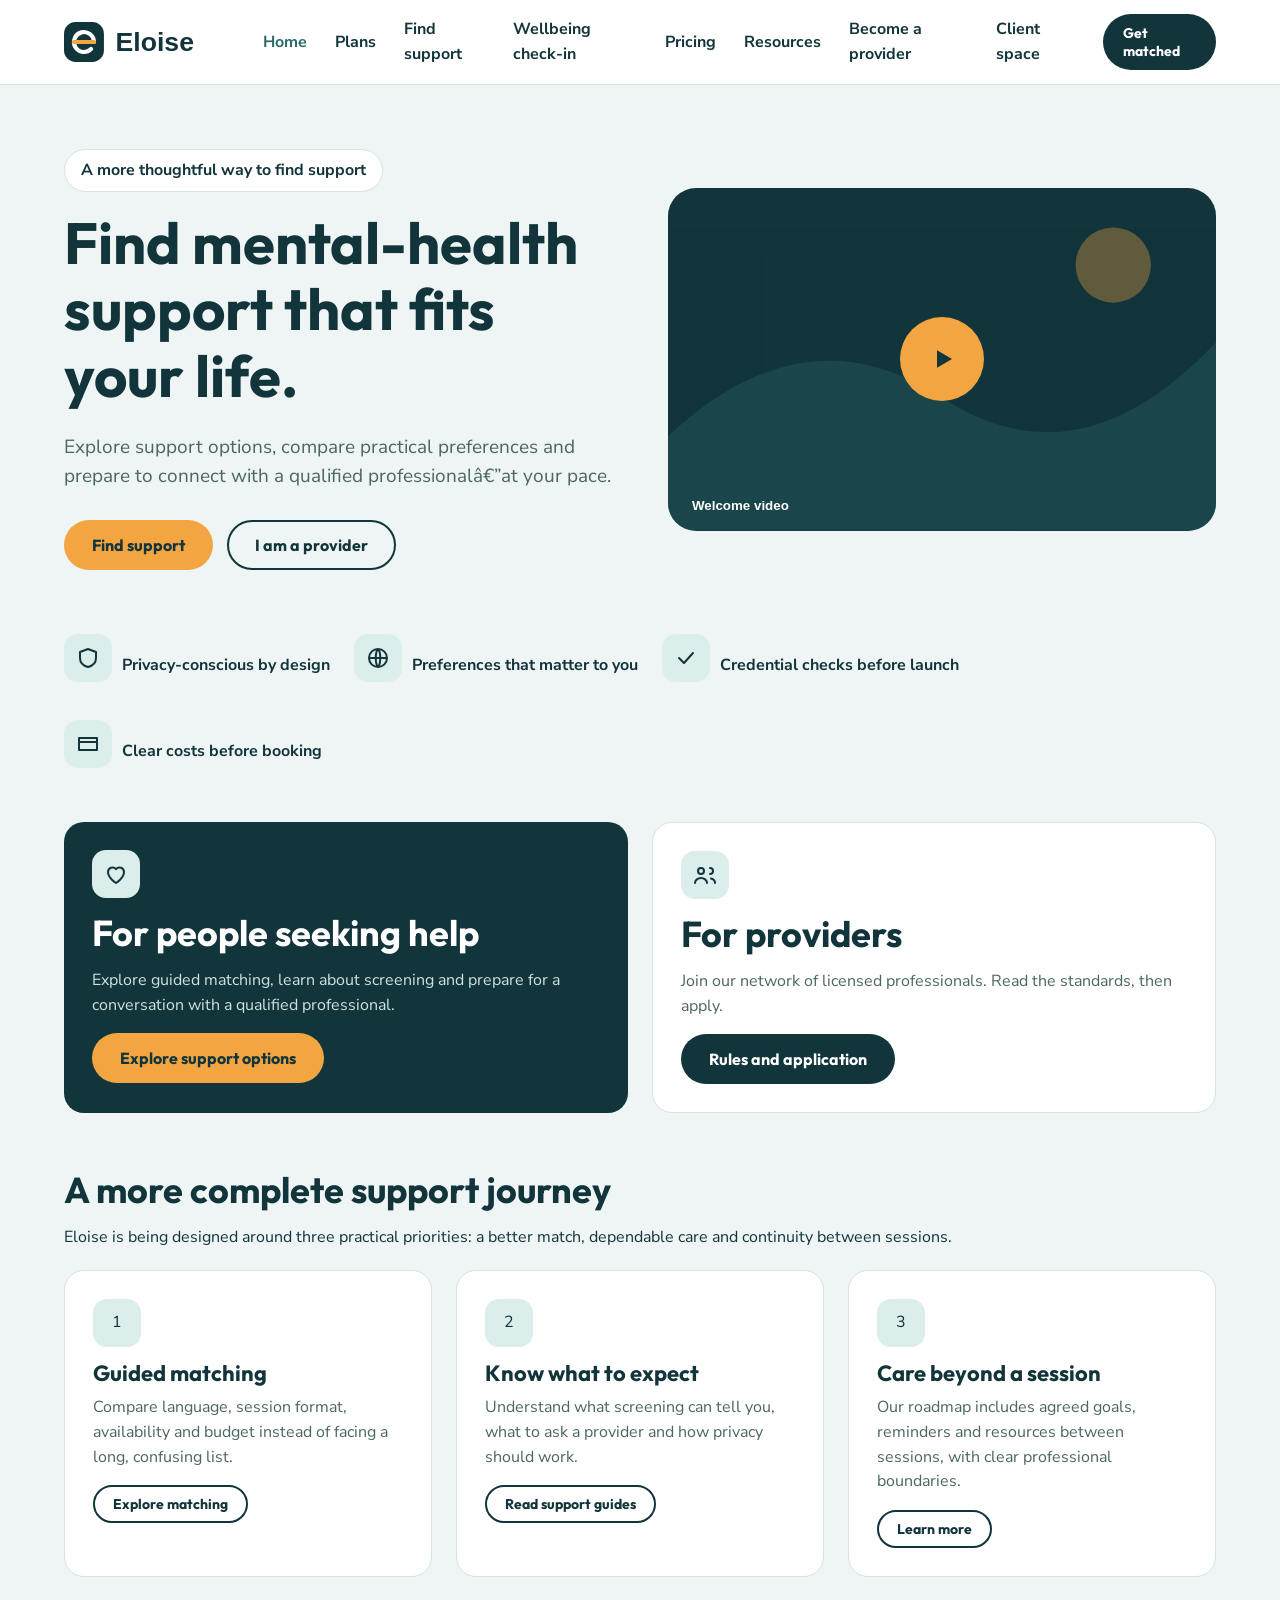
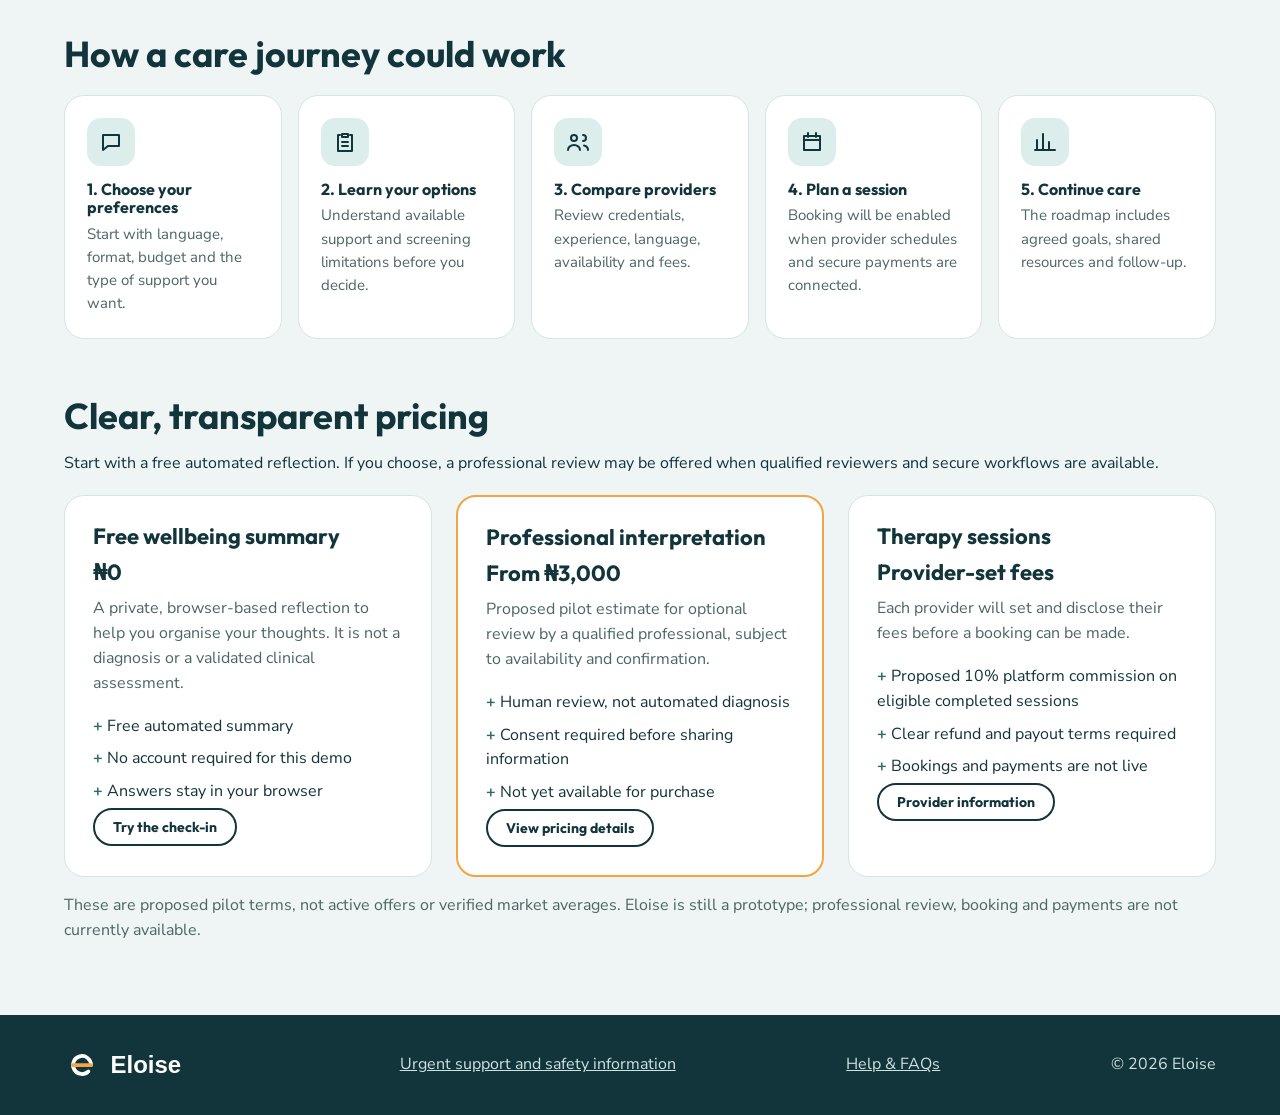
==== commit d32075a9: "Refresh homepage pricing and bust stale asset cache" ====
--- a/index.html
+++ b/index.html
@@ -1 +1 @@
-<!DOCTYPE html><html lang="en"><head><meta charset="utf-8"><meta name="viewport" content="width=device-width,initial-scale=1"><title>Eloise | Find mental-health support</title><meta name="description" content="Explore mental-health support options, compare provider preferences and learn what to ask before choosing care with Eloise."><link rel="icon" href="assets/img/favicon.svg" type="image/svg+xml"><link rel="preconnect" href="https://fonts.googleapis.com"><link rel="preconnect" href="https://fonts.gstatic.com" crossorigin><link href="https://fonts.googleapis.com/css2?family=Outfit:wght@500;700&family=Nunito+Sans:wght@400;700&display=swap" rel="stylesheet"><link rel="stylesheet" href="assets/css/styles.css"></head><body><a class="skip" href="#main">Skip to content</a><header class="site-header"><div class="container"><a class="brand" href="index.html"><img src="assets/img/logo.svg" alt="Eloise home"></a><button class="menu-btn" aria-expanded="false" aria-controls="nav">Menu</button><nav class="nav" id="nav" aria-label="Main"><a href="index.html" aria-current="page">Home</a><a href="index.html#plans">Plans</a><a href="matching.html">Find support</a><a href="assessment.html">Wellbeing check-in</a><a href="pricing.html">Pricing</a><a href="resources.html">Resources</a><a href="provider.html">Become a provider</a><a href="client.html">Client space</a><a class="btn btn-primary btn-sm" href="matching.html">Get matched</a></nav></div></header><main id="main"><div class="container"><section class="hero"><div><span class="badge">A more thoughtful way to find support</span><h1>Find mental-health support that fits your life.</h1><p class="lead">Explore support options, compare practical preferences and prepare to connect with a qualified professional—at your pace.</p><div class="actions"><a class="btn btn-amber" href="matching.html">Find support</a><a class="btn btn-outline" href="provider.html">I am a provider</a></div></div><button class="video-card" id="open-video" aria-label="Play welcome video"><svg class="bg" viewBox="0 0 640 400" preserveAspectRatio="none" aria-hidden="true"><path d="M0 290Q160 140 320 245T640 180V400H0z" fill="#2B6A6B"/><circle cx="520" cy="90" r="44" fill="#F2A541"/></svg><span class="play"><svg width="30" height="30" viewBox="0 0 24 24" aria-hidden="true"><path d="M8 5l12 7-12 7z" fill="#12343B"/></svg></span><span class="cap">Welcome video</span></button></section><div class="trust"><span><span class="ic"><svg viewBox="0 0 24 24" aria-hidden="true"><path d="M12 3l8 3v6c0 5-4 8-8 9-4-1-8-4-8-9V6z"/></svg></span>Privacy-conscious by design</span><span><span class="ic"><svg viewBox="0 0 24 24" aria-hidden="true"><path d="M12 3a9 9 0 1 0 0 18 9 9 0 0 0 0-18zM3 12h18M12 3c3 3 3 15 0 18M12 3c-3 3-3 15 0 18"/></svg></span>Preferences that matter to you</span><span><span class="ic"><svg viewBox="0 0 24 24" aria-hidden="true"><path d="M5 12l5 5 9-10"/></svg></span>Credential checks before launch</span><span><span class="ic"><svg viewBox="0 0 24 24" aria-hidden="true"><path d="M3 6h18v12H3zM3 10h18"/></svg></span>Clear costs before booking</span></div><section class="grid g2" style="padding-bottom:56px"><div class="card dark"><span class="ic"><svg viewBox="0 0 24 24" aria-hidden="true"><path d="M12 21s-8-5-8-11a4.5 4.5 0 0 1 8-2.8A4.5 4.5 0 0 1 20 10c0 6-8 11-8 11z"/></svg></span><h2>For people seeking help</h2><p>Explore guided matching, learn about screening and prepare for a conversation with a qualified professional.</p><a class="btn btn-amber" href="matching.html">Explore support options</a></div><div class="card"><span class="ic"><svg viewBox="0 0 24 24" aria-hidden="true"><path d="M8 11a3 3 0 1 0 0-6 3 3 0 0 0 0 6zM2 20c0-3 3-5 6-5s6 2 6 5M17 11a3 3 0 1 0 0-6M22 20c0-2.5-2-4-4-4.5"/></svg></span><h2>For providers</h2><p class="mut">Join our network of licensed professionals. Read the standards, then apply.</p><a class="btn btn-primary" href="provider.html">Rules and application</a></div></section><section class="section" style="padding-top:0"><h2>A more complete support journey</h2><p class="lead">Eloise is being designed around three practical priorities: a better match, dependable care and continuity between sessions.</p><div class="grid g3" style="margin:20px 0 56px"><article class="card"><span class="ic">1</span><h3>Guided matching</h3><p class="mut">Compare language, session format, availability and budget instead of facing a long, confusing list.</p><a class="btn btn-outline btn-sm" href="matching.html">Explore matching</a></article><article class="card"><span class="ic">2</span><h3>Know what to expect</h3><p class="mut">Understand what screening can tell you, what to ask a provider and how privacy should work.</p><a class="btn btn-outline btn-sm" href="resources.html">Read support guides</a></article><article class="card"><span class="ic">3</span><h3>Care beyond a session</h3><p class="mut">Our roadmap includes agreed goals, reminders and resources between sessions, with clear professional boundaries.</p><a class="btn btn-outline btn-sm" href="help.html">Learn more</a></article></div><h2>How a care journey could work</h2><div class="grid g5" style="margin-top:20px"><div class="card" style="padding:22px"><span class="ic"><svg viewBox="0 0 24 24" aria-hidden="true"><path d="M4 5h16v11H9l-5 4z"/></svg></span><h4>1. Choose your preferences</h4><p class="mut" style="margin:0;font-size:15px">Start with language, format, budget and the type of support you want.</p></div><div class="card" style="padding:22px"><span class="ic"><svg viewBox="0 0 24 24" aria-hidden="true"><path d="M9 4h6v3H9zM7 5H5v16h14V5h-2M9 12h6M9 16h6"/></svg></span><h4>2. Learn your options</h4><p class="mut" style="margin:0;font-size:15px">Understand available support and screening limitations before you decide.</p></div><div class="card" style="padding:22px"><span class="ic"><svg viewBox="0 0 24 24" aria-hidden="true"><path d="M8 11a3 3 0 1 0 0-6 3 3 0 0 0 0 6zM2 20c0-3 3-5 6-5s6 2 6 5M17 11a3 3 0 1 0 0-6M22 20c0-2.5-2-4-4-4.5"/></svg></span><h4>3. Compare providers</h4><p class="mut" style="margin:0;font-size:15px">Review credentials, experience, language, availability and fees.</p></div><div class="card" style="padding:22px"><span class="ic"><svg viewBox="0 0 24 24" aria-hidden="true"><path d="M4 6h16v14H4zM4 10h16M8 3v4M16 3v4"/></svg></span><h4>4. Plan a session</h4><p class="mut" style="margin:0;font-size:15px">Booking will be enabled when provider schedules and secure payments are connected.</p></div><div class="card" style="padding:22px"><span class="ic"><svg viewBox="0 0 24 24" aria-hidden="true"><path d="M4 20V10M10 20V4M16 20v-8M22 20H2"/></svg></span><h4>5. Continue care</h4><p class="mut" style="margin:0;font-size:15px">The roadmap includes agreed goals, shared resources and follow-up.</p></div></div></section><section class="section" id="plans" style="padding-top:0"><h2>Payment and subscription plans</h2><div class="grid g3" style="margin-top:20px"><div class="card"><h3>Pay per session</h3><div class="price">Pricing to be confirmed</div><p class="mut" style="margin:0">No commitment. Book when you need.</p><ul class="plain"><li>Any provider</li><li>Video, audio or chat</li></ul></div><div class="card featured"><h3>Monthly care</h3><div class="price">Pricing to be confirmed</div><p class="mut" style="margin:0">Designed for regular care, subject to provider and service availability.</p><ul class="plain"><li>Regular sessions</li><li>Assessments and results</li><li>Messaging between sessions</li></ul></div><div class="card"><h3>Care Circle</h3><div class="price">Pricing to be confirmed</div><p class="mut" style="margin:0">For couples, families or groups.</p><ul class="plain"><li>Shared plan</li><li>Joint and individual sessions</li></ul></div></div><p class="mut" style="margin-top:16px">Reduced-fee and sponsored sessions may be introduced when funding and provider agreements are in place. No subsidy is currently guaranteed.</p></section></div></main><dialog id="video-dialog" aria-label="Welcome video"><div class="inner"><span class="badge">How Eloise is designed to work</span><h2>Support should be easier to navigate.</h2><p>Start with your preferences, explore suitable options, check qualifications and fees, and choose the next step that feels right for you.</p><ul class="plain"><li>Compare language, format, budget and availability</li><li>Understand screening and privacy before sharing information</li><li>Plan follow-up with a qualified provider</li></ul><p class="mut" style="font-size:13px;margin-top:12px">This website is a prototype. Matching profiles, booking, payments and clinical services are not yet live.</p><button class="btn btn-primary btn-sm close">Close</button></div></dialog><footer class="site-footer"><div class="container"><img src="assets/img/logo-light.svg" alt="Eloise"><span><a href="resources.html">Urgent support and safety information</a></span><span><a href="help.html">Help & FAQs</a></span><span>&copy; <span id="year">2026</span> Eloise</span></div></footer><script src="assets/js/main.js"></script></body></html>
+﻿<!DOCTYPE html><html lang="en"><head><meta charset="utf-8"><meta name="viewport" content="width=device-width,initial-scale=1"><title>Eloise | Find mental-health support</title><meta name="description" content="Explore mental-health support options, compare provider preferences and learn what to ask before choosing care with Eloise."><link rel="icon" href="/favicon.svg?v=4" type="image/svg+xml"><link rel="shortcut icon" href="/favicon.svg?v=4" type="image/svg+xml"><link rel="preconnect" href="https://fonts.googleapis.com"><link rel="preconnect" href="https://fonts.gstatic.com" crossorigin><link href="https://fonts.googleapis.com/css2?family=Outfit:wght@500;700&family=Nunito+Sans:wght@400;700&display=swap" rel="stylesheet"><link rel="stylesheet" href="assets/css/styles.css?v=20261016-0215"></head><body><a class="skip" href="#main">Skip to content</a><header class="site-header"><div class="container"><a class="brand" href="index.html"><img src="assets/img/logo.svg" alt="Eloise home"></a><button class="menu-btn" aria-expanded="false" aria-controls="nav">Menu</button><nav class="nav" id="nav" aria-label="Main"><a href="index.html" aria-current="page">Home</a><a href="index.html#plans">Plans</a><a href="matching.html">Find support</a><a href="assessment.html">Wellbeing check-in</a><a href="pricing.html">Pricing</a><a href="resources.html">Resources</a><a href="provider.html">Become a provider</a><a href="client.html">Client space</a><a class="btn btn-primary btn-sm" href="matching.html">Get matched</a></nav></div></header><main id="main"><div class="container"><section class="hero"><div><span class="badge">A more thoughtful way to find support</span><h1>Find mental-health support that fits your life.</h1><p class="lead">Explore support options, compare practical preferences and prepare to connect with a qualified professionalâ€”at your pace.</p><div class="actions"><a class="btn btn-amber" href="matching.html">Find support</a><a class="btn btn-outline" href="provider.html">I am a provider</a></div></div><button class="video-card" id="open-video" aria-label="Play welcome video"><svg class="bg" viewBox="0 0 640 400" preserveAspectRatio="none" aria-hidden="true"><path d="M0 290Q160 140 320 245T640 180V400H0z" fill="#2B6A6B"/><circle cx="520" cy="90" r="44" fill="#F2A541"/></svg><span class="play"><svg width="30" height="30" viewBox="0 0 24 24" aria-hidden="true"><path d="M8 5l12 7-12 7z" fill="#12343B"/></svg></span><span class="cap">Welcome video</span></button></section><div class="trust"><span><span class="ic"><svg viewBox="0 0 24 24" aria-hidden="true"><path d="M12 3l8 3v6c0 5-4 8-8 9-4-1-8-4-8-9V6z"/></svg></span>Privacy-conscious by design</span><span><span class="ic"><svg viewBox="0 0 24 24" aria-hidden="true"><path d="M12 3a9 9 0 1 0 0 18 9 9 0 0 0 0-18zM3 12h18M12 3c3 3 3 15 0 18M12 3c-3 3-3 15 0 18"/></svg></span>Preferences that matter to you</span><span><span class="ic"><svg viewBox="0 0 24 24" aria-hidden="true"><path d="M5 12l5 5 9-10"/></svg></span>Credential checks before launch</span><span><span class="ic"><svg viewBox="0 0 24 24" aria-hidden="true"><path d="M3 6h18v12H3zM3 10h18"/></svg></span>Clear costs before booking</span></div><section class="grid g2" style="padding-bottom:56px"><div class="card dark"><span class="ic"><svg viewBox="0 0 24 24" aria-hidden="true"><path d="M12 21s-8-5-8-11a4.5 4.5 0 0 1 8-2.8A4.5 4.5 0 0 1 20 10c0 6-8 11-8 11z"/></svg></span><h2>For people seeking help</h2><p>Explore guided matching, learn about screening and prepare for a conversation with a qualified professional.</p><a class="btn btn-amber" href="matching.html">Explore support options</a></div><div class="card"><span class="ic"><svg viewBox="0 0 24 24" aria-hidden="true"><path d="M8 11a3 3 0 1 0 0-6 3 3 0 0 0 0 6zM2 20c0-3 3-5 6-5s6 2 6 5M17 11a3 3 0 1 0 0-6M22 20c0-2.5-2-4-4-4.5"/></svg></span><h2>For providers</h2><p class="mut">Join our network of licensed professionals. Read the standards, then apply.</p><a class="btn btn-primary" href="provider.html">Rules and application</a></div></section><section class="section" style="padding-top:0"><h2>A more complete support journey</h2><p class="lead">Eloise is being designed around three practical priorities: a better match, dependable care and continuity between sessions.</p><div class="grid g3" style="margin:20px 0 56px"><article class="card"><span class="ic">1</span><h3>Guided matching</h3><p class="mut">Compare language, session format, availability and budget instead of facing a long, confusing list.</p><a class="btn btn-outline btn-sm" href="matching.html">Explore matching</a></article><article class="card"><span class="ic">2</span><h3>Know what to expect</h3><p class="mut">Understand what screening can tell you, what to ask a provider and how privacy should work.</p><a class="btn btn-outline btn-sm" href="resources.html">Read support guides</a></article><article class="card"><span class="ic">3</span><h3>Care beyond a session</h3><p class="mut">Our roadmap includes agreed goals, reminders and resources between sessions, with clear professional boundaries.</p><a class="btn btn-outline btn-sm" href="help.html">Learn more</a></article></div><h2>How a care journey could work</h2><div class="grid g5" style="margin-top:20px"><div class="card" style="padding:22px"><span class="ic"><svg viewBox="0 0 24 24" aria-hidden="true"><path d="M4 5h16v11H9l-5 4z"/></svg></span><h4>1. Choose your preferences</h4><p class="mut" style="margin:0;font-size:15px">Start with language, format, budget and the type of support you want.</p></div><div class="card" style="padding:22px"><span class="ic"><svg viewBox="0 0 24 24" aria-hidden="true"><path d="M9 4h6v3H9zM7 5H5v16h14V5h-2M9 12h6M9 16h6"/></svg></span><h4>2. Learn your options</h4><p class="mut" style="margin:0;font-size:15px">Understand available support and screening limitations before you decide.</p></div><div class="card" style="padding:22px"><span class="ic"><svg viewBox="0 0 24 24" aria-hidden="true"><path d="M8 11a3 3 0 1 0 0-6 3 3 0 0 0 0 6zM2 20c0-3 3-5 6-5s6 2 6 5M17 11a3 3 0 1 0 0-6M22 20c0-2.5-2-4-4-4.5"/></svg></span><h4>3. Compare providers</h4><p class="mut" style="margin:0;font-size:15px">Review credentials, experience, language, availability and fees.</p></div><div class="card" style="padding:22px"><span class="ic"><svg viewBox="0 0 24 24" aria-hidden="true"><path d="M4 6h16v14H4zM4 10h16M8 3v4M16 3v4"/></svg></span><h4>4. Plan a session</h4><p class="mut" style="margin:0;font-size:15px">Booking will be enabled when provider schedules and secure payments are connected.</p></div><div class="card" style="padding:22px"><span class="ic"><svg viewBox="0 0 24 24" aria-hidden="true"><path d="M4 20V10M10 20V4M16 20v-8M22 20H2"/></svg></span><h4>5. Continue care</h4><p class="mut" style="margin:0;font-size:15px">The roadmap includes agreed goals, shared resources and follow-up.</p></div></div></section><section class="section" id="plans" style="padding-top:0"><h2>Clear, transparent pricing</h2><p class="lead">Start with a free automated reflection. If you choose, a professional review may be offered when qualified reviewers and secure workflows are available.</p><div class="grid g3" style="margin-top:20px"><div class="card"><h3>Free wellbeing summary</h3><div class="price">₦0</div><p class="mut" style="margin:0">A private, browser-based reflection to help you organise your thoughts. It is not a diagnosis or a validated clinical assessment.</p><ul class="plain"><li>Free automated summary</li><li>No account required for this demo</li><li>Answers stay in your browser</li></ul><a class="btn btn-outline btn-sm" href="assessment.html">Try the check-in</a></div><div class="card featured"><h3>Professional interpretation</h3><div class="price">From ₦3,000</div><p class="mut" style="margin:0">Proposed pilot estimate for optional review by a qualified professional, subject to availability and confirmation.</p><ul class="plain"><li>Human review, not automated diagnosis</li><li>Consent required before sharing information</li><li>Not yet available for purchase</li></ul><a class="btn btn-outline btn-sm" href="pricing.html">View pricing details</a></div><div class="card"><h3>Therapy sessions</h3><div class="price">Provider-set fees</div><p class="mut" style="margin:0">Each provider will set and disclose their fees before a booking can be made.</p><ul class="plain"><li>Proposed 10% platform commission on eligible completed sessions</li><li>Clear refund and payout terms required</li><li>Bookings and payments are not live</li></ul><a class="btn btn-outline btn-sm" href="provider.html">Provider information</a></div></div><p class="mut" style="margin-top:16px">These are proposed pilot terms, not active offers or verified market averages. Eloise is still a prototype; professional review, booking and payments are not currently available.</p></section></div></main><dialog id="video-dialog" aria-label="Welcome video"><div class="inner"><span class="badge">How Eloise is designed to work</span><h2>Support should be easier to navigate.</h2><p>Start with your preferences, explore suitable options, check qualifications and fees, and choose the next step that feels right for you.</p><ul class="plain"><li>Compare language, format, budget and availability</li><li>Understand screening and privacy before sharing information</li><li>Plan follow-up with a qualified provider</li></ul><p class="mut" style="font-size:13px;margin-top:12px">This website is a prototype. Matching profiles, booking, payments and clinical services are not yet live.</p><button class="btn btn-primary btn-sm close">Close</button></div></dialog><footer class="site-footer"><div class="container"><img src="assets/img/logo-light.svg" alt="Eloise"><span><a href="resources.html">Urgent support and safety information</a></span><span><a href="help.html">Help & FAQs</a></span><span>&copy; <span id="year">2026</span> Eloise</span></div></footer><script src="assets/js/main.js?v=20261016-0215"></script></body></html>
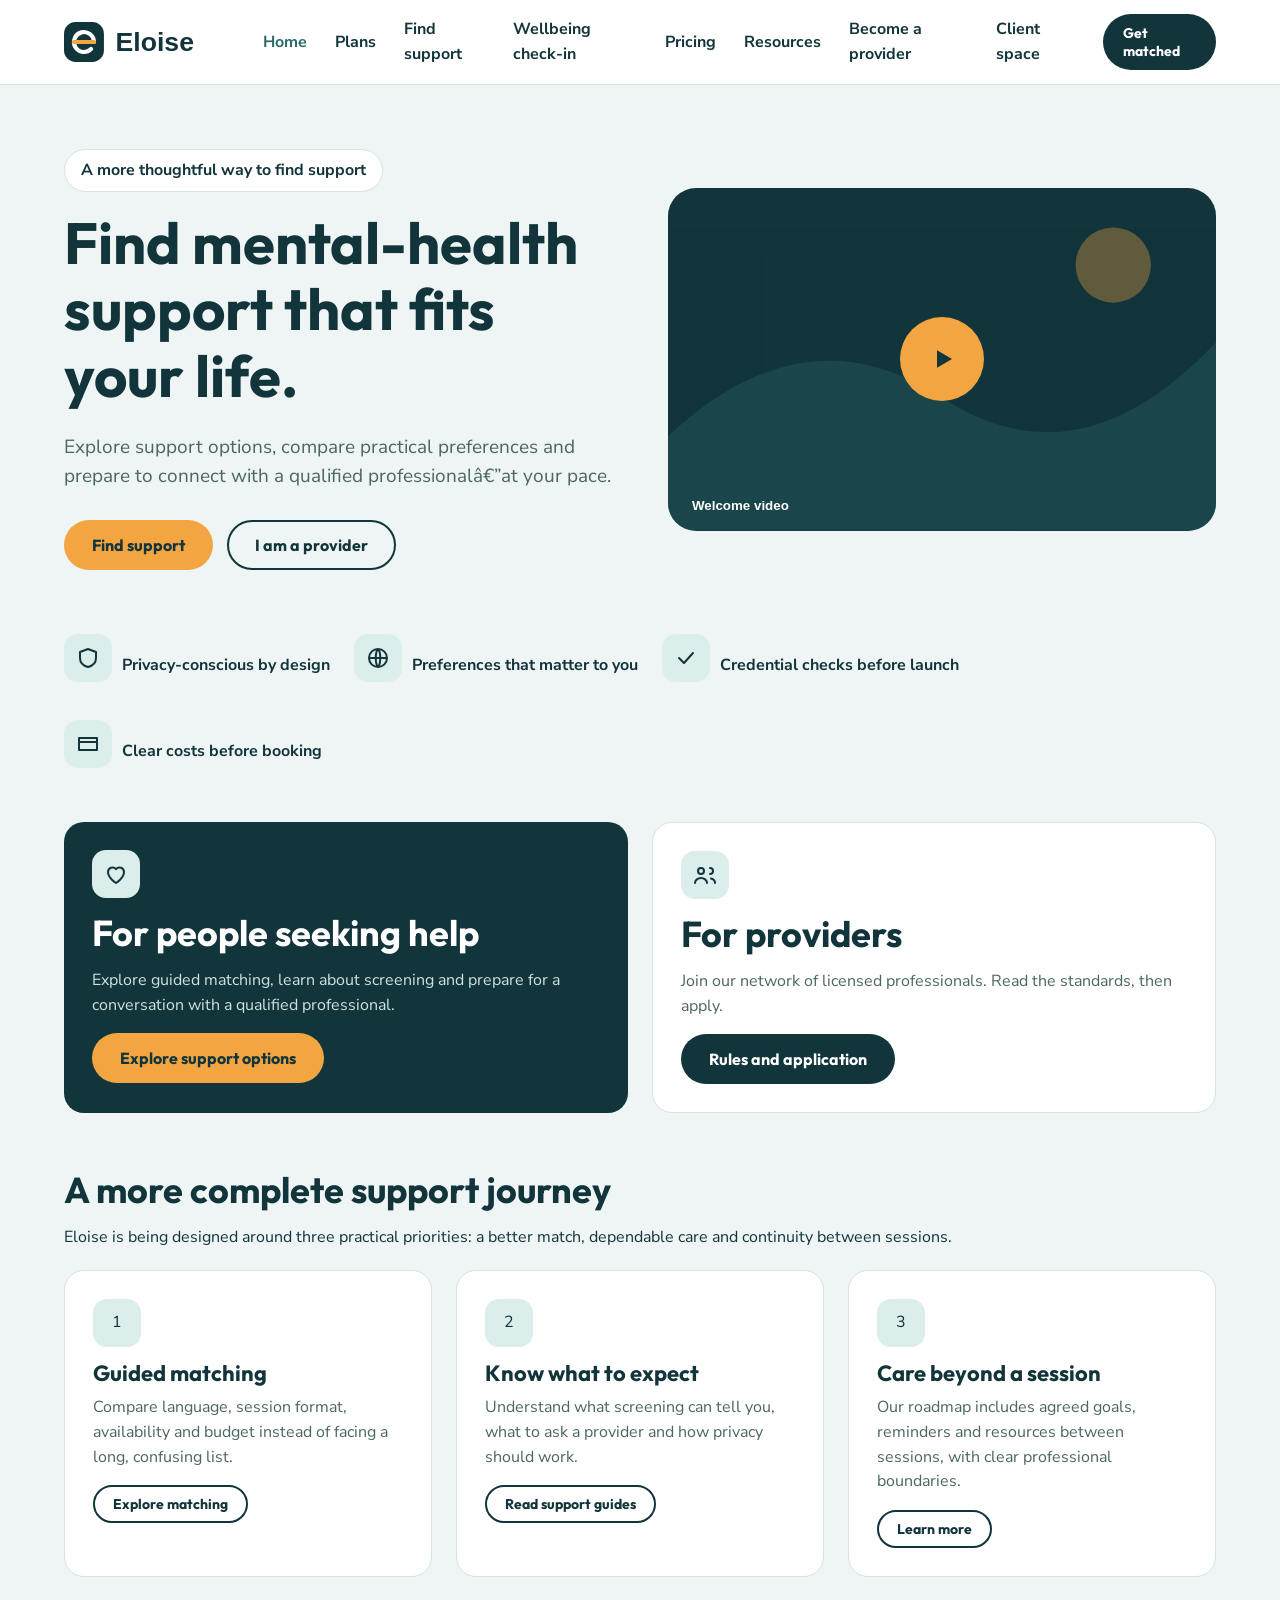
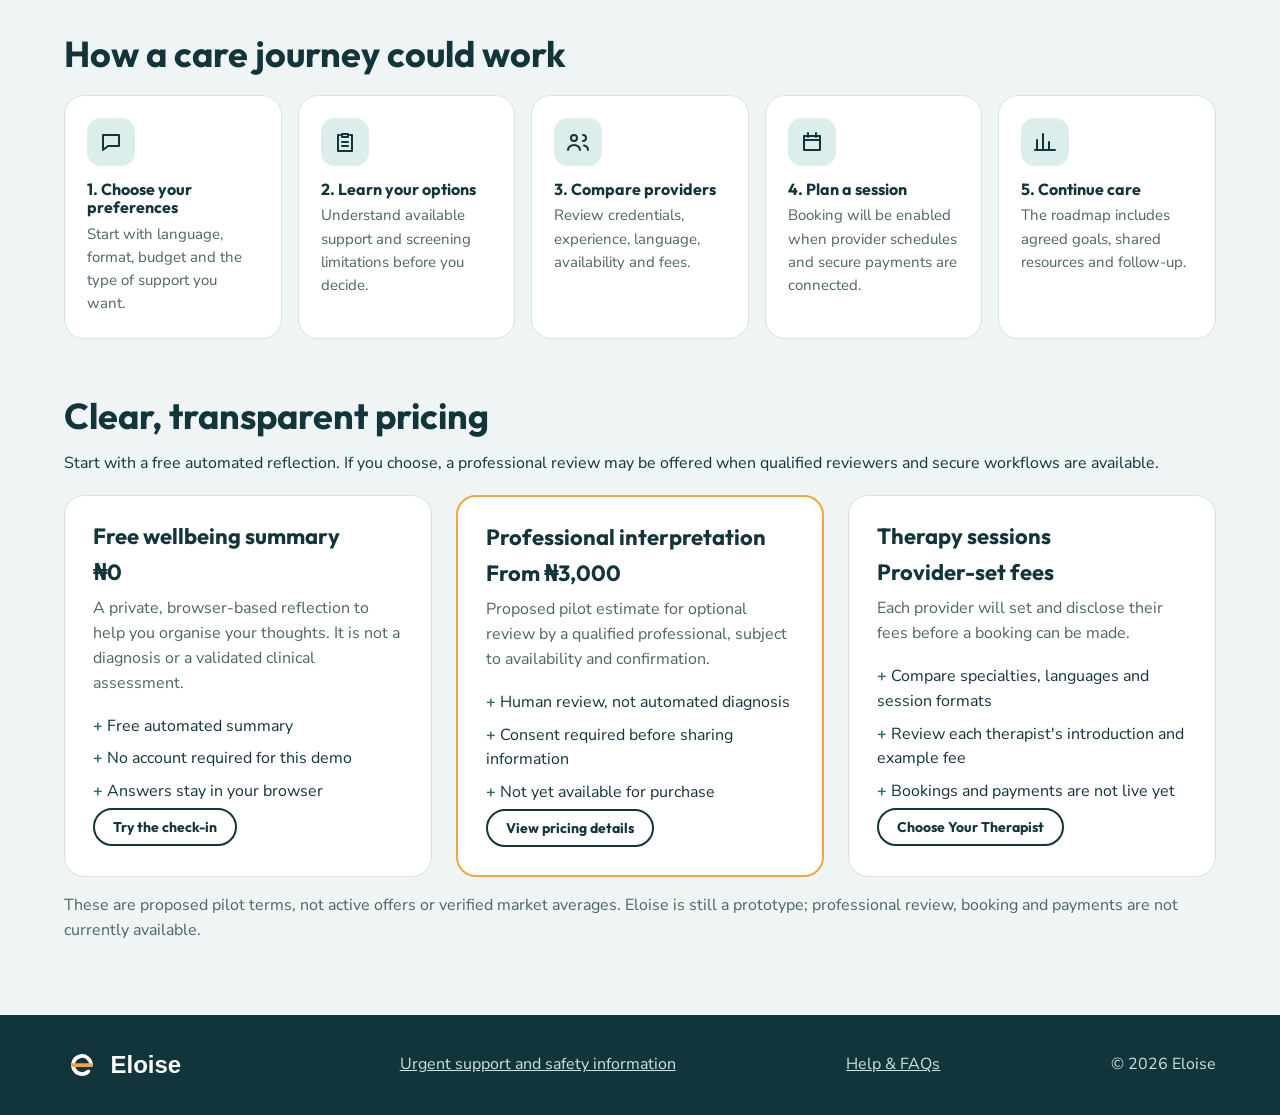
==== commit 55823ecd: "Add therapist directory and make commission provider-only" ====
--- a/index.html
+++ b/index.html
@@ -1 +1,2 @@
-﻿<!DOCTYPE html><html lang="en"><head><meta charset="utf-8"><meta name="viewport" content="width=device-width,initial-scale=1"><title>Eloise | Find mental-health support</title><meta name="description" content="Explore mental-health support options, compare provider preferences and learn what to ask before choosing care with Eloise."><link rel="icon" href="/favicon.svg?v=4" type="image/svg+xml"><link rel="shortcut icon" href="/favicon.svg?v=4" type="image/svg+xml"><link rel="preconnect" href="https://fonts.googleapis.com"><link rel="preconnect" href="https://fonts.gstatic.com" crossorigin><link href="https://fonts.googleapis.com/css2?family=Outfit:wght@500;700&family=Nunito+Sans:wght@400;700&display=swap" rel="stylesheet"><link rel="stylesheet" href="assets/css/styles.css?v=20261016-0215"></head><body><a class="skip" href="#main">Skip to content</a><header class="site-header"><div class="container"><a class="brand" href="index.html"><img src="assets/img/logo.svg" alt="Eloise home"></a><button class="menu-btn" aria-expanded="false" aria-controls="nav">Menu</button><nav class="nav" id="nav" aria-label="Main"><a href="index.html" aria-current="page">Home</a><a href="index.html#plans">Plans</a><a href="matching.html">Find support</a><a href="assessment.html">Wellbeing check-in</a><a href="pricing.html">Pricing</a><a href="resources.html">Resources</a><a href="provider.html">Become a provider</a><a href="client.html">Client space</a><a class="btn btn-primary btn-sm" href="matching.html">Get matched</a></nav></div></header><main id="main"><div class="container"><section class="hero"><div><span class="badge">A more thoughtful way to find support</span><h1>Find mental-health support that fits your life.</h1><p class="lead">Explore support options, compare practical preferences and prepare to connect with a qualified professionalâ€”at your pace.</p><div class="actions"><a class="btn btn-amber" href="matching.html">Find support</a><a class="btn btn-outline" href="provider.html">I am a provider</a></div></div><button class="video-card" id="open-video" aria-label="Play welcome video"><svg class="bg" viewBox="0 0 640 400" preserveAspectRatio="none" aria-hidden="true"><path d="M0 290Q160 140 320 245T640 180V400H0z" fill="#2B6A6B"/><circle cx="520" cy="90" r="44" fill="#F2A541"/></svg><span class="play"><svg width="30" height="30" viewBox="0 0 24 24" aria-hidden="true"><path d="M8 5l12 7-12 7z" fill="#12343B"/></svg></span><span class="cap">Welcome video</span></button></section><div class="trust"><span><span class="ic"><svg viewBox="0 0 24 24" aria-hidden="true"><path d="M12 3l8 3v6c0 5-4 8-8 9-4-1-8-4-8-9V6z"/></svg></span>Privacy-conscious by design</span><span><span class="ic"><svg viewBox="0 0 24 24" aria-hidden="true"><path d="M12 3a9 9 0 1 0 0 18 9 9 0 0 0 0-18zM3 12h18M12 3c3 3 3 15 0 18M12 3c-3 3-3 15 0 18"/></svg></span>Preferences that matter to you</span><span><span class="ic"><svg viewBox="0 0 24 24" aria-hidden="true"><path d="M5 12l5 5 9-10"/></svg></span>Credential checks before launch</span><span><span class="ic"><svg viewBox="0 0 24 24" aria-hidden="true"><path d="M3 6h18v12H3zM3 10h18"/></svg></span>Clear costs before booking</span></div><section class="grid g2" style="padding-bottom:56px"><div class="card dark"><span class="ic"><svg viewBox="0 0 24 24" aria-hidden="true"><path d="M12 21s-8-5-8-11a4.5 4.5 0 0 1 8-2.8A4.5 4.5 0 0 1 20 10c0 6-8 11-8 11z"/></svg></span><h2>For people seeking help</h2><p>Explore guided matching, learn about screening and prepare for a conversation with a qualified professional.</p><a class="btn btn-amber" href="matching.html">Explore support options</a></div><div class="card"><span class="ic"><svg viewBox="0 0 24 24" aria-hidden="true"><path d="M8 11a3 3 0 1 0 0-6 3 3 0 0 0 0 6zM2 20c0-3 3-5 6-5s6 2 6 5M17 11a3 3 0 1 0 0-6M22 20c0-2.5-2-4-4-4.5"/></svg></span><h2>For providers</h2><p class="mut">Join our network of licensed professionals. Read the standards, then apply.</p><a class="btn btn-primary" href="provider.html">Rules and application</a></div></section><section class="section" style="padding-top:0"><h2>A more complete support journey</h2><p class="lead">Eloise is being designed around three practical priorities: a better match, dependable care and continuity between sessions.</p><div class="grid g3" style="margin:20px 0 56px"><article class="card"><span class="ic">1</span><h3>Guided matching</h3><p class="mut">Compare language, session format, availability and budget instead of facing a long, confusing list.</p><a class="btn btn-outline btn-sm" href="matching.html">Explore matching</a></article><article class="card"><span class="ic">2</span><h3>Know what to expect</h3><p class="mut">Understand what screening can tell you, what to ask a provider and how privacy should work.</p><a class="btn btn-outline btn-sm" href="resources.html">Read support guides</a></article><article class="card"><span class="ic">3</span><h3>Care beyond a session</h3><p class="mut">Our roadmap includes agreed goals, reminders and resources between sessions, with clear professional boundaries.</p><a class="btn btn-outline btn-sm" href="help.html">Learn more</a></article></div><h2>How a care journey could work</h2><div class="grid g5" style="margin-top:20px"><div class="card" style="padding:22px"><span class="ic"><svg viewBox="0 0 24 24" aria-hidden="true"><path d="M4 5h16v11H9l-5 4z"/></svg></span><h4>1. Choose your preferences</h4><p class="mut" style="margin:0;font-size:15px">Start with language, format, budget and the type of support you want.</p></div><div class="card" style="padding:22px"><span class="ic"><svg viewBox="0 0 24 24" aria-hidden="true"><path d="M9 4h6v3H9zM7 5H5v16h14V5h-2M9 12h6M9 16h6"/></svg></span><h4>2. Learn your options</h4><p class="mut" style="margin:0;font-size:15px">Understand available support and screening limitations before you decide.</p></div><div class="card" style="padding:22px"><span class="ic"><svg viewBox="0 0 24 24" aria-hidden="true"><path d="M8 11a3 3 0 1 0 0-6 3 3 0 0 0 0 6zM2 20c0-3 3-5 6-5s6 2 6 5M17 11a3 3 0 1 0 0-6M22 20c0-2.5-2-4-4-4.5"/></svg></span><h4>3. Compare providers</h4><p class="mut" style="margin:0;font-size:15px">Review credentials, experience, language, availability and fees.</p></div><div class="card" style="padding:22px"><span class="ic"><svg viewBox="0 0 24 24" aria-hidden="true"><path d="M4 6h16v14H4zM4 10h16M8 3v4M16 3v4"/></svg></span><h4>4. Plan a session</h4><p class="mut" style="margin:0;font-size:15px">Booking will be enabled when provider schedules and secure payments are connected.</p></div><div class="card" style="padding:22px"><span class="ic"><svg viewBox="0 0 24 24" aria-hidden="true"><path d="M4 20V10M10 20V4M16 20v-8M22 20H2"/></svg></span><h4>5. Continue care</h4><p class="mut" style="margin:0;font-size:15px">The roadmap includes agreed goals, shared resources and follow-up.</p></div></div></section><section class="section" id="plans" style="padding-top:0"><h2>Clear, transparent pricing</h2><p class="lead">Start with a free automated reflection. If you choose, a professional review may be offered when qualified reviewers and secure workflows are available.</p><div class="grid g3" style="margin-top:20px"><div class="card"><h3>Free wellbeing summary</h3><div class="price">₦0</div><p class="mut" style="margin:0">A private, browser-based reflection to help you organise your thoughts. It is not a diagnosis or a validated clinical assessment.</p><ul class="plain"><li>Free automated summary</li><li>No account required for this demo</li><li>Answers stay in your browser</li></ul><a class="btn btn-outline btn-sm" href="assessment.html">Try the check-in</a></div><div class="card featured"><h3>Professional interpretation</h3><div class="price">From ₦3,000</div><p class="mut" style="margin:0">Proposed pilot estimate for optional review by a qualified professional, subject to availability and confirmation.</p><ul class="plain"><li>Human review, not automated diagnosis</li><li>Consent required before sharing information</li><li>Not yet available for purchase</li></ul><a class="btn btn-outline btn-sm" href="pricing.html">View pricing details</a></div><div class="card"><h3>Therapy sessions</h3><div class="price">Provider-set fees</div><p class="mut" style="margin:0">Each provider will set and disclose their fees before a booking can be made.</p><ul class="plain"><li>Proposed 10% platform commission on eligible completed sessions</li><li>Clear refund and payout terms required</li><li>Bookings and payments are not live</li></ul><a class="btn btn-outline btn-sm" href="provider.html">Provider information</a></div></div><p class="mut" style="margin-top:16px">These are proposed pilot terms, not active offers or verified market averages. Eloise is still a prototype; professional review, booking and payments are not currently available.</p></section></div></main><dialog id="video-dialog" aria-label="Welcome video"><div class="inner"><span class="badge">How Eloise is designed to work</span><h2>Support should be easier to navigate.</h2><p>Start with your preferences, explore suitable options, check qualifications and fees, and choose the next step that feels right for you.</p><ul class="plain"><li>Compare language, format, budget and availability</li><li>Understand screening and privacy before sharing information</li><li>Plan follow-up with a qualified provider</li></ul><p class="mut" style="font-size:13px;margin-top:12px">This website is a prototype. Matching profiles, booking, payments and clinical services are not yet live.</p><button class="btn btn-primary btn-sm close">Close</button></div></dialog><footer class="site-footer"><div class="container"><img src="assets/img/logo-light.svg" alt="Eloise"><span><a href="resources.html">Urgent support and safety information</a></span><span><a href="help.html">Help & FAQs</a></span><span>&copy; <span id="year">2026</span> Eloise</span></div></footer><script src="assets/js/main.js?v=20261016-0215"></script></body></html>
+﻿<!DOCTYPE html><html lang="en"><head><meta charset="utf-8"><meta name="viewport" content="width=device-width,initial-scale=1"><title>Eloise | Find mental-health support</title><meta name="description" content="Explore mental-health support options, compare provider preferences and learn what to ask before choosing care with Eloise."><link rel="icon" href="/favicon.svg?v=4" type="image/svg+xml"><link rel="shortcut icon" href="/favicon.svg?v=4" type="image/svg+xml"><link rel="preconnect" href="https://fonts.googleapis.com"><link rel="preconnect" href="https://fonts.gstatic.com" crossorigin><link href="https://fonts.googleapis.com/css2?family=Outfit:wght@500;700&family=Nunito+Sans:wght@400;700&display=swap" rel="stylesheet"><link rel="stylesheet" href="assets/css/styles.css?v=20261016-0215"></head><body><a class="skip" href="#main">Skip to content</a><header class="site-header"><div class="container"><a class="brand" href="index.html"><img src="assets/img/logo.svg" alt="Eloise home"></a><button class="menu-btn" aria-expanded="false" aria-controls="nav">Menu</button><nav class="nav" id="nav" aria-label="Main"><a href="index.html" aria-current="page">Home</a><a href="index.html#plans">Plans</a><a href="matching.html">Find support</a><a href="assessment.html">Wellbeing check-in</a><a href="pricing.html">Pricing</a><a href="resources.html">Resources</a><a href="provider.html">Become a provider</a><a href="client.html">Client space</a><a class="btn btn-primary btn-sm" href="matching.html">Get matched</a></nav></div></header><main id="main"><div class="container"><section class="hero"><div><span class="badge">A more thoughtful way to find support</span><h1>Find mental-health support that fits your life.</h1><p class="lead">Explore support options, compare practical preferences and prepare to connect with a qualified professionalâ€”at your pace.</p><div class="actions"><a class="btn btn-amber" href="matching.html">Find support</a><a class="btn btn-outline" href="provider.html">I am a provider</a></div></div><button class="video-card" id="open-video" aria-label="Play welcome video"><svg class="bg" viewBox="0 0 640 400" preserveAspectRatio="none" aria-hidden="true"><path d="M0 290Q160 140 320 245T640 180V400H0z" fill="#2B6A6B"/><circle cx="520" cy="90" r="44" fill="#F2A541"/></svg><span class="play"><svg width="30" height="30" viewBox="0 0 24 24" aria-hidden="true"><path d="M8 5l12 7-12 7z" fill="#12343B"/></svg></span><span class="cap">Welcome video</span></button></section><div class="trust"><span><span class="ic"><svg viewBox="0 0 24 24" aria-hidden="true"><path d="M12 3l8 3v6c0 5-4 8-8 9-4-1-8-4-8-9V6z"/></svg></span>Privacy-conscious by design</span><span><span class="ic"><svg viewBox="0 0 24 24" aria-hidden="true"><path d="M12 3a9 9 0 1 0 0 18 9 9 0 0 0 0-18zM3 12h18M12 3c3 3 3 15 0 18M12 3c-3 3-3 15 0 18"/></svg></span>Preferences that matter to you</span><span><span class="ic"><svg viewBox="0 0 24 24" aria-hidden="true"><path d="M5 12l5 5 9-10"/></svg></span>Credential checks before launch</span><span><span class="ic"><svg viewBox="0 0 24 24" aria-hidden="true"><path d="M3 6h18v12H3zM3 10h18"/></svg></span>Clear costs before booking</span></div><section class="grid g2" style="padding-bottom:56px"><div class="card dark"><span class="ic"><svg viewBox="0 0 24 24" aria-hidden="true"><path d="M12 21s-8-5-8-11a4.5 4.5 0 0 1 8-2.8A4.5 4.5 0 0 1 20 10c0 6-8 11-8 11z"/></svg></span><h2>For people seeking help</h2><p>Explore guided matching, learn about screening and prepare for a conversation with a qualified professional.</p><a class="btn btn-amber" href="matching.html">Explore support options</a></div><div class="card"><span class="ic"><svg viewBox="0 0 24 24" aria-hidden="true"><path d="M8 11a3 3 0 1 0 0-6 3 3 0 0 0 0 6zM2 20c0-3 3-5 6-5s6 2 6 5M17 11a3 3 0 1 0 0-6M22 20c0-2.5-2-4-4-4.5"/></svg></span><h2>For providers</h2><p class="mut">Join our network of licensed professionals. Read the standards, then apply.</p><a class="btn btn-primary" href="provider.html">Rules and application</a></div></section><section class="section" style="padding-top:0"><h2>A more complete support journey</h2><p class="lead">Eloise is being designed around three practical priorities: a better match, dependable care and continuity between sessions.</p><div class="grid g3" style="margin:20px 0 56px"><article class="card"><span class="ic">1</span><h3>Guided matching</h3><p class="mut">Compare language, session format, availability and budget instead of facing a long, confusing list.</p><a class="btn btn-outline btn-sm" href="matching.html">Explore matching</a></article><article class="card"><span class="ic">2</span><h3>Know what to expect</h3><p class="mut">Understand what screening can tell you, what to ask a provider and how privacy should work.</p><a class="btn btn-outline btn-sm" href="resources.html">Read support guides</a></article><article class="card"><span class="ic">3</span><h3>Care beyond a session</h3><p class="mut">Our roadmap includes agreed goals, reminders and resources between sessions, with clear professional boundaries.</p><a class="btn btn-outline btn-sm" href="help.html">Learn more</a></article></div><h2>How a care journey could work</h2><div class="grid g5" style="margin-top:20px"><div class="card" style="padding:22px"><span class="ic"><svg viewBox="0 0 24 24" aria-hidden="true"><path d="M4 5h16v11H9l-5 4z"/></svg></span><h4>1. Choose your preferences</h4><p class="mut" style="margin:0;font-size:15px">Start with language, format, budget and the type of support you want.</p></div><div class="card" style="padding:22px"><span class="ic"><svg viewBox="0 0 24 24" aria-hidden="true"><path d="M9 4h6v3H9zM7 5H5v16h14V5h-2M9 12h6M9 16h6"/></svg></span><h4>2. Learn your options</h4><p class="mut" style="margin:0;font-size:15px">Understand available support and screening limitations before you decide.</p></div><div class="card" style="padding:22px"><span class="ic"><svg viewBox="0 0 24 24" aria-hidden="true"><path d="M8 11a3 3 0 1 0 0-6 3 3 0 0 0 0 6zM2 20c0-3 3-5 6-5s6 2 6 5M17 11a3 3 0 1 0 0-6M22 20c0-2.5-2-4-4-4.5"/></svg></span><h4>3. Compare providers</h4><p class="mut" style="margin:0;font-size:15px">Review credentials, experience, language, availability and fees.</p></div><div class="card" style="padding:22px"><span class="ic"><svg viewBox="0 0 24 24" aria-hidden="true"><path d="M4 6h16v14H4zM4 10h16M8 3v4M16 3v4"/></svg></span><h4>4. Plan a session</h4><p class="mut" style="margin:0;font-size:15px">Booking will be enabled when provider schedules and secure payments are connected.</p></div><div class="card" style="padding:22px"><span class="ic"><svg viewBox="0 0 24 24" aria-hidden="true"><path d="M4 20V10M10 20V4M16 20v-8M22 20H2"/></svg></span><h4>5. Continue care</h4><p class="mut" style="margin:0;font-size:15px">The roadmap includes agreed goals, shared resources and follow-up.</p></div></div></section><section class="section" id="plans" style="padding-top:0"><h2>Clear, transparent pricing</h2><p class="lead">Start with a free automated reflection. If you choose, a professional review may be offered when qualified reviewers and secure workflows are available.</p><div class="grid g3" style="margin-top:20px"><div class="card"><h3>Free wellbeing summary</h3><div class="price">₦0</div><p class="mut" style="margin:0">A private, browser-based reflection to help you organise your thoughts. It is not a diagnosis or a validated clinical assessment.</p><ul class="plain"><li>Free automated summary</li><li>No account required for this demo</li><li>Answers stay in your browser</li></ul><a class="btn btn-outline btn-sm" href="assessment.html">Try the check-in</a></div><div class="card featured"><h3>Professional interpretation</h3><div class="price">From ₦3,000</div><p class="mut" style="margin:0">Proposed pilot estimate for optional review by a qualified professional, subject to availability and confirmation.</p><ul class="plain"><li>Human review, not automated diagnosis</li><li>Consent required before sharing information</li><li>Not yet available for purchase</li></ul><a class="btn btn-outline btn-sm" href="pricing.html">View pricing details</a></div><div class="card"><h3>Therapy sessions</h3><div class="price">Provider-set fees</div><p class="mut" style="margin:0">Each provider will set and disclose their fees before a booking can be made.</p><ul class="plain"><li>Compare specialties, languages and session formats</li><li>Review each therapist's introduction and example fee</li><li>Bookings and payments are not live yet</li></ul><a class="btn btn-outline btn-sm" href="therapists.html">Choose Your Therapist</a></div></div><p class="mut" style="margin-top:16px">These are proposed pilot terms, not active offers or verified market averages. Eloise is still a prototype; professional review, booking and payments are not currently available.</p></section></div></main><dialog id="video-dialog" aria-label="Welcome video"><div class="inner"><span class="badge">How Eloise is designed to work</span><h2>Support should be easier to navigate.</h2><p>Start with your preferences, explore suitable options, check qualifications and fees, and choose the next step that feels right for you.</p><ul class="plain"><li>Compare language, format, budget and availability</li><li>Understand screening and privacy before sharing information</li><li>Plan follow-up with a qualified provider</li></ul><p class="mut" style="font-size:13px;margin-top:12px">This website is a prototype. Matching profiles, booking, payments and clinical services are not yet live.</p><button class="btn btn-primary btn-sm close">Close</button></div></dialog><footer class="site-footer"><div class="container"><img src="assets/img/logo-light.svg" alt="Eloise"><span><a href="resources.html">Urgent support and safety information</a></span><span><a href="help.html">Help & FAQs</a></span><span>&copy; <span id="year">2026</span> Eloise</span></div></footer><script src="assets/js/main.js?v=20261016-0215"></script></body></html>
+
